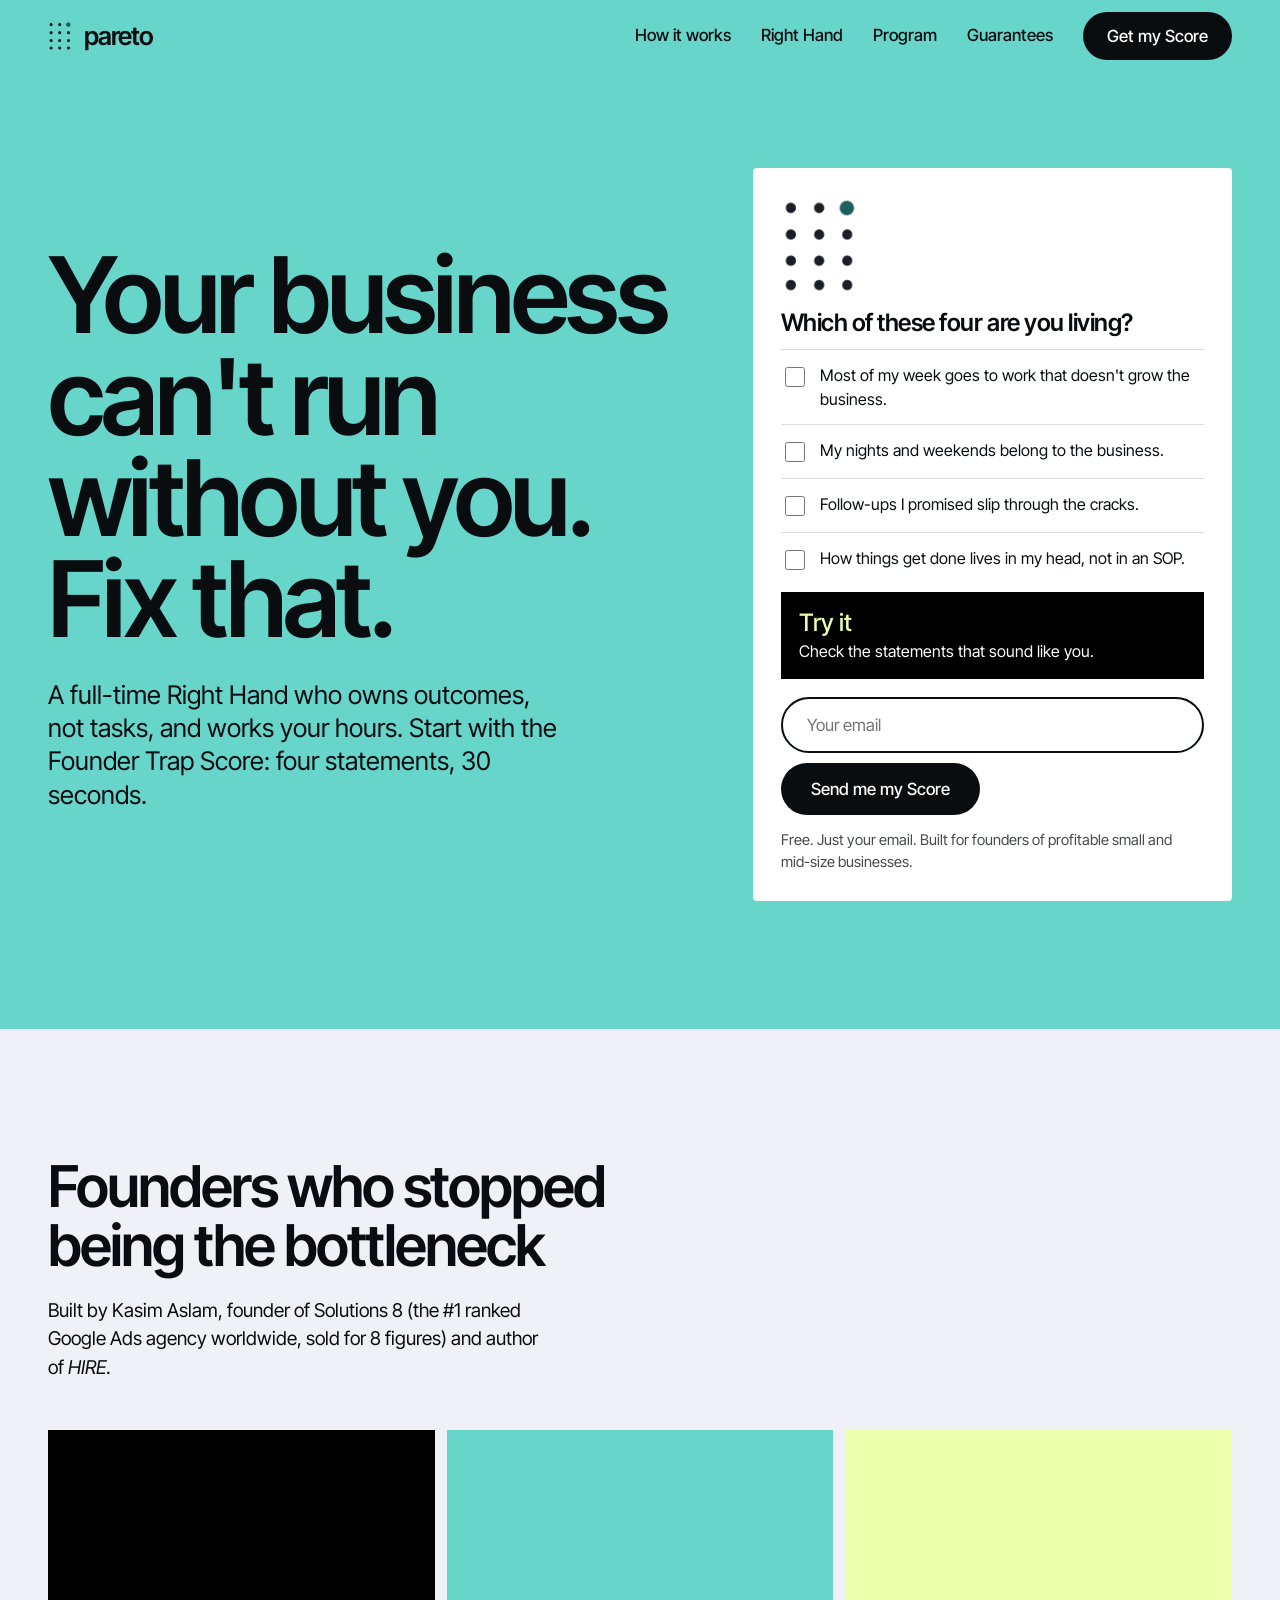
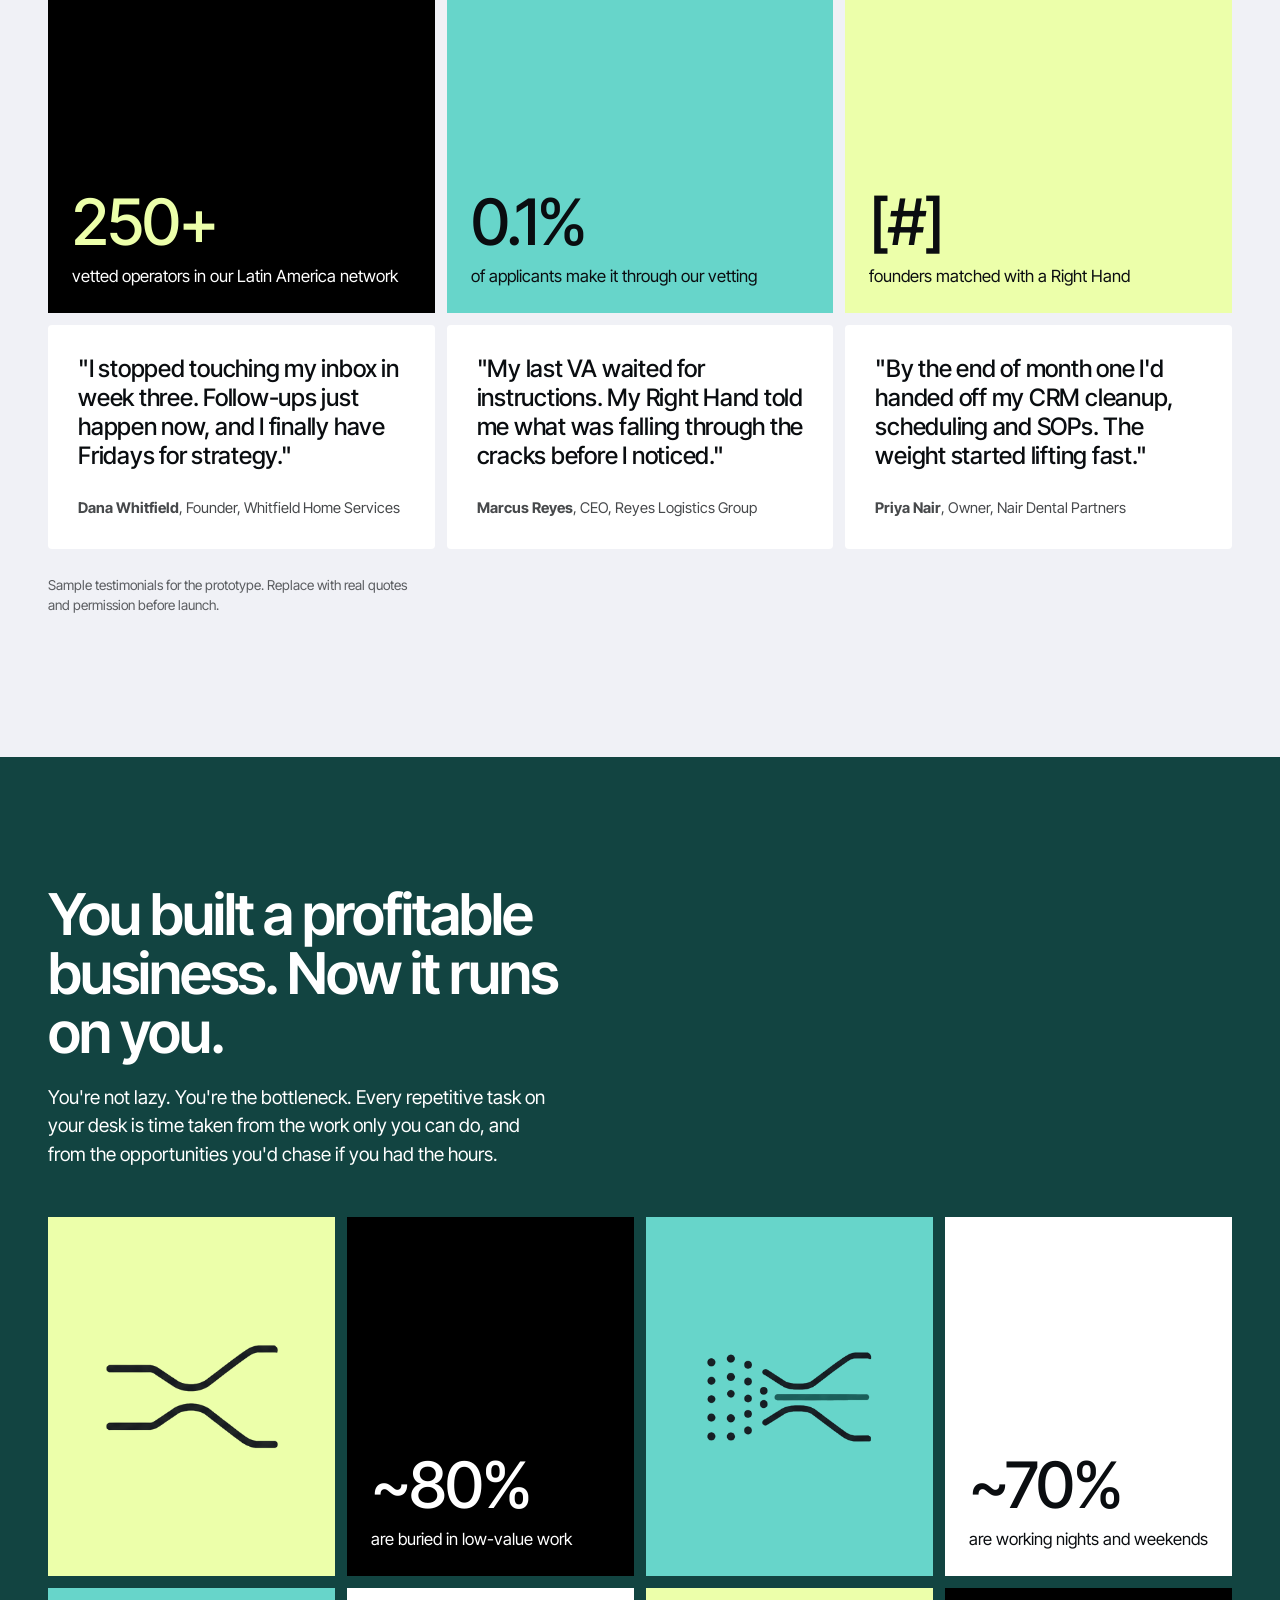
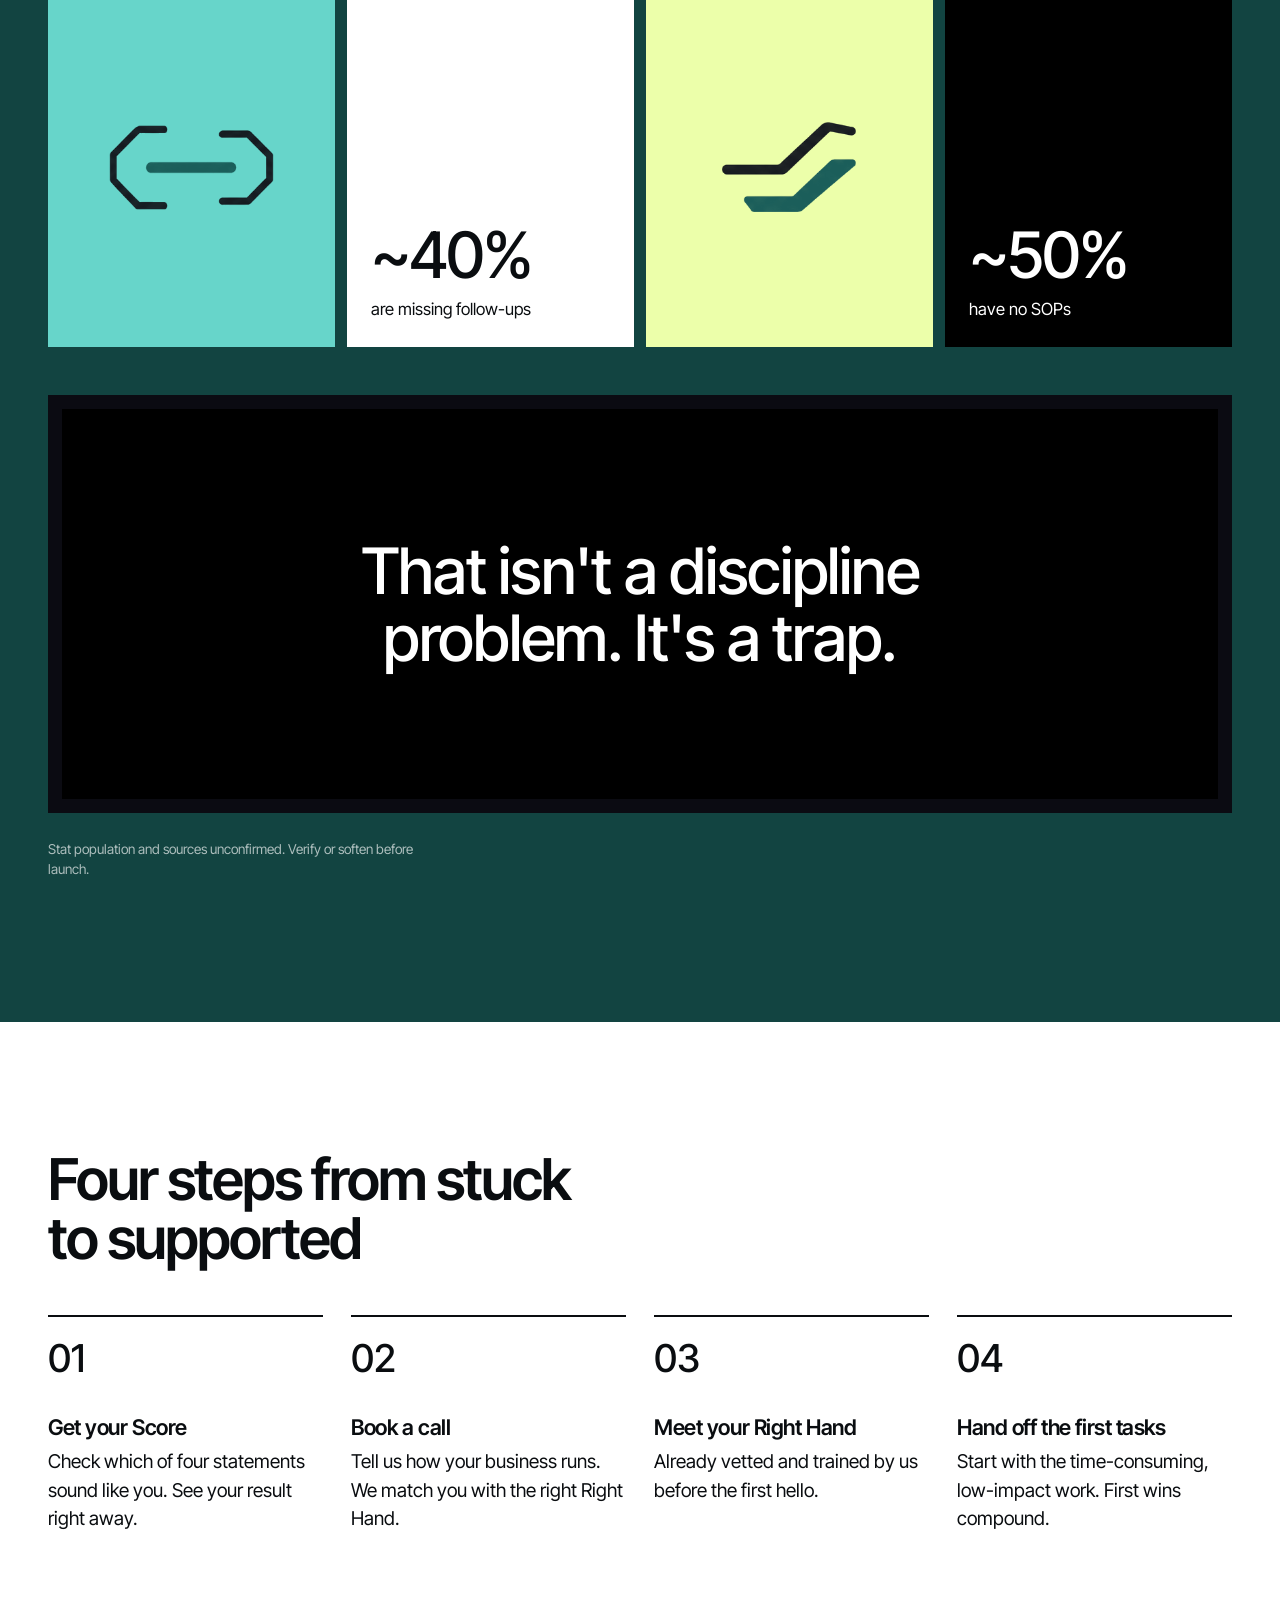
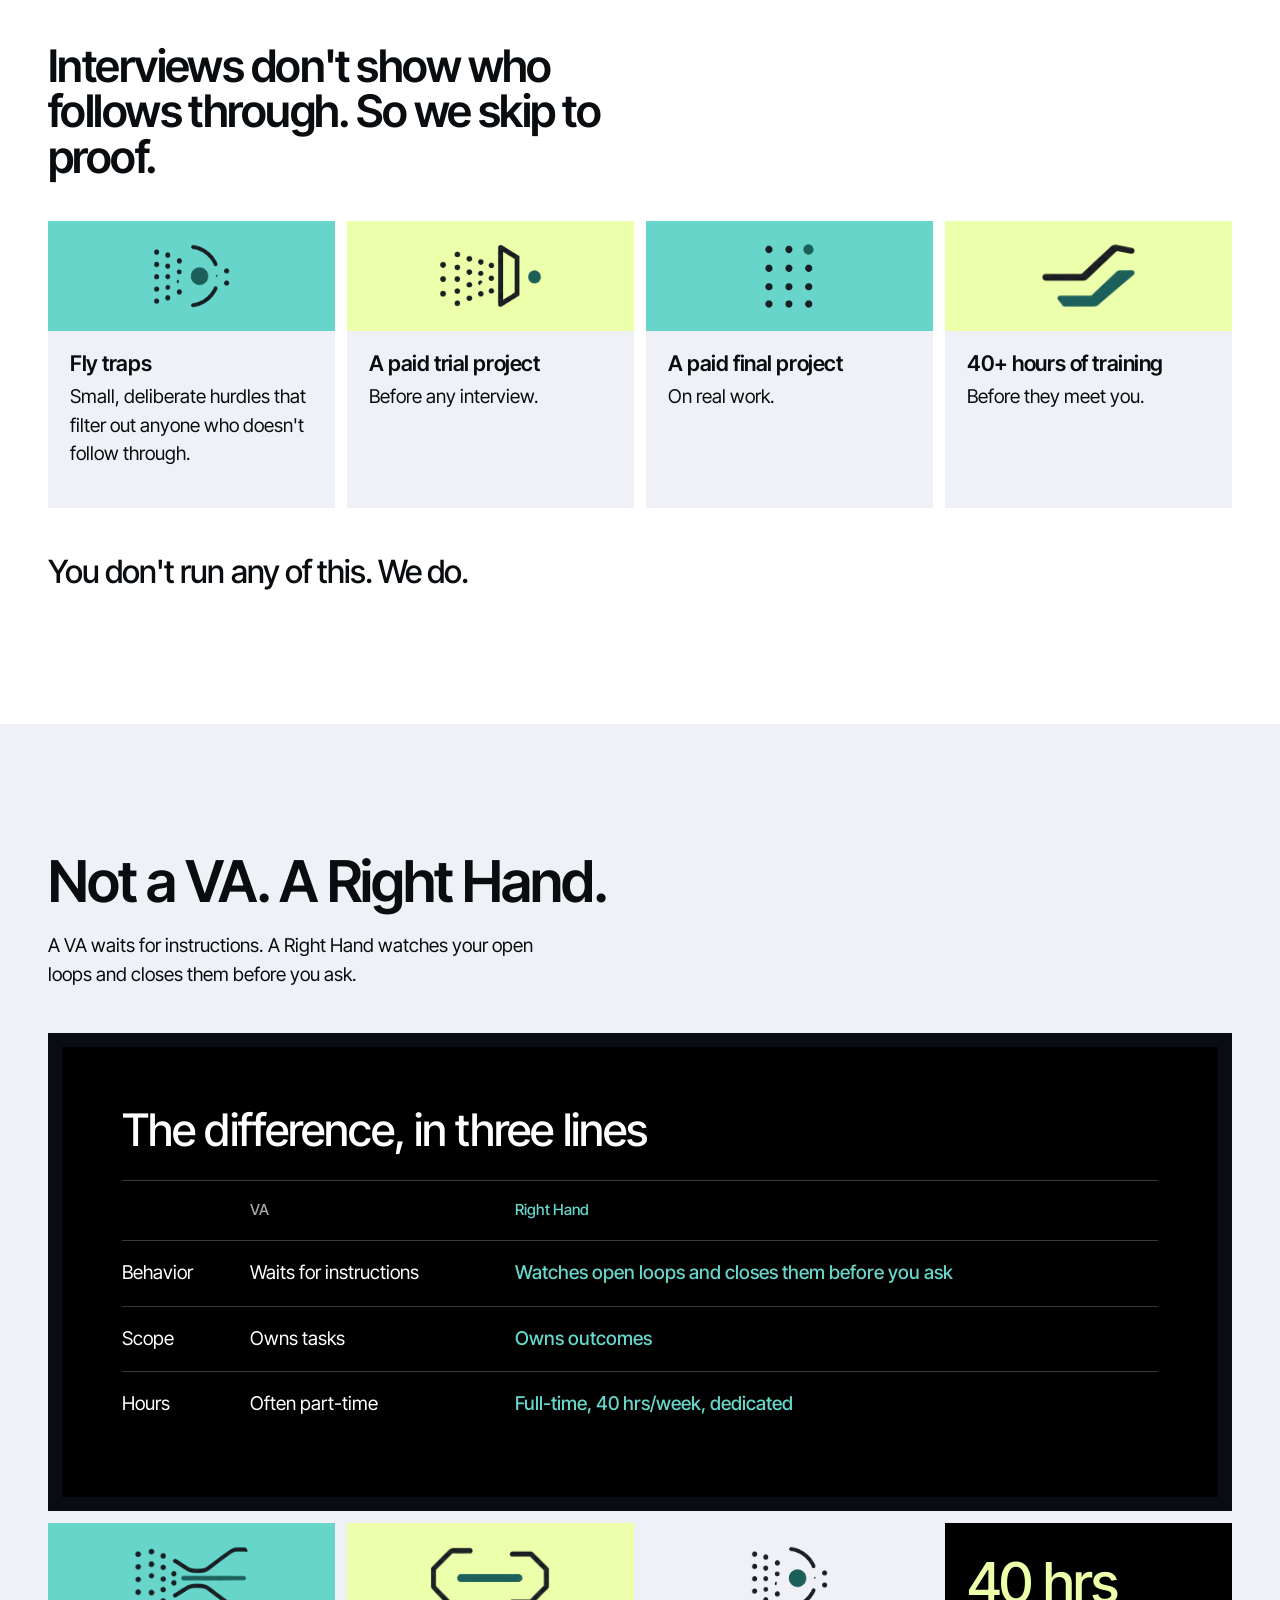
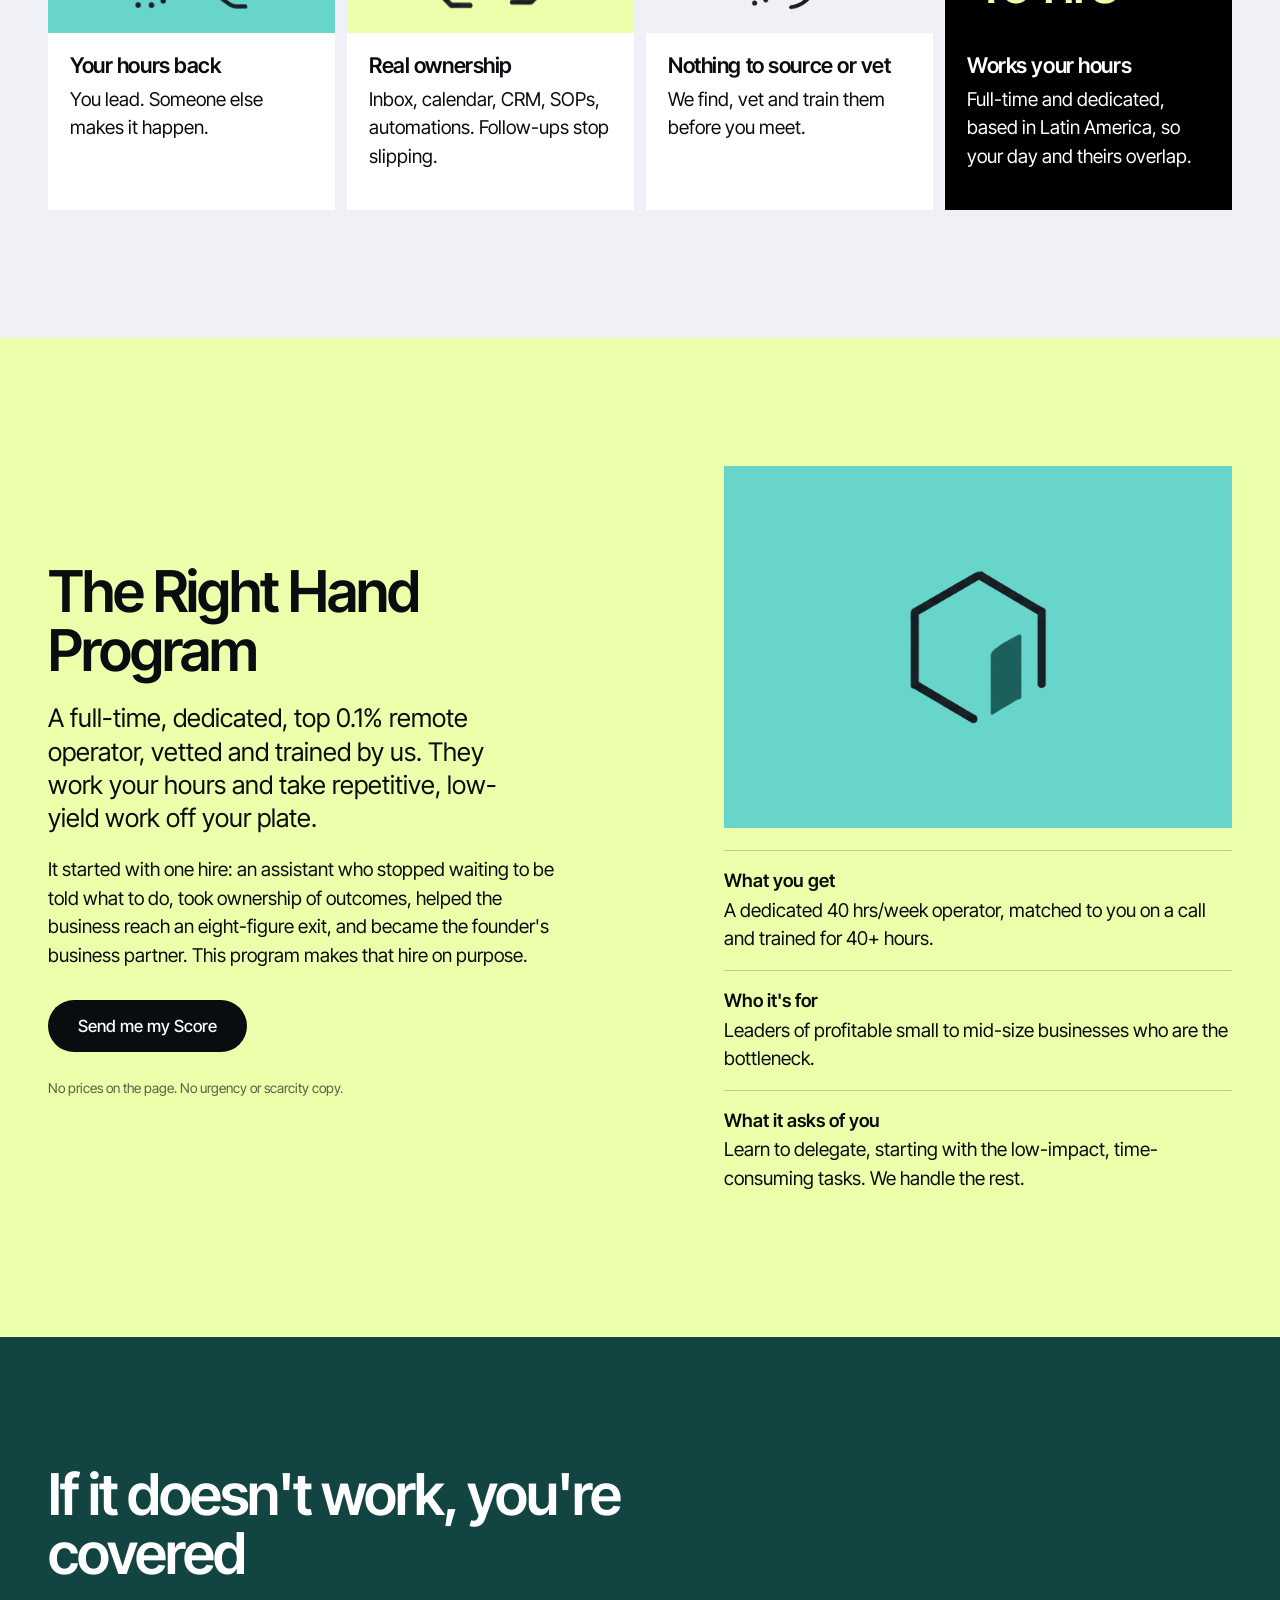
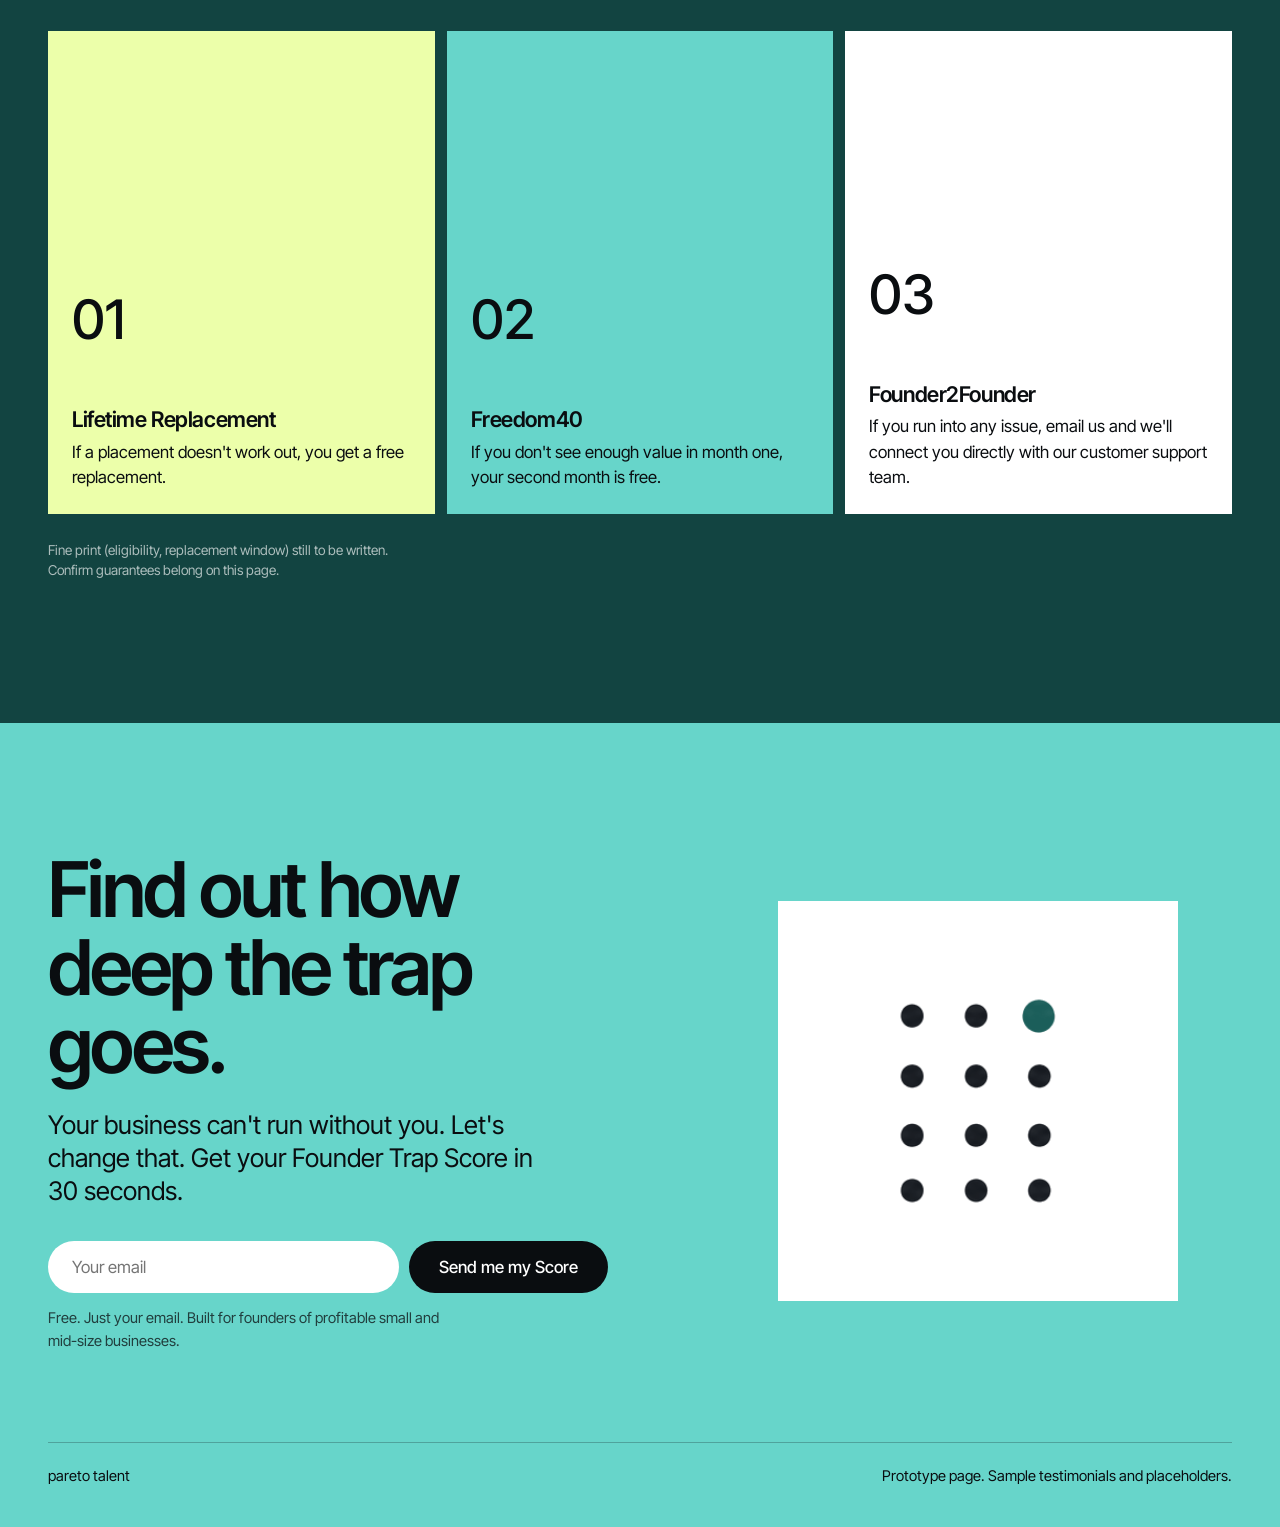
==== index.html @ d9fc3fc3 "Initial landing page" ====
<!DOCTYPE html>
<html lang="en">
<head>
<meta charset="utf-8">
<meta name="viewport" content="width=device-width, initial-scale=1, viewport-fit=cover">
<meta name="description" content="Get a full-time, top 0.1% Right Hand who owns outcomes and works your hours. Start with the Founder Trap Score.">
<link rel="icon" type="image/png" href="assets/logos/05-standout.png">
<title>Pareto Talent | Right Hand Program</title>
<link rel="stylesheet" href="https://fonts.googleapis.com/css2?family=Inter+Tight:wght@400;500;600&display=swap">
<link rel="stylesheet" href="css/styles.css">
</head>
<body>
<header id="hdr"><div class="wrap">
<a class="brand" href="#hero"><span class="lg l5" role="img" aria-label="Pareto Talent mark"></span>pareto</a>
<nav><a class="n" href="#how">How it works</a><a class="n" href="#benefits">Right Hand</a><a class="n" href="#offer">Program</a><a class="n" href="#guarantees">Guarantees</a><a class="btn sm" href="#final">Get my Score</a></nav>
</div></header>

<section id="hero"><div class="wrap hero">
<div class="rv">
<h1>Your business can't run without you. Fix that.</h1>
<p class="sub" style="margin-top:28px">A full-time Right Hand who owns outcomes, not tasks, and works your hours. Start with the Founder Trap Score: four statements, 30 seconds.</p>
</div>
<div class="score card rv sc" style="--d:.15s">
<span class="lg l5" role="img" aria-label="Standout mark"></span>
<h3>Which of these four are you living?</h3>
<label class="chk"><input type="checkbox">Most of my week goes to work that doesn't grow the business.</label>
<label class="chk"><input type="checkbox">My nights and weekends belong to the business.</label>
<label class="chk"><input type="checkbox">Follow-ups I promised slip through the cracks.</label>
<label class="chk"><input type="checkbox">How things get done lives in my head, not in an SOP.</label>
<div class="res" id="res"><b>Try it</b>Check the statements that sound like you.</div>
<div class="cta" style="margin-top:18px"><input type="email" placeholder="Your email" aria-label="Your email"><button class="btn" type="button">Send me my Score</button></div>
<p class="micro">Free. Just your email. Built for founders of profitable small and mid-size businesses.</p>
</div></section>

<section id="proof"><div class="wrap">
<h2 class="rv">Founders who stopped being the bottleneck</h2>
<p class="rv">Built by Kasim Aslam, founder of Solutions 8 (the #1 ranked Google Ads agency worldwide, sold for 8 figures) and author of <em>HIRE</em>.</p>
<div class="swatches">
<div class="sw k rv sc"><div class="big" style="color:var(--lime)">250+</div><p>vetted operators in our Latin America network</p></div>
<div class="sw t rv sc" style="--d:.08s"><div class="big">0.1%</div><p>of applicants make it through our vetting</p></div>
<div class="sw li rv sc" style="--d:.16s"><div class="big">[#]</div><p>founders matched with a Right Hand</p></div>
</div>
<div class="proofgrid" style="margin-top:12px">
<div class="card rv"><p class="quote">"I stopped touching my inbox in week three. Follow-ups just happen now, and I finally have Fridays for strategy."</p><p class="micro" style="margin:0"><strong>Dana Whitfield</strong>, Founder, Whitfield Home Services</p></div>
<div class="card rv" style="--d:.08s"><p class="quote">"My last VA waited for instructions. My Right Hand told me what was falling through the cracks before I noticed."</p><p class="micro" style="margin:0"><strong>Marcus Reyes</strong>, CEO, Reyes Logistics Group</p></div>
<div class="card rv" style="--d:.16s"><p class="quote">"By the end of month one I'd handed off my CRM cleanup, scheduling and SOPs. The weight started lifting fast."</p><p class="micro" style="margin:0"><strong>Priya Nair</strong>, Owner, Nair Dental Partners</p></div>
</div>
<p class="note">Sample testimonials for the prototype. Replace with real quotes and permission before launch.</p>
</div></section>

<section id="problem"><div class="wrap">
<h2 class="rv">You built a profitable business. Now it runs on you.</h2>
<p class="rv">You're not lazy. You're the bottleneck. Every repetitive task on your desk is time taken from the work only you can do, and from the opportunities you'd chase if you had the hours.</p>
<div class="swatches four">
<div class="sw li logo rv sc"><span class="lg l1" style="width:78%" role="img" aria-label="Bottleneck mark"></span></div>
<div class="sw k rv sc" style="--d:.06s"><div class="big">~80%</div><p>are buried in low-value work</p></div>
<div class="sw t logo rv sc" style="--d:.12s"><span class="lg l8" style="width:74%" role="img" aria-label="Founder-operator mark"></span></div>
<div class="sw w rv sc" style="--d:.18s"><div class="big">~70%</div><p>are working nights and weekends</p></div>
<div class="sw t logo rv sc" style="--d:.24s"><span class="lg l7" style="width:74%" role="img" aria-label="Handoff mark"></span></div>
<div class="sw w rv sc" style="--d:.30s"><div class="big">~40%</div><p>are missing follow-ups</p></div>
<div class="sw li logo rv sc" style="--d:.36s"><span class="lg l2" style="width:62%" role="img" aria-label="Right hand mark"></span></div>
<div class="sw k rv sc" style="--d:.42s"><div class="big">~50%</div><p>have no SOPs</p></div>
</div>
<div class="frame rv sc"><p>That isn't a discipline problem. It's a trap.</p></div>
<p class="note">Stat population and sources unconfirmed. Verify or soften before launch.</p>
</div></section>

<section id="how"><div class="wrap">
<h2 class="rv">Four steps from stuck to supported</h2>
<ol class="steps">
<li class="rv"><h3>Get your Score</h3>Check which of four statements sound like you. See your result right away.</li>
<li class="rv" style="--d:.08s"><h3>Book a call</h3>Tell us how your business runs. We match you with the right Right Hand.</li>
<li class="rv" style="--d:.16s"><h3>Meet your Right Hand</h3>Already vetted and trained by us before the first hello.</li>
<li class="rv" style="--d:.24s"><h3>Hand off the first tasks</h3>Start with the time-consuming, low-impact work. First wins compound.</li>
</ol>
<h2 class="rv" style="margin-top:110px;font-size:clamp(1.9rem,3.6vw,2.8rem);max-width:22ch">Interviews don't show who follows through. So we skip to proof.</h2>
<div class="vet">
<div class="g rv sc"><div class="tl t"><span class="lg l3" style="width:42%" role="img" aria-label="Filter mark"></span></div><h3>Fly traps</h3>Small, deliberate hurdles that filter out anyone who doesn't follow through.</div>
<div class="g rv sc" style="--d:.08s"><div class="tl li"><span class="lg l4" style="width:50%" role="img" aria-label="Narrowing mark"></span></div><h3>A paid trial project</h3>Before any interview.</div>
<div class="g rv sc" style="--d:.16s"><div class="tl t"><span class="lg l5" style="width:30%" role="img" aria-label="Standout mark"></span></div><h3>A paid final project</h3>On real work.</div>
<div class="g rv sc" style="--d:.24s"><div class="tl li"><span class="lg l2" style="width:46%" role="img" aria-label="Right hand mark"></span></div><h3>40+ hours of training</h3>Before they meet you.</div>
</div>
<p class="display rv" style="margin:40px 0 0;font-size:2rem;max-width:none">You don't run any of this. We do.</p>
</div></section>

<section id="benefits"><div class="wrap">
<h2 class="rv">Not a VA. A Right Hand.</h2>
<p class="rv">A VA waits for instructions. A Right Hand watches your open loops and closes them before you ask.</p>
<div class="tbl rv sc"><h3>The difference, in three lines</h3><div class="scroll"><table>
<tr><th></th><th>VA</th><th>Right Hand</th></tr>
<tr><td>Behavior</td><td>Waits for instructions</td><td>Watches open loops and closes them before you ask</td></tr>
<tr><td>Scope</td><td>Owns tasks</td><td>Owns outcomes</td></tr>
<tr><td>Hours</td><td>Often part-time</td><td>Full-time, 40 hrs/week, dedicated</td></tr>
</table></div></div>
<div class="vet" style="margin-top:12px">
<div class="w rv sc"><div class="tl t"><span class="lg l8" style="width:60%" role="img" aria-label="Flow mark"></span></div><h3>Your hours back</h3>You lead. Someone else makes it happen.</div>
<div class="w rv sc" style="--d:.08s"><div class="tl li"><span class="lg l7" style="width:58%" role="img" aria-label="Handoff mark"></span></div><h3>Real ownership</h3>Inbox, calendar, CRM, SOPs, automations. Follow-ups stop slipping.</div>
<div class="w rv sc" style="--d:.16s"><div class="tl g"><span class="lg l3" style="width:42%" role="img" aria-label="Filter mark"></span></div><h3>Nothing to source or vet</h3>We find, vet and train them before you meet.</div>
<div class="k rv sc" style="--d:.24s"><div class="display" style="font-size:clamp(2.8rem,4.4vw,4rem);line-height:1;color:var(--lime);flex:0 1 42%;min-height:110px;margin:-22px -22px 20px;padding:32px 22px 0">40 hrs</div><h3>Works your hours</h3>Full-time and dedicated, based in Latin America, so your day and theirs overlap.</div>
</div>
</div></section>

<section id="offer"><div class="wrap two">
<div class="rv">
<h2>The Right Hand Program</h2>
<p class="sub" style="max-width:30ch">A full-time, dedicated, top 0.1% remote operator, vetted and trained by us. They work your hours and take repetitive, low-yield work off your plate.</p>
<p style="margin-top:22px">It started with one hire: an assistant who stopped waiting to be told what to do, took ownership of outcomes, helped the business reach an eight-figure exit, and became the founder's business partner. This program makes that hire on purpose.</p>
<div style="margin-top:30px"><a class="btn" href="#final">Send me my Score</a></div>
<p class="note">No prices on the page. No urgency or scarcity copy.</p>
</div>
<div class="rv sc" style="--d:.15s">
<div class="t" style="aspect-ratio:1.4;display:grid;place-items:center"><span class="lg l6" style="width:30%" role="img" aria-label="Unlock mark"></span></div>
<ul class="list">
<li><b>What you get</b>A dedicated 40 hrs/week operator, matched to you on a call and trained for 40+ hours.</li>
<li><b>Who it's for</b>Leaders of profitable small to mid-size businesses who are the bottleneck.</li>
<li><b>What it asks of you</b>Learn to delegate, starting with the low-impact, time-consuming tasks. We handle the rest.</li>
</ul></div>
</div></section>

<section id="guarantees"><div class="wrap">
<h2 class="rv">If it doesn't work, you're covered</h2>
<div class="swatches" style="grid-template-columns:repeat(auto-fit,minmax(260px,1fr))">
<div class="sw li rv sc"><div class="gnum">01</div><h3>Lifetime Replacement</h3><p>If a placement doesn't work out, you get a free replacement.</p></div>
<div class="sw t rv sc" style="--d:.1s"><div class="gnum">02</div><h3>Freedom40</h3><p>If you don't see enough value in month one, your second month is free.</p></div>
<div class="sw w rv sc" style="--d:.2s"><div class="gnum">03</div><h3>Founder2Founder</h3><p>If you run into any issue, email us and we'll connect you directly with our customer support team.</p></div>
</div>
<p class="note">Fine print (eligibility, replacement window) still to be written. Confirm guarantees belong on this page.</p>
</div></section>

<section id="final"><div class="wrap two">
<div class="rv">
<h2 style="font-size:clamp(2.6rem,6vw,5rem);max-width:11ch">Find out how deep the trap goes.</h2>
<p class="sub">Your business can't run without you. Let's change that. Get your Founder Trap Score in 30 seconds.</p>
<div class="cta"><input type="email" placeholder="Your email" aria-label="Your email"><button class="btn" type="button">Send me my Score</button></div>
<p class="micro">Free. Just your email. Built for founders of profitable small and mid-size businesses.</p>
</div>
<div class="w rv sc" style="--d:.15s;aspect-ratio:1;max-width:400px;justify-self:center;width:100%;display:grid;place-items:center"><span class="lg l5" style="width:44%" role="img" aria-label="Standout mark"></span></div>
</div>
<div class="wrap"><footer><span>pareto talent</span><span>Prototype page. Sample testimonials and placeholders.</span></footer></div>
</section>

<script src="js/main.js"></script>
</body>
</html>
---- css/styles.css ----
:root{--bg:#fff;--alt:#F0F1F6;--fg:#0a0d10;--card:#fff;--line:rgba(10,13,16,.14);
--turq:#67D5CA;--green:#124441;--lime:#ECFFAA;--teal:#1B5E5A;--black:#000;
--l1:url(../assets/logos/01-bottleneck.png);--l2:url(../assets/logos/02-right-hand.png);--l3:url(../assets/logos/03-filter.png);--l4:url(../assets/logos/04-0-1-percent.png);--l5:url(../assets/logos/05-standout.png);--l6:url(../assets/logos/06-unlock.png);--l7:url(../assets/logos/07-handoff.png);--l8:url(../assets/logos/08-founder-operator.png);
--sans:"Inter Tight",system-ui,-apple-system,"Segoe UI",Helvetica,Arial,sans-serif;--display:var(--sans);
box-sizing:border-box;padding-top:env(safe-area-inset-top,0px);padding-bottom:env(safe-area-inset-bottom,0px)}
@media (prefers-color-scheme:dark){:root:not([data-theme="light"]){--bg:#0d1514;--alt:#142120;--fg:#f1f3f2;--card:#182a28;--line:rgba(241,243,242,.16)}}
:root[data-theme="dark"]{--bg:#0d1514;--alt:#142120;--fg:#f1f3f2;--card:#182a28;--line:rgba(241,243,242,.16)}
*,*:before,*:after{box-sizing:inherit}
html{scroll-padding-top:calc(env(safe-area-inset-top,0px) + 70px);scroll-behavior:smooth}
body{margin:0;background:var(--bg);color:var(--fg);font:400 19px/1.5 var(--sans);-webkit-font-smoothing:antialiased}
.wrap{max-width:1240px;margin:0 auto;padding:0 28px}
h1,h2,h3{font-family:var(--sans);font-weight:600;letter-spacing:-.035em;margin:0}
h1{font-size:clamp(3rem,8.4vw,6.6rem);line-height:.96;max-width:11ch}
h2{font-size:clamp(2.2rem,4.6vw,3.6rem);line-height:1.02;max-width:16ch;margin-bottom:22px}
h3{font-size:1.35rem;line-height:1.15;margin-bottom:8px;letter-spacing:-.02em}
p{margin:0 0 14px;max-width:46ch}
.sub{font-size:clamp(1.2rem,2vw,1.6rem);line-height:1.3;max-width:34ch}
.display{font-family:var(--display);font-weight:500;letter-spacing:-.03em}
section{padding:clamp(72px,10vw,128px) 0}
.lg{display:block;background-position:center;background-repeat:no-repeat;background-size:contain}
.l1{background-image:var(--l1);aspect-ratio:273/172}.l2{background-image:var(--l2);aspect-ratio:216/152}.l3{background-image:var(--l3);aspect-ratio:221/186}.l4{background-image:var(--l4);aspect-ratio:280/181}.l5{background-image:var(--l5);aspect-ratio:168/214}.l6{background-image:var(--l6);aspect-ratio:194/214}.l7{background-image:var(--l7);aspect-ratio:262/143}.l8{background-image:var(--l8);aspect-ratio:277/160}
header{position:sticky;top:env(safe-area-inset-top,0px);z-index:50;background:var(--turq);color:#0a0d10;transition:background-color .45s ease,color .45s ease}
header .wrap{display:flex;align-items:center;justify-content:space-between;height:72px}
.brand{display:flex;align-items:center;gap:12px;font-weight:600;font-size:1.6rem;letter-spacing:-.04em;text-decoration:none;color:inherit}
.brand .lg{width:24px;transition:filter .45s ease}
header.on-dark .brand .lg{filter:brightness(0) invert(1)}
nav{display:flex;align-items:center;gap:30px;font-weight:500;font-size:1.05rem}
nav a{color:inherit;text-decoration:none}
@media (max-width:820px){nav a.n{display:none}}
.btn{display:inline-block;font:500 1.05rem var(--sans);padding:16px 30px;border-radius:99px;border:0;background:#0a0d10;color:#fff;cursor:pointer;text-decoration:none;transition:transform .25s ease,background-color .25s}
.btn:hover{transform:translateY(-2px)}
.btn.sm{padding:14px 24px}
.btn.light{background:#fff;color:#0a0d10}
.btn:focus-visible,input:focus-visible,a:focus-visible{outline:3px solid #0a0d10;outline-offset:3px}
.cta{display:flex;gap:10px;flex-wrap:wrap;margin-top:34px;max-width:560px}
.cta input{flex:1 1 240px;min-width:0;padding:16px 24px;font:400 1.05rem var(--sans);border:0;border-radius:99px;background:#fff;color:#0a0d10}
.micro{font-size:.92rem;opacity:.75;margin:14px 0 0}
#hero{background:var(--turq);color:#0a0d10;padding:clamp(56px,8vw,96px) 0 clamp(80px,10vw,130px)}
#proof{background:var(--alt)}
#problem{background:var(--green);color:#fff}
#how{background:var(--bg)}
#benefits{background:var(--alt)}
#offer{background:var(--lime);color:#0a0d10}
#guarantees{background:var(--green);color:#fff}
#final{background:var(--turq);color:#0a0d10;padding-bottom:40px}
.hero{display:grid;gap:56px;grid-template-columns:1.15fr .85fr;align-items:center}
@media (max-width:900px){.hero{grid-template-columns:1fr}}
.card{background:var(--card);border-radius:4px;padding:30px}
.score{background:#fff;color:#0a0d10;padding:28px}
.score .cta input{border:2px solid #0a0d10}.score .lg{width:78px;margin:0 0 14px}
.score h3{font-size:1.5rem;margin-bottom:12px}
.chk{display:flex;gap:12px;align-items:flex-start;padding:13px 0;border-top:1px solid rgba(10,13,16,.14);font-size:1rem;cursor:pointer}
.chk input{margin-top:4px;width:20px;height:20px;accent-color:#124441;flex:none}
.res{margin-top:6px;background:#000;color:#fff;padding:16px 18px;font-size:1rem;min-height:84px}
.res b{display:block;font:500 1.5rem var(--display);color:var(--lime);margin-bottom:2px}
.swatches{display:grid;gap:12px;grid-template-columns:repeat(auto-fit,minmax(200px,1fr));margin-top:48px}
.sw{aspect-ratio:4/5;padding:24px;display:flex;flex-direction:column;justify-content:flex-end;color:#0a0d10}
.sw .big{font:500 clamp(2.8rem,5vw,4.4rem)/1 var(--display);letter-spacing:-.03em;margin-bottom:10px}
.sw p{margin:0;font-size:1.05rem}
.sw.logo{align-items:center;justify-content:center}
.swatches.four{grid-template-columns:repeat(4,1fr)}
@media (max-width:900px){.swatches.four{grid-template-columns:repeat(2,1fr)}}
.k{background:#000;color:#fff}.t{background:var(--turq)}.li{background:var(--lime)}.w{background:#fff}.g{background:#F0F1F6}
.frame{background:#000;border:14px solid #0b0b12;padding:clamp(56px,10vw,130px) 24px;text-align:center;color:#fff;margin-top:48px}
.frame p{margin:0 auto;font:500 clamp(2rem,5vw,4rem)/1.05 var(--display);letter-spacing:-.02em;max-width:18ch}
.proofgrid{display:grid;gap:12px;grid-template-columns:repeat(auto-fit,minmax(250px,1fr));margin-top:48px}
.quote{font:500 1.5rem/1.2 var(--display);letter-spacing:-.01em;margin-bottom:26px}
.steps{list-style:none;counter-reset:s;padding:0;margin:48px 0 0;display:grid;gap:28px;grid-template-columns:repeat(auto-fit,minmax(230px,1fr))}
.steps li{counter-increment:s;border-top:2px solid var(--fg);padding-top:18px}
.steps li:before{content:"0" counter(s);display:block;font:500 2.4rem var(--display);margin-bottom:34px}
.vet{display:grid;gap:12px;grid-template-columns:repeat(4,1fr);margin-top:40px}
@media (max-width:1180px){.vet{grid-template-columns:repeat(2,1fr)}}
@media (max-width:540px){.vet{grid-template-columns:1fr}}
.vet>div{padding:22px;color:#0a0d10;min-width:0;aspect-ratio:1;display:flex;flex-direction:column}
.vet>div.k{color:#fff}
.vet .tl{flex:0 1 42%;min-height:110px;display:grid;place-items:center;margin:-22px -22px 20px}
.vet .tl .lg{height:64%;width:auto!important}
@media (min-width:700px) and (max-width:1180px){.vet .tl{flex-basis:60%}}
.tbl{background:#000;border:14px solid #0b0b12;padding:clamp(28px,5vw,60px);color:#fff;margin-top:44px}
.tbl h3{font:500 clamp(1.8rem,3.6vw,2.8rem)/1.05 var(--display);letter-spacing:-.02em;margin-bottom:26px}
.scroll{overflow-x:auto}
table{width:100%;border-collapse:collapse;min-width:520px}
th,td{padding:18px 20px 18px 0;text-align:left;vertical-align:top;border-top:1px solid rgba(255,255,255,.22)}
th{font-weight:500;color:rgba(255,255,255,.65);font-size:.95rem}
td:last-child,th:last-child{color:var(--turq)}
td:last-child{font-weight:500}
.two{display:grid;gap:56px;grid-template-columns:1.1fr .9fr;align-items:center}
@media (max-width:900px){.two{grid-template-columns:1fr}}
.list{list-style:none;padding:0;margin:22px 0 0}
.list li{padding:16px 0;border-top:1px solid rgba(10,13,16,.2)}
.list b{display:block;font-weight:600;font-size:1.15rem;margin-bottom:2px}
.gnum{font:500 3.4rem/1 var(--display);margin-bottom:60px}
.note{font-size:.85rem;opacity:.65;margin-top:26px}
footer{display:flex;justify-content:space-between;flex-wrap:wrap;gap:10px;margin-top:90px;padding-top:22px;border-top:1px solid rgba(10,13,16,.25);font-size:.92rem}
.js .rv{opacity:0;transform:translateY(36px);transition:opacity .9s cubic-bezier(.2,.7,.2,1) var(--d,0s),transform .9s cubic-bezier(.2,.7,.2,1) var(--d,0s)}
.js .rv.sc{transform:scale(.94)}
.js .rv.in{opacity:1;transform:none}
@media (prefers-reduced-motion:reduce){.js .rv{opacity:1;transform:none;transition:none}html{scroll-behavior:auto}header{transition:none}}
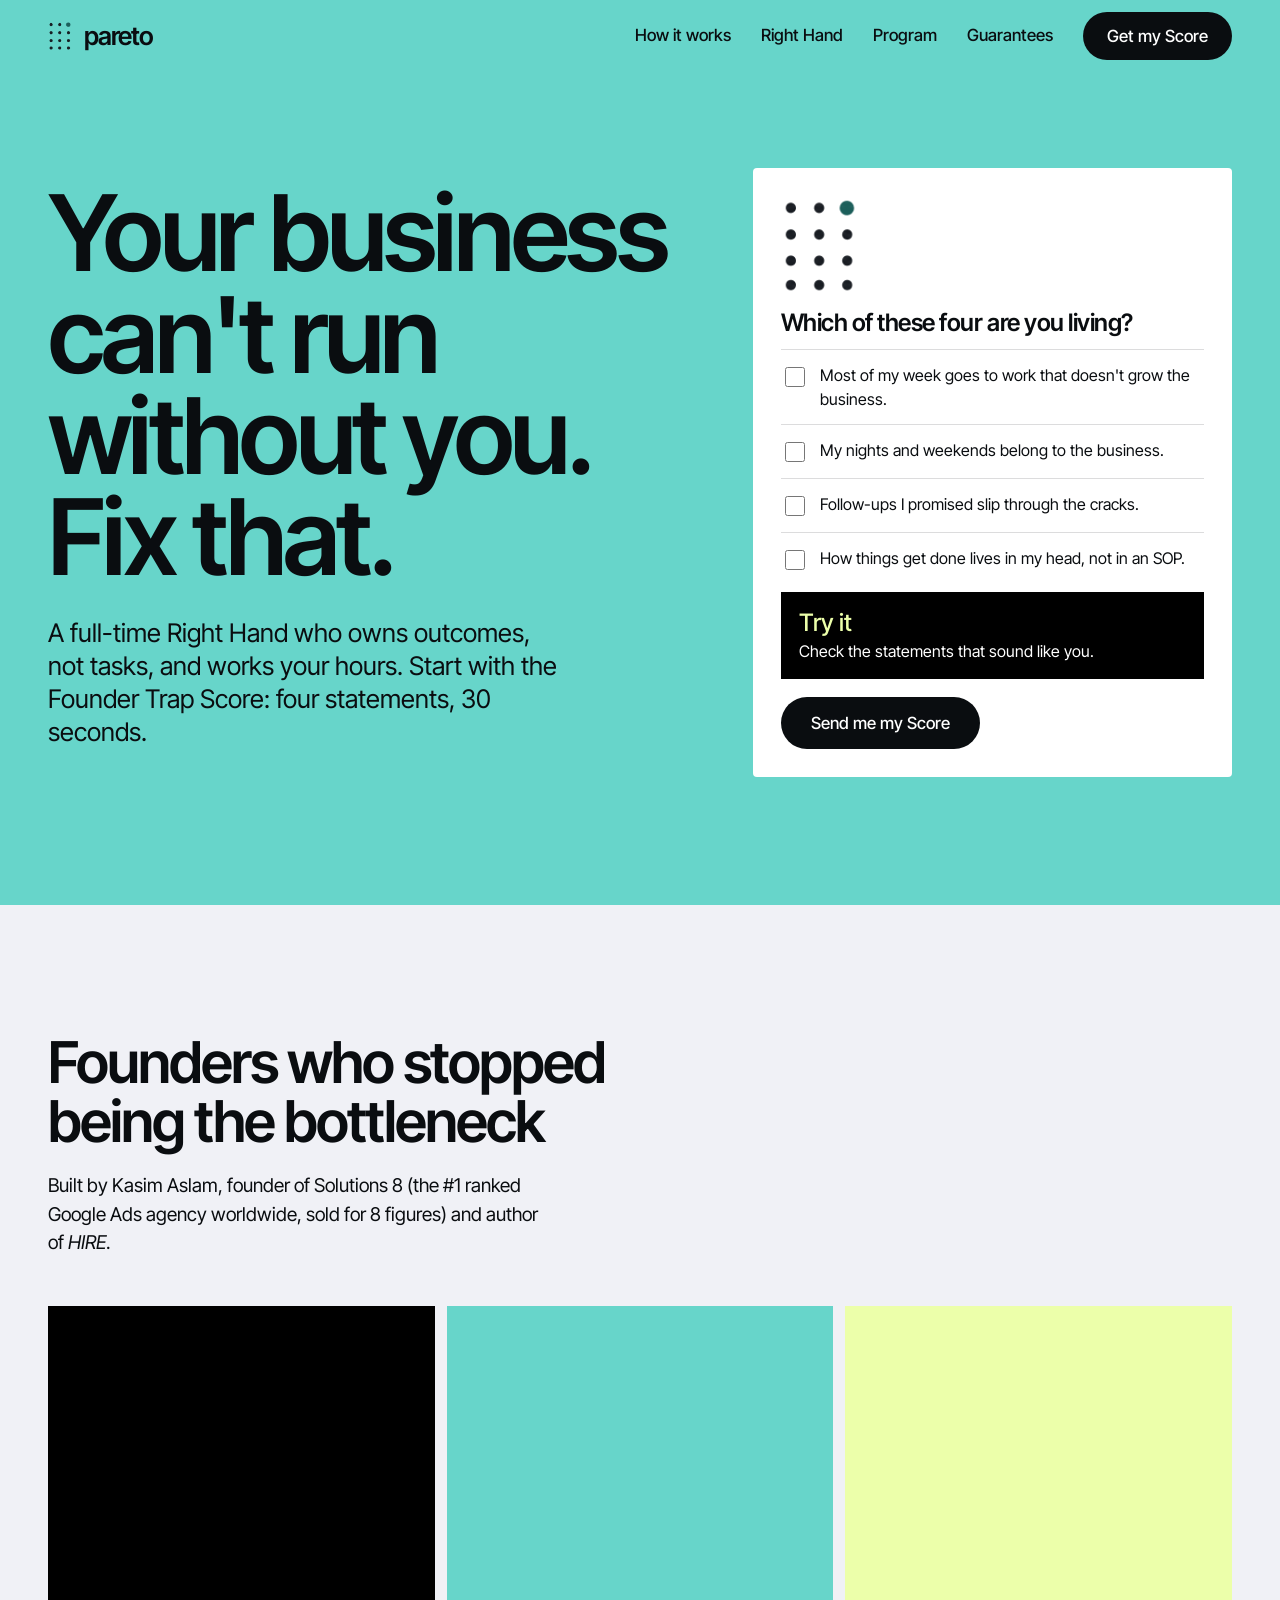
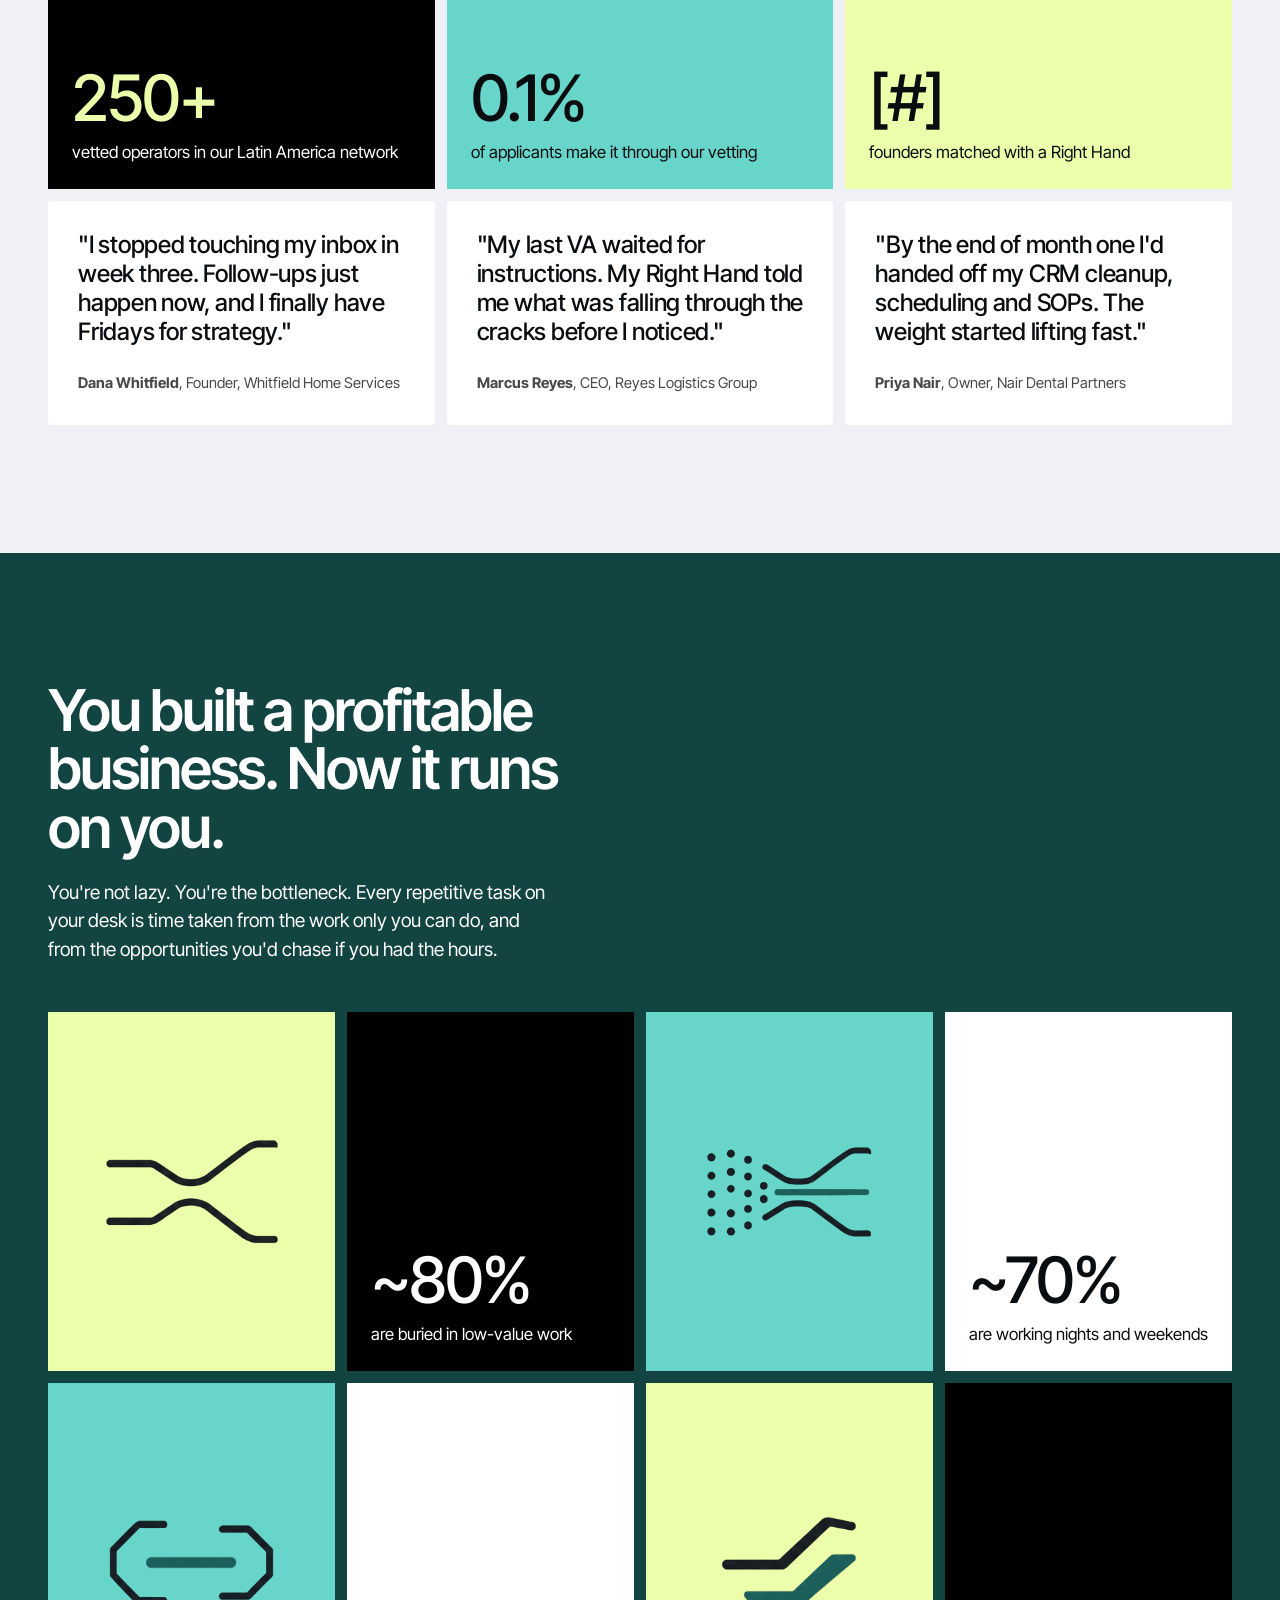
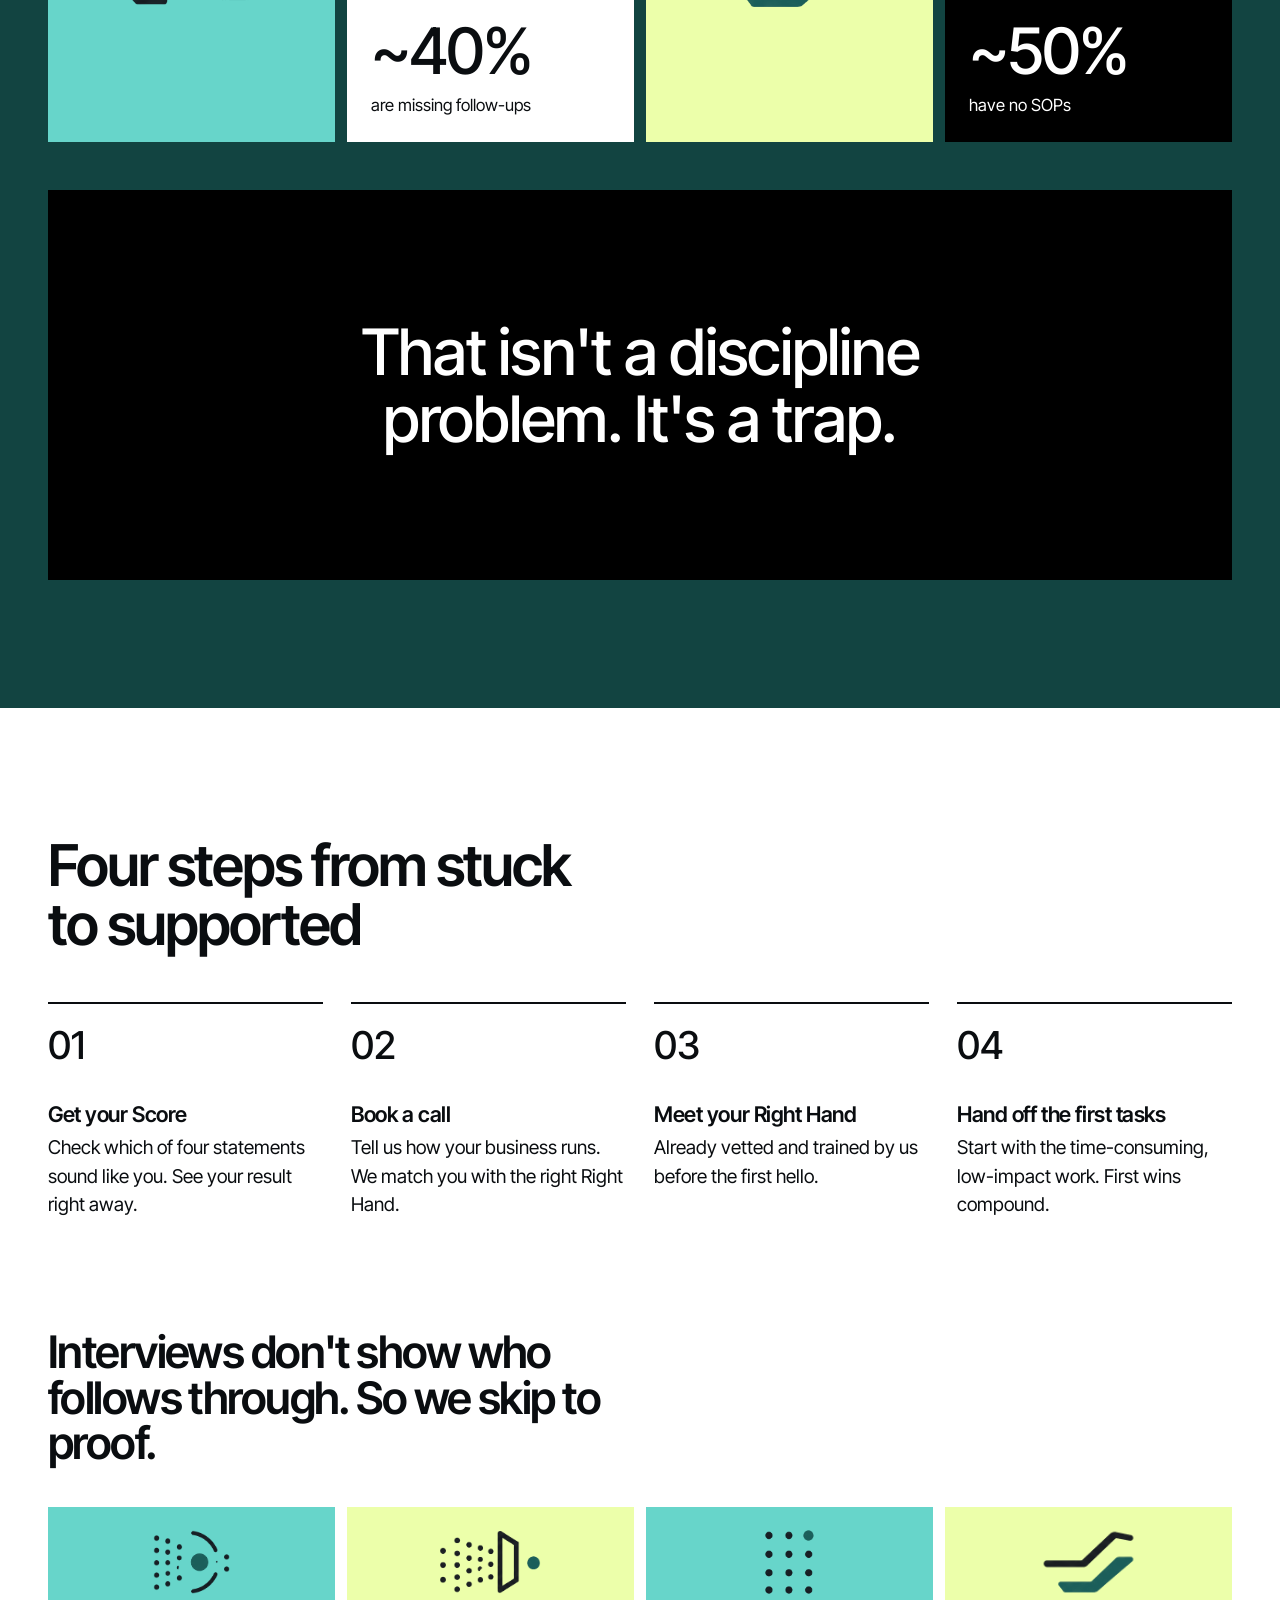
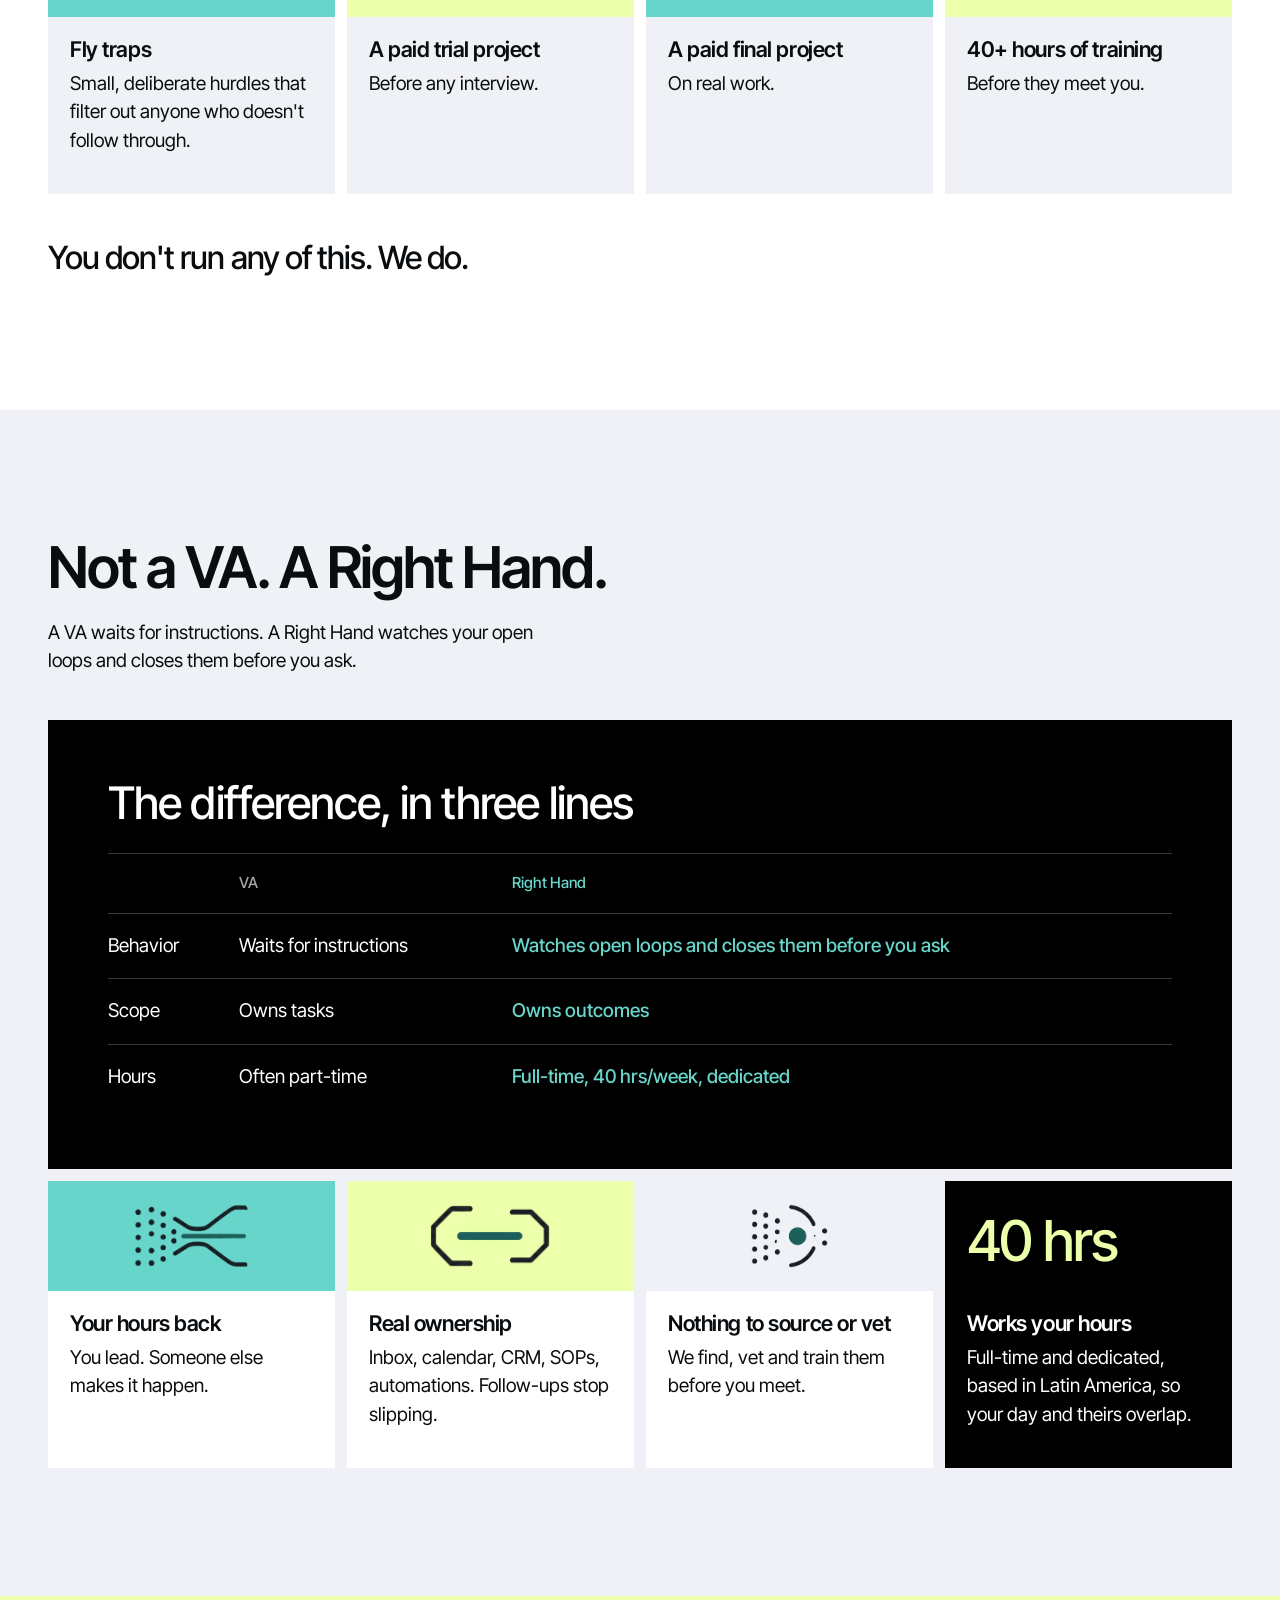
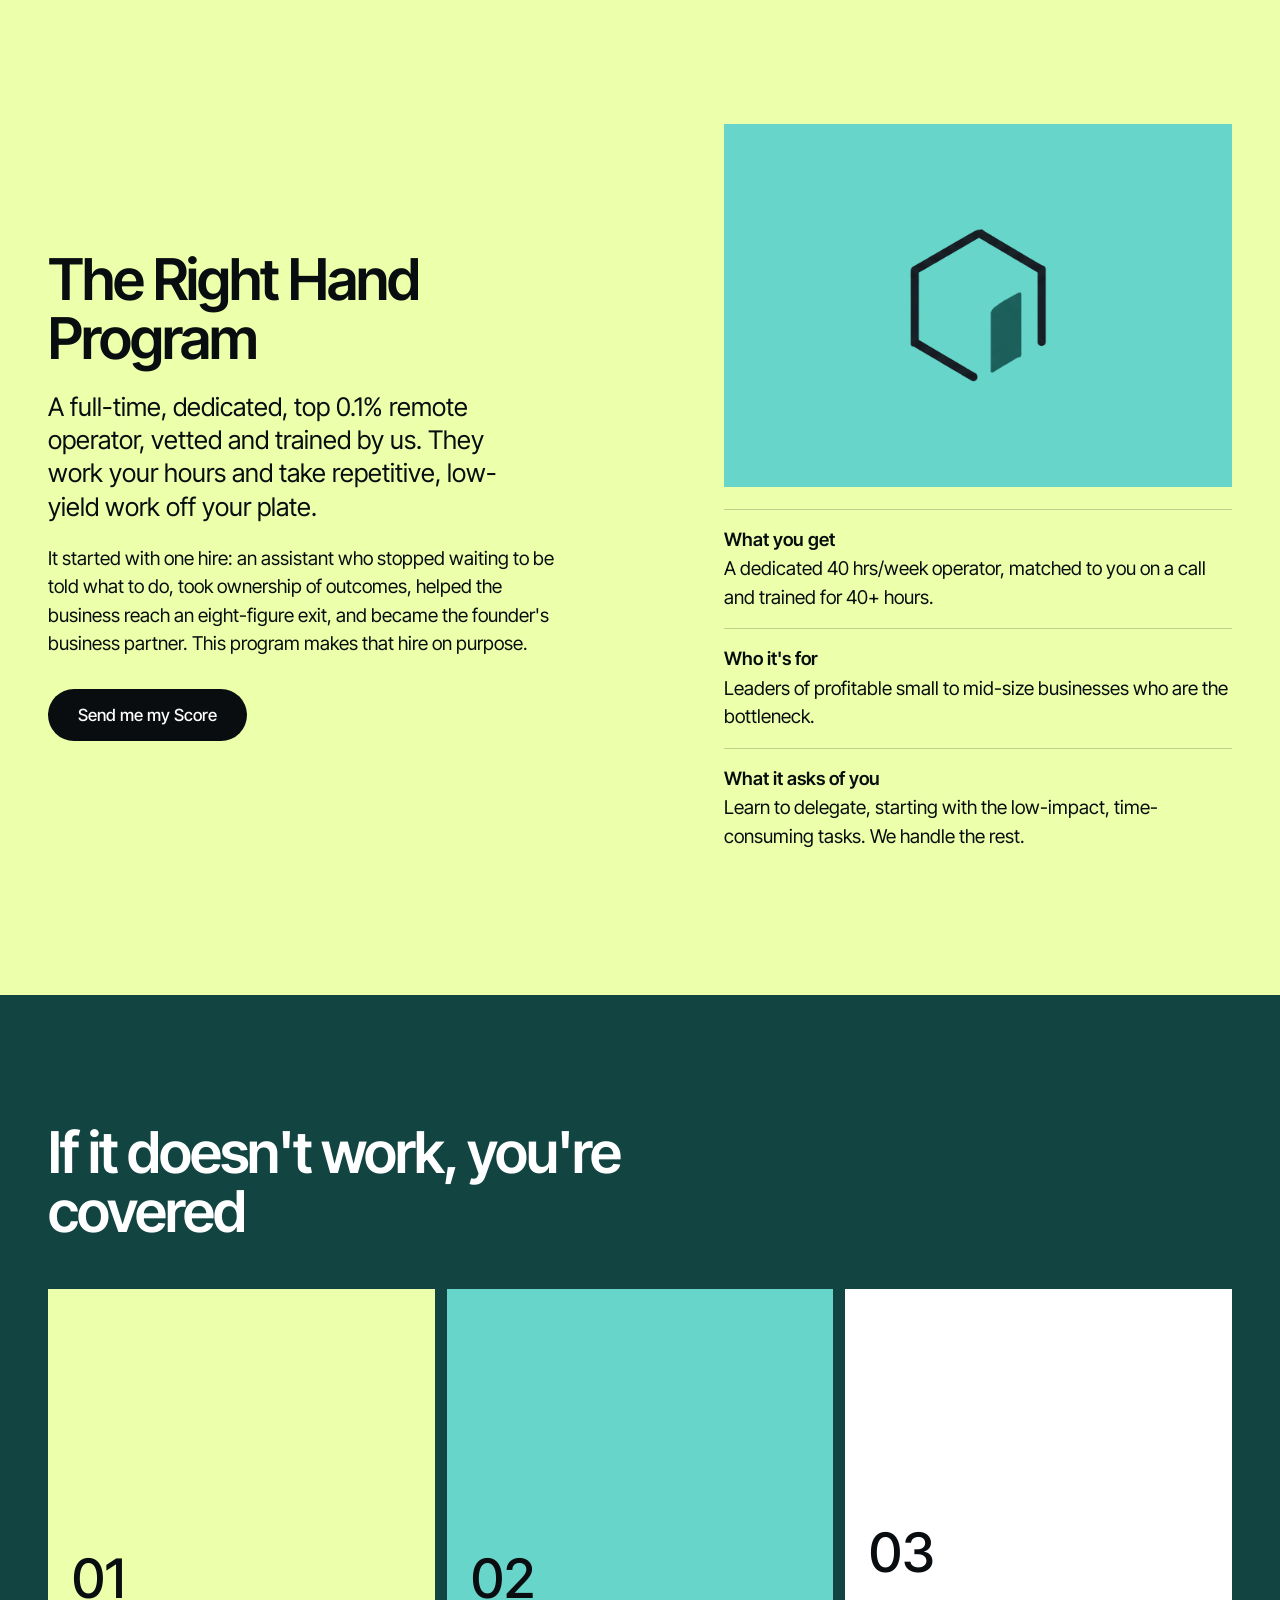
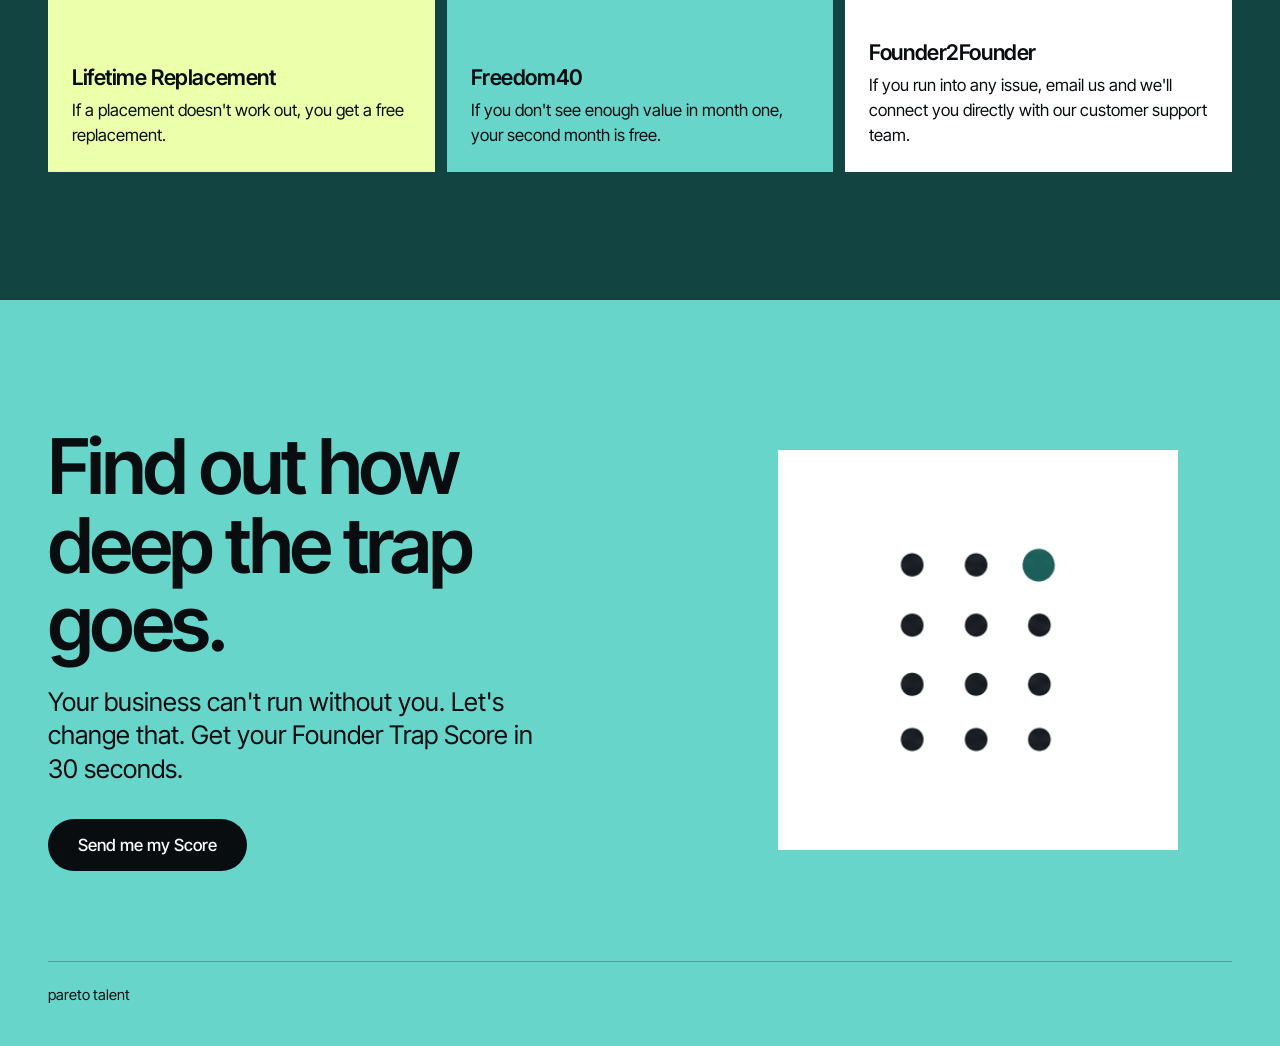
==== commit 789460b7: "Landing page enhancements" ====
--- a/index.html
+++ b/index.html
@@ -4,7 +4,8 @@
 <meta charset="utf-8">
 <meta name="viewport" content="width=device-width, initial-scale=1, viewport-fit=cover">
 <meta name="description" content="Get a full-time, top 0.1% Right Hand who owns outcomes and works your hours. Start with the Founder Trap Score.">
-<link rel="icon" type="image/png" href="assets/logos/05-standout.png">
+<link rel="icon" type="image/png" href="assets/favicon.png">
+<link rel="apple-touch-icon" href="assets/favicon.png">
 <title>Pareto Talent | Right Hand Program</title>
 <link rel="stylesheet" href="https://fonts.googleapis.com/css2?family=Inter+Tight:wght@400;500;600&display=swap">
 <link rel="stylesheet" href="css/styles.css">
@@ -12,7 +13,7 @@
 <body>
 <header id="hdr"><div class="wrap">
 <a class="brand" href="#hero"><span class="lg l5" role="img" aria-label="Pareto Talent mark"></span>pareto</a>
-<nav><a class="n" href="#how">How it works</a><a class="n" href="#benefits">Right Hand</a><a class="n" href="#offer">Program</a><a class="n" href="#guarantees">Guarantees</a><a class="btn sm" href="#final">Get my Score</a></nav>
+<nav><a class="n" href="#how">How it works</a><a class="n" href="#benefits">Right Hand</a><a class="n" href="#offer">Program</a><a class="n" href="#guarantees">Guarantees</a><a class="btn sm" href="#final" data-form>Get my Score</a></nav>
 </div></header>
 
 <section id="hero"><div class="wrap hero">
@@ -28,8 +29,7 @@
 <label class="chk"><input type="checkbox">Follow-ups I promised slip through the cracks.</label>
 <label class="chk"><input type="checkbox">How things get done lives in my head, not in an SOP.</label>
 <div class="res" id="res"><b>Try it</b>Check the statements that sound like you.</div>
-<div class="cta" style="margin-top:18px"><input type="email" placeholder="Your email" aria-label="Your email"><button class="btn" type="button">Send me my Score</button></div>
-<p class="micro">Free. Just your email. Built for founders of profitable small and mid-size businesses.</p>
+<div class="cta" style="margin-top:18px"><button class="btn" type="button" data-form>Send me my Score</button></div>
 </div></section>
 
 <section id="proof"><div class="wrap">
@@ -45,7 +45,6 @@
 <div class="card rv" style="--d:.08s"><p class="quote">"My last VA waited for instructions. My Right Hand told me what was falling through the cracks before I noticed."</p><p class="micro" style="margin:0"><strong>Marcus Reyes</strong>, CEO, Reyes Logistics Group</p></div>
 <div class="card rv" style="--d:.16s"><p class="quote">"By the end of month one I'd handed off my CRM cleanup, scheduling and SOPs. The weight started lifting fast."</p><p class="micro" style="margin:0"><strong>Priya Nair</strong>, Owner, Nair Dental Partners</p></div>
 </div>
-<p class="note">Sample testimonials for the prototype. Replace with real quotes and permission before launch.</p>
 </div></section>
 
 <section id="problem"><div class="wrap">
@@ -62,7 +61,6 @@
 <div class="sw k rv sc" style="--d:.42s"><div class="big">~50%</div><p>have no SOPs</p></div>
 </div>
 <div class="frame rv sc"><p>That isn't a discipline problem. It's a trap.</p></div>
-<p class="note">Stat population and sources unconfirmed. Verify or soften before launch.</p>
 </div></section>
 
 <section id="how"><div class="wrap">
@@ -105,8 +103,7 @@
 <h2>The Right Hand Program</h2>
 <p class="sub" style="max-width:30ch">A full-time, dedicated, top 0.1% remote operator, vetted and trained by us. They work your hours and take repetitive, low-yield work off your plate.</p>
 <p style="margin-top:22px">It started with one hire: an assistant who stopped waiting to be told what to do, took ownership of outcomes, helped the business reach an eight-figure exit, and became the founder's business partner. This program makes that hire on purpose.</p>
-<div style="margin-top:30px"><a class="btn" href="#final">Send me my Score</a></div>
-<p class="note">No prices on the page. No urgency or scarcity copy.</p>
+<div style="margin-top:30px"><a class="btn" href="#final" data-form>Send me my Score</a></div>
 </div>
 <div class="rv sc" style="--d:.15s">
 <div class="t" style="aspect-ratio:1.4;display:grid;place-items:center"><span class="lg l6" style="width:30%" role="img" aria-label="Unlock mark"></span></div>
@@ -124,21 +121,26 @@
 <div class="sw t rv sc" style="--d:.1s"><div class="gnum">02</div><h3>Freedom40</h3><p>If you don't see enough value in month one, your second month is free.</p></div>
 <div class="sw w rv sc" style="--d:.2s"><div class="gnum">03</div><h3>Founder2Founder</h3><p>If you run into any issue, email us and we'll connect you directly with our customer support team.</p></div>
 </div>
-<p class="note">Fine print (eligibility, replacement window) still to be written. Confirm guarantees belong on this page.</p>
 </div></section>
 
 <section id="final"><div class="wrap two">
 <div class="rv">
 <h2 style="font-size:clamp(2.6rem,6vw,5rem);max-width:11ch">Find out how deep the trap goes.</h2>
 <p class="sub">Your business can't run without you. Let's change that. Get your Founder Trap Score in 30 seconds.</p>
-<div class="cta"><input type="email" placeholder="Your email" aria-label="Your email"><button class="btn" type="button">Send me my Score</button></div>
-<p class="micro">Free. Just your email. Built for founders of profitable small and mid-size businesses.</p>
+<div class="cta"><button class="btn" type="button" data-form>Send me my Score</button></div>
 </div>
 <div class="w rv sc" style="--d:.15s;aspect-ratio:1;max-width:400px;justify-self:center;width:100%;display:grid;place-items:center"><span class="lg l5" style="width:44%" role="img" aria-label="Standout mark"></span></div>
 </div>
-<div class="wrap"><footer><span>pareto talent</span><span>Prototype page. Sample testimonials and placeholders.</span></footer></div>
+<div class="wrap"><footer><span>pareto talent</span></footer></div>
 </section>
 
+<dialog class="modal" id="qualify" aria-label="Founder Trap Score form">
+<div class="modal-in">
+<button class="modal-x" type="button" aria-label="Close" data-close>&times;</button>
+<iframe src="https://api.leadconnectorhq.com/widget/form/TGYkhzpjc0vR83elIPbZ" style="width:100%;height:774px;border:none" id="inline-TGYkhzpjc0vR83elIPbZ" data-layout="{'id':'INLINE'}" data-trigger-type="alwaysShow" data-trigger-value="" data-activation-type="alwaysActivated" data-activation-value="" data-deactivation-type="neverDeactivate" data-deactivation-value="" data-form-name="Jorge Garcia - KAsim Aslam Qualifier form " data-height="774" data-layout-iframe-id="inline-TGYkhzpjc0vR83elIPbZ" data-form-id="TGYkhzpjc0vR83elIPbZ" data-cookie-consent="true" data-cookie-consent-provider="auto" title="Founder Trap Score form"></iframe>
+</div>
+</dialog>
+<script src="https://link.msgsndr.com/js/form_embed.js"></script>
 <script src="js/main.js"></script>
 </body>
 </html>
--- a/css/styles.css
+++ b/css/styles.css
@@ -35,6 +35,12 @@
 .cta{display:flex;gap:10px;flex-wrap:wrap;margin-top:34px;max-width:560px}
 .cta input{flex:1 1 240px;min-width:0;padding:16px 24px;font:400 1.05rem var(--sans);border:0;border-radius:99px;background:#fff;color:#0a0d10}
 .micro{font-size:.92rem;opacity:.75;margin:14px 0 0}
+.modal{border:0;padding:0;width:min(600px,calc(100% - 32px));max-height:calc(100dvh - 32px);background:#fff;color:#0a0d10;overflow:auto}
+.modal::backdrop{background:rgba(10,13,16,.72)}
+.modal:not([open]){display:block;visibility:hidden;position:fixed;left:-200vw;pointer-events:none}
+.modal-in{position:relative;padding:48px 8px 8px}
+.modal-x{position:absolute;top:8px;right:8px;width:40px;height:40px;border:0;background:#0a0d10;color:#fff;font:400 1.6rem/1 var(--sans);cursor:pointer}
+html.modal-open{overflow:hidden}
 #hero{background:var(--turq);color:#0a0d10;padding:clamp(56px,8vw,96px) 0 clamp(80px,10vw,130px)}
 #proof{background:var(--alt)}
 #problem{background:var(--green);color:#fff}
@@ -43,6 +49,10 @@
 #offer{background:var(--lime);color:#0a0d10}
 #guarantees{background:var(--green);color:#fff}
 #final{background:var(--turq);color:#0a0d10;padding-bottom:40px}
+#book{background:var(--turq);color:#0a0d10;padding:clamp(56px,8vw,96px) 0 40px}
+#notfit{background:var(--lime);color:#0a0d10;padding:clamp(56px,8vw,96px) 0 40px;min-height:calc(100vh - 72px)}
+.cal{background:#fff;margin-top:48px;min-height:700px}
+.cal-ph{min-height:700px;display:grid;place-items:center;border:2px dashed rgba(10,13,16,.3);font-size:1rem;opacity:.6}
 .hero{display:grid;gap:56px;grid-template-columns:1.15fr .85fr;align-items:center}
 @media (max-width:900px){.hero{grid-template-columns:1fr}}
 .card{background:var(--card);border-radius:4px;padding:30px}
@@ -61,7 +71,7 @@
 .swatches.four{grid-template-columns:repeat(4,1fr)}
 @media (max-width:900px){.swatches.four{grid-template-columns:repeat(2,1fr)}}
 .k{background:#000;color:#fff}.t{background:var(--turq)}.li{background:var(--lime)}.w{background:#fff}.g{background:#F0F1F6}
-.frame{background:#000;border:14px solid #0b0b12;padding:clamp(56px,10vw,130px) 24px;text-align:center;color:#fff;margin-top:48px}
+.frame{background:#000;padding:clamp(56px,10vw,130px) 24px;text-align:center;color:#fff;margin-top:48px}
 .frame p{margin:0 auto;font:500 clamp(2rem,5vw,4rem)/1.05 var(--display);letter-spacing:-.02em;max-width:18ch}
 .proofgrid{display:grid;gap:12px;grid-template-columns:repeat(auto-fit,minmax(250px,1fr));margin-top:48px}
 .quote{font:500 1.5rem/1.2 var(--display);letter-spacing:-.01em;margin-bottom:26px}
@@ -76,7 +86,7 @@
 .vet .tl{flex:0 1 42%;min-height:110px;display:grid;place-items:center;margin:-22px -22px 20px}
 .vet .tl .lg{height:64%;width:auto!important}
 @media (min-width:700px) and (max-width:1180px){.vet .tl{flex-basis:60%}}
-.tbl{background:#000;border:14px solid #0b0b12;padding:clamp(28px,5vw,60px);color:#fff;margin-top:44px}
+.tbl{background:#000;padding:clamp(28px,5vw,60px);color:#fff;margin-top:44px}
 .tbl h3{font:500 clamp(1.8rem,3.6vw,2.8rem)/1.05 var(--display);letter-spacing:-.02em;margin-bottom:26px}
 .scroll{overflow-x:auto}
 table{width:100%;border-collapse:collapse;min-width:520px}
@@ -90,7 +100,6 @@
 .list li{padding:16px 0;border-top:1px solid rgba(10,13,16,.2)}
 .list b{display:block;font-weight:600;font-size:1.15rem;margin-bottom:2px}
 .gnum{font:500 3.4rem/1 var(--display);margin-bottom:60px}
-.note{font-size:.85rem;opacity:.65;margin-top:26px}
 footer{display:flex;justify-content:space-between;flex-wrap:wrap;gap:10px;margin-top:90px;padding-top:22px;border-top:1px solid rgba(10,13,16,.25);font-size:.92rem}
 .js .rv{opacity:0;transform:translateY(36px);transition:opacity .9s cubic-bezier(.2,.7,.2,1) var(--d,0s),transform .9s cubic-bezier(.2,.7,.2,1) var(--d,0s)}
 .js .rv.sc{transform:scale(.94)}
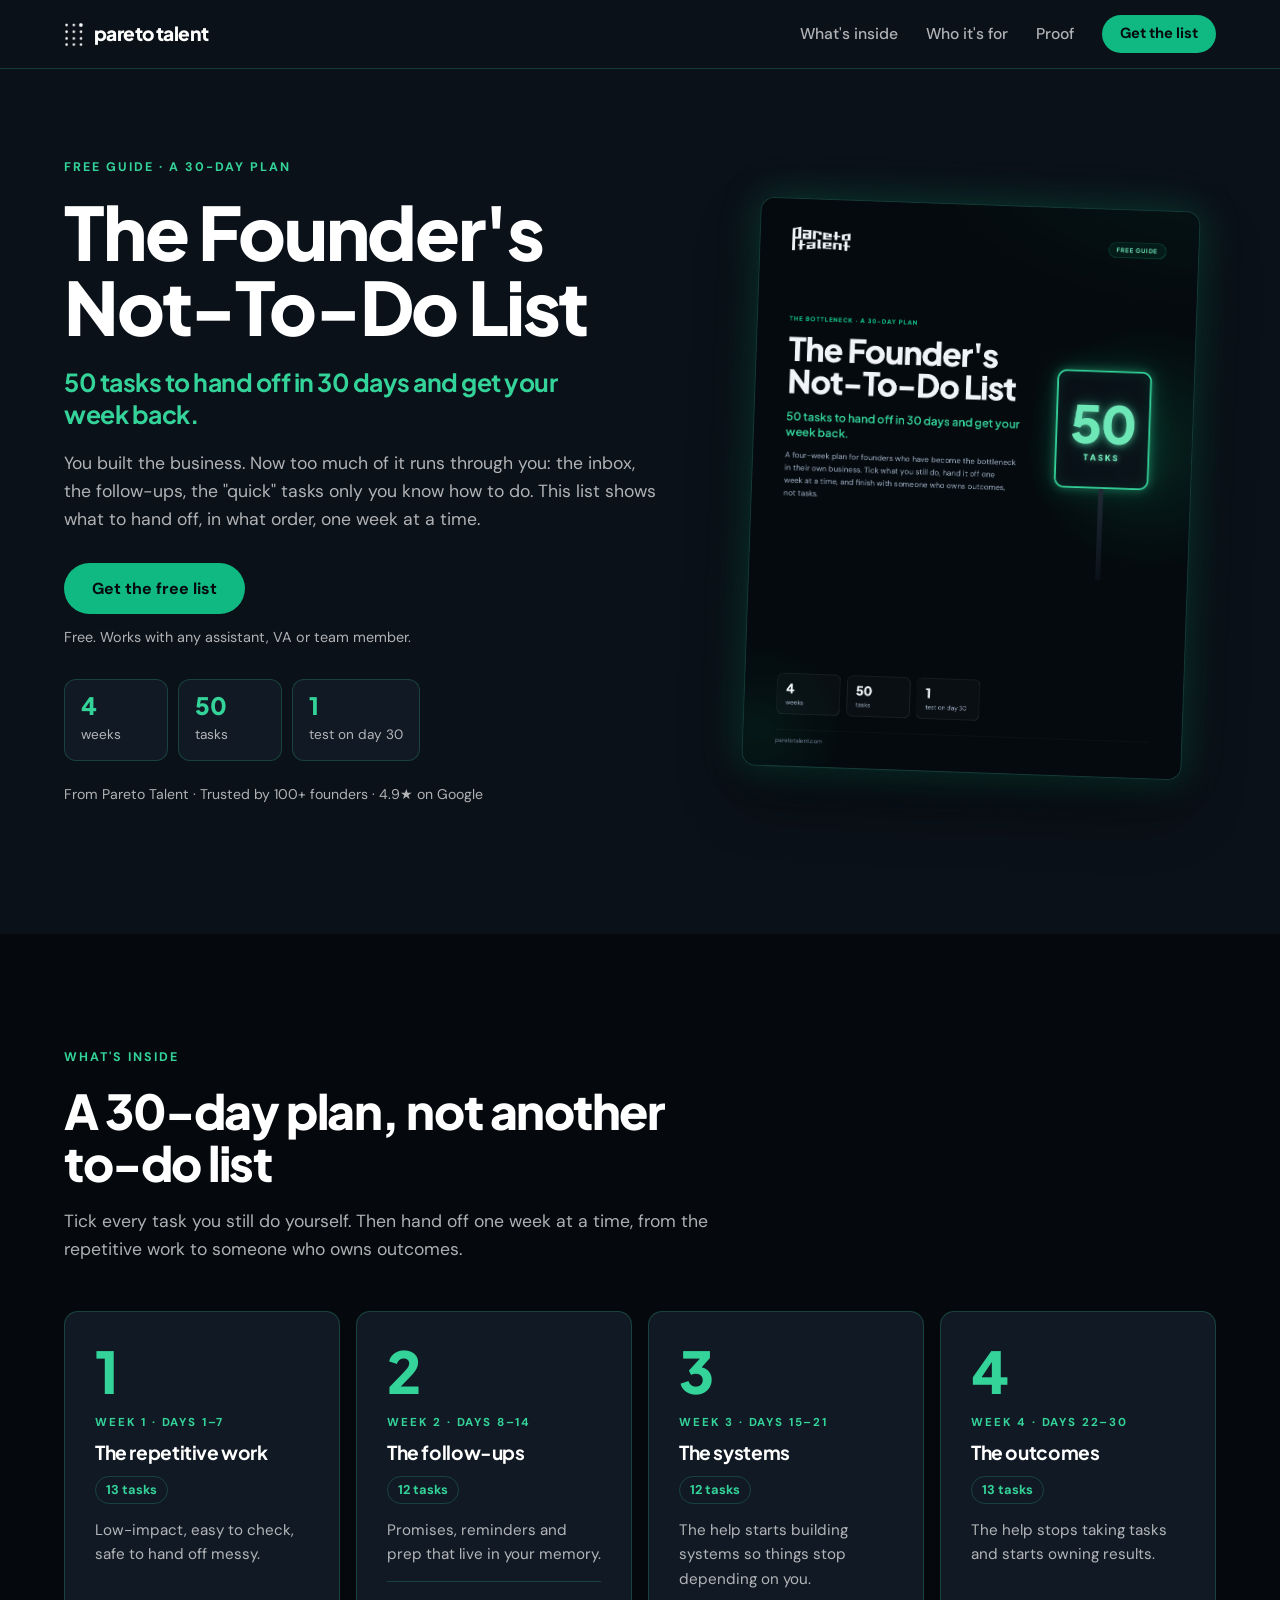
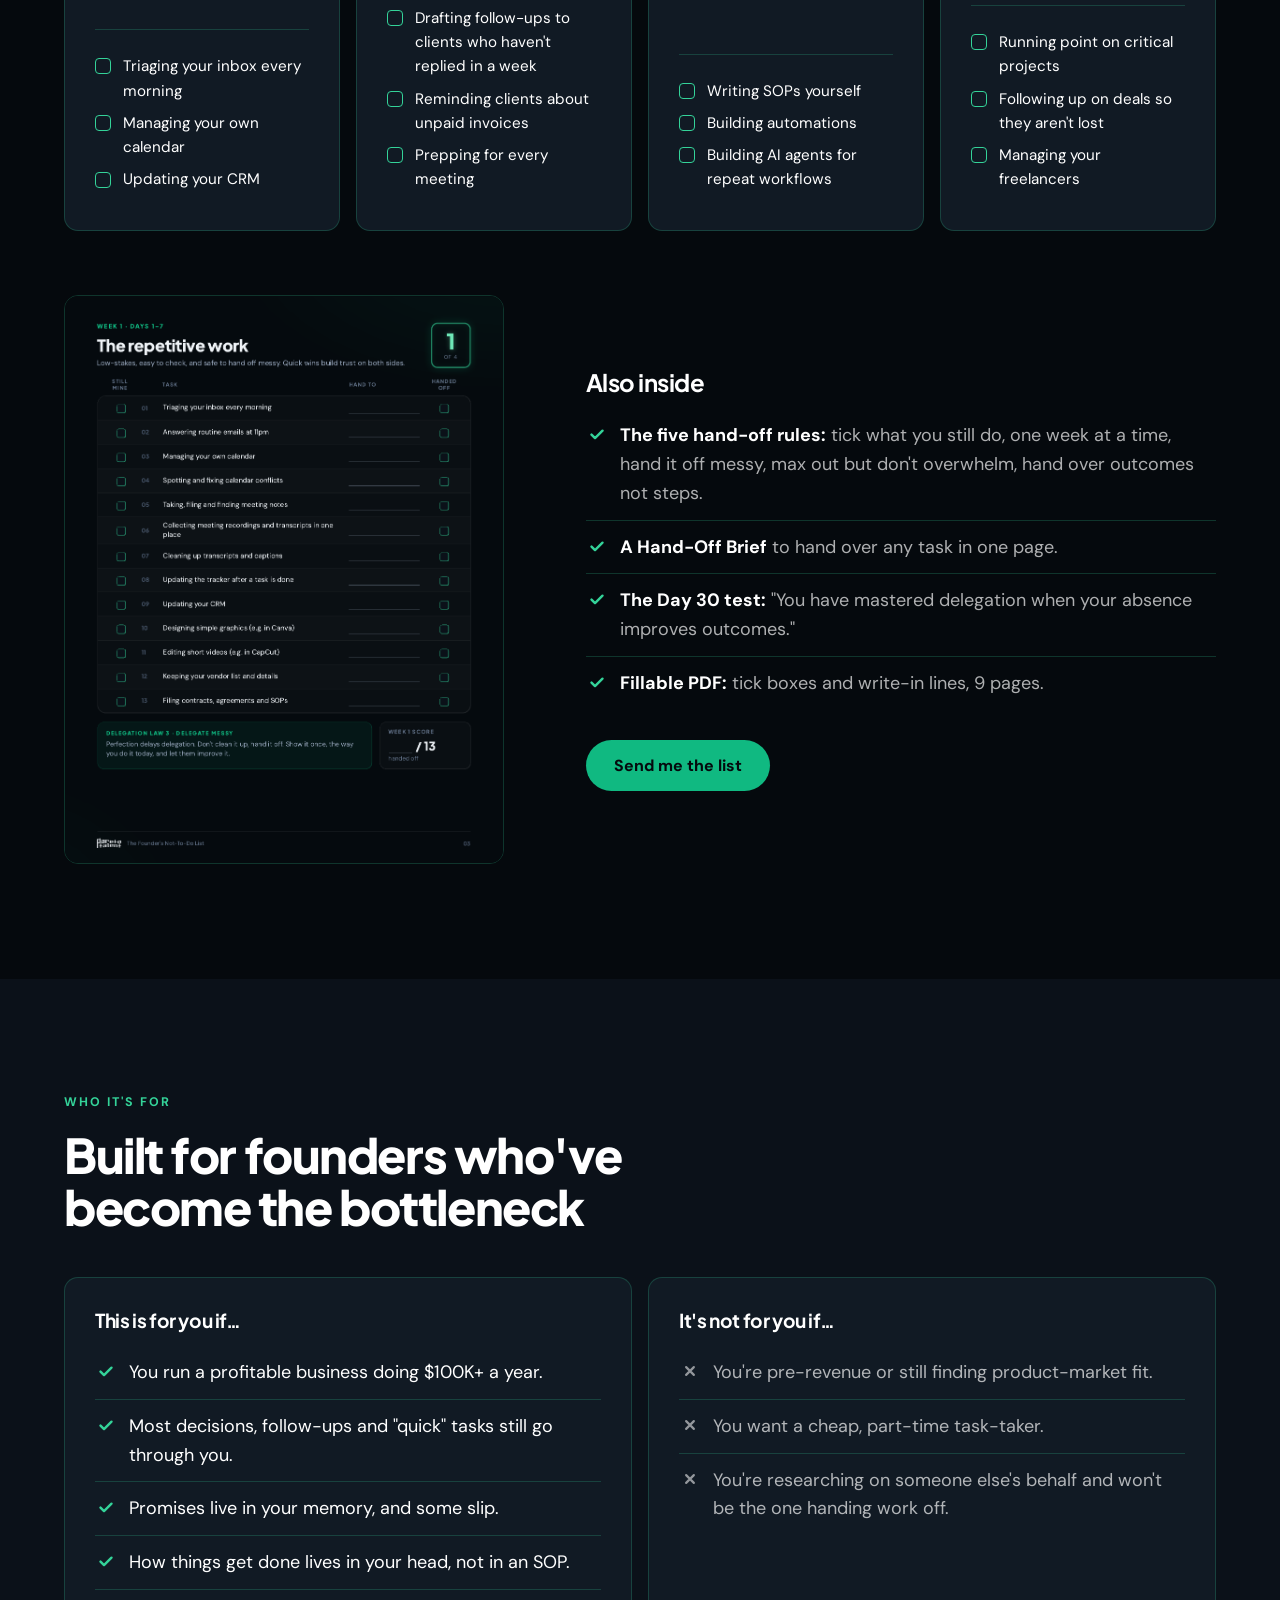
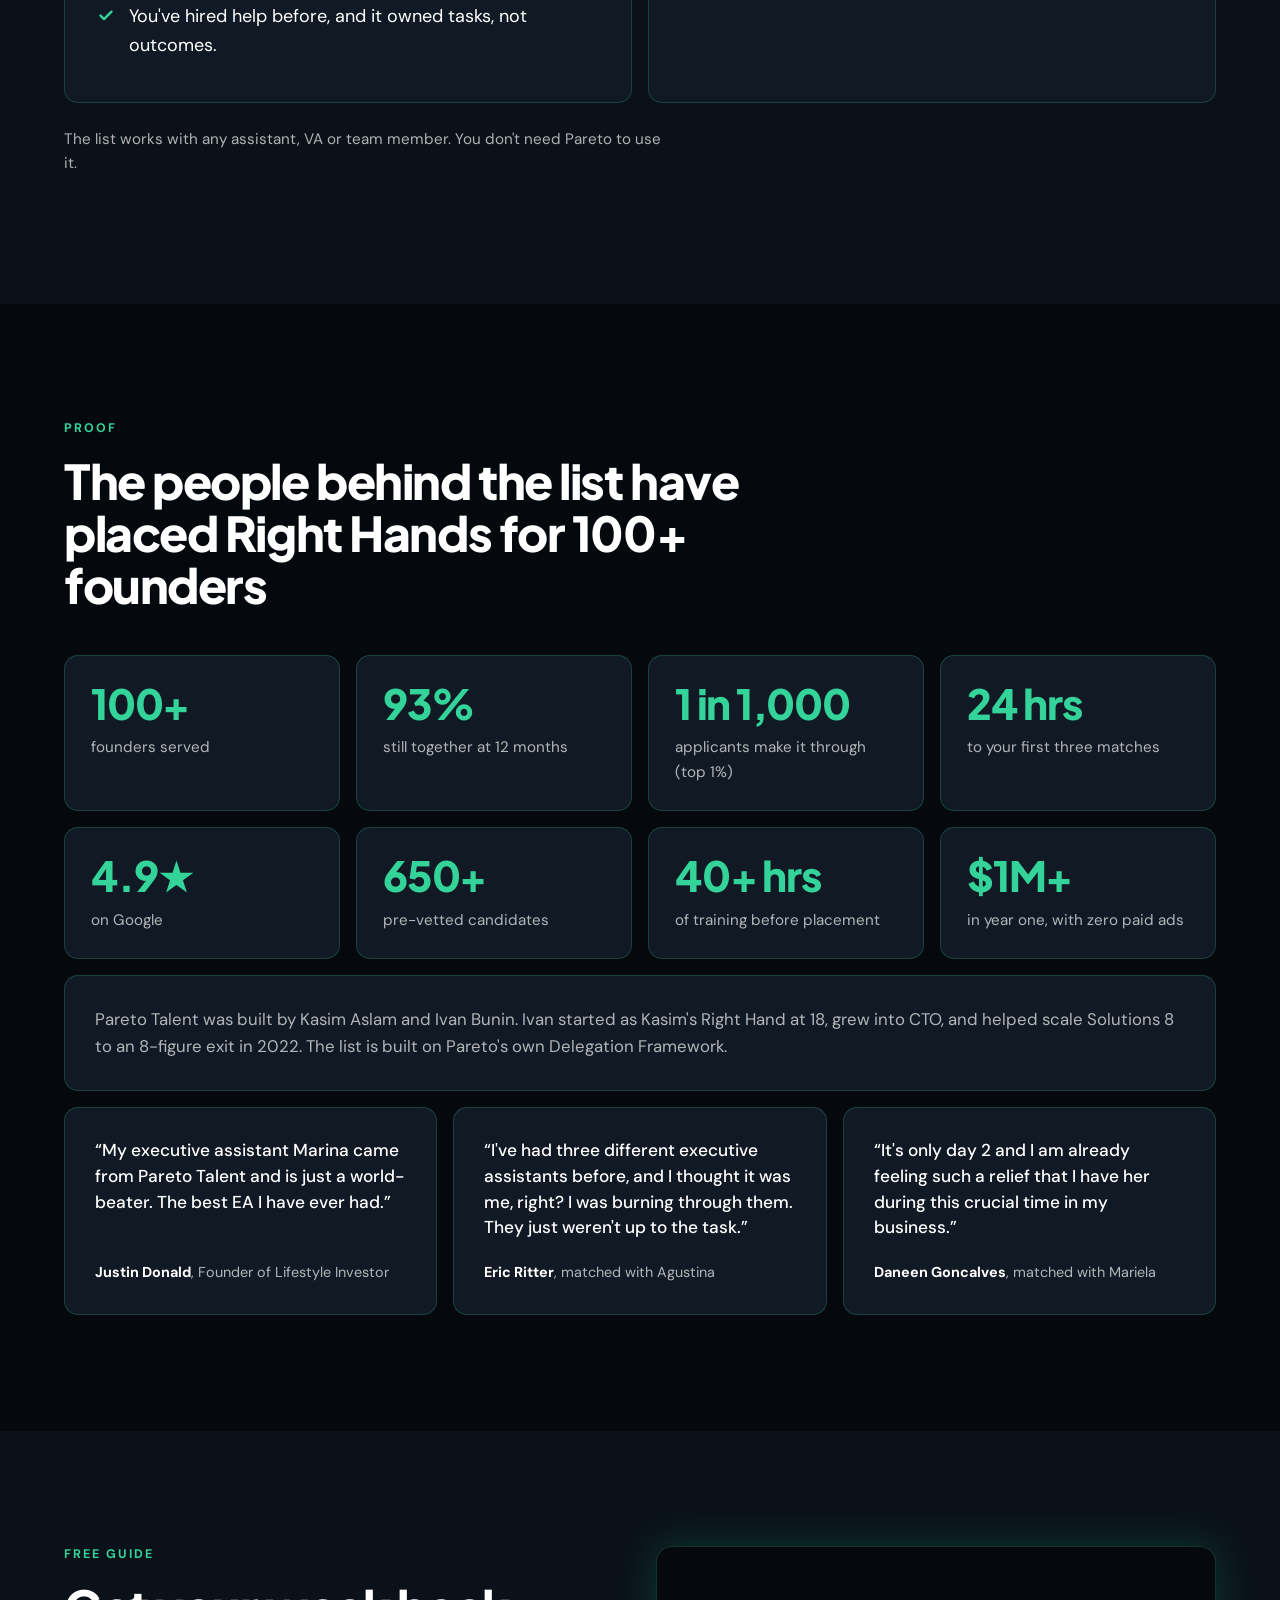
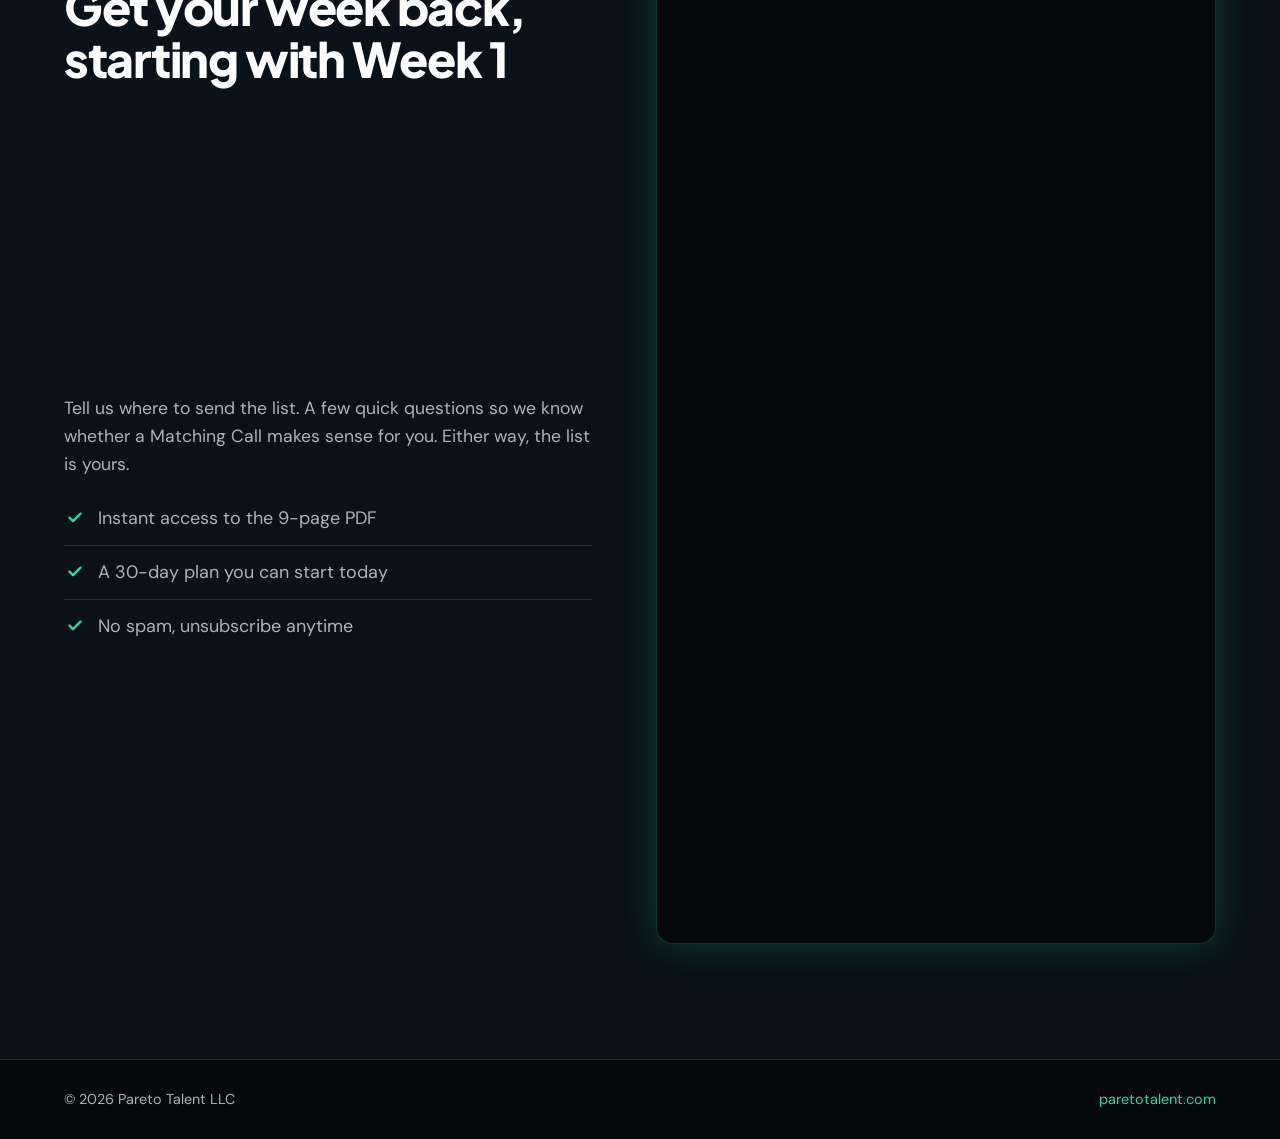
==== commit 1349256f: "Landing page v3: Not-To-Do List lead magnet, qualifier form, new theme - index.html rebuilt around T" ====
--- a/index.html
+++ b/index.html
@@ -3,144 +3,140 @@
 <head>
 <meta charset="utf-8">
 <meta name="viewport" content="width=device-width, initial-scale=1, viewport-fit=cover">
-<meta name="description" content="Get a full-time, top 0.1% Right Hand who owns outcomes and works your hours. Start with the Founder Trap Score.">
+<title>The Founder's Not-To-Do List | Pareto Talent</title>
+<meta name="description" content="50 tasks to hand off in 30 days and get your week back. A free 30-day delegation plan for founders, from Pareto Talent.">
+<meta name="theme-color" content="#0B1119">
+<meta property="og:type" content="website">
+<meta property="og:title" content="The Founder's Not-To-Do List | Pareto Talent">
+<meta property="og:description" content="50 tasks to hand off in 30 days and get your week back. A free 30-day delegation plan for founders, from Pareto Talent.">
+<meta property="og:url" content="https://jorgevladgarcia.github.io/pareto-landing-page/">
+<meta property="og:image" content="https://jorgevladgarcia.github.io/pareto-landing-page/assets/lead-magnet/cover.png">
+<meta property="og:image:width" content="935">
+<meta property="og:image:height" content="1210">
+<meta property="og:image:alt" content="Cover of The Founder's Not-To-Do List">
 <link rel="icon" type="image/png" href="assets/favicon.png">
 <link rel="apple-touch-icon" href="assets/favicon.png">
-<title>Pareto Talent | Right Hand Program</title>
-<link rel="stylesheet" href="https://fonts.googleapis.com/css2?family=Inter+Tight:wght@400;500;600&display=swap">
-<link rel="stylesheet" href="css/styles.css">
+<link rel="preconnect" href="https://fonts.googleapis.com">
+<link rel="preconnect" href="https://fonts.gstatic.com" crossorigin>
+<link rel="stylesheet" href="https://fonts.googleapis.com/css2?family=DM+Sans:wght@400;500;700&family=Plus+Jakarta+Sans:wght@700;800&display=swap">
+<link rel="stylesheet" href="css/styles.css?v=3">
 </head>
 <body>
-<header id="hdr"><div class="wrap">
-<a class="brand" href="#hero"><span class="lg l5" role="img" aria-label="Pareto Talent mark"></span>pareto</a>
-<nav><a class="n" href="#how">How it works</a><a class="n" href="#benefits">Right Hand</a><a class="n" href="#offer">Program</a><a class="n" href="#guarantees">Guarantees</a><a class="btn sm" href="#final" data-form>Get my Score</a></nav>
+<header><div class="wrap">
+<a class="brand" href="#hero"><span class="mk" aria-hidden="true"></span>pareto talent</a>
+<nav aria-label="Main"><a class="n" href="#inside">What's inside</a><a class="n" href="#for">Who it's for</a><a class="n" href="#proof">Proof</a><a class="btn sm" href="#get">Get the list</a></nav>
 </div></header>
 
+<main>
 <section id="hero"><div class="wrap hero">
 <div class="rv">
-<h1>Your business can't run without you. Fix that.</h1>
-<p class="sub" style="margin-top:28px">A full-time Right Hand who owns outcomes, not tasks, and works your hours. Start with the Founder Trap Score: four statements, 30 seconds.</p>
+<p class="eyebrow">Free guide · A 30-day plan</p>
+<h1>The Founder's Not-To-Do List</h1>
+<p class="sub">50 tasks to hand off in 30 days and get your week back.</p>
+<p class="intro">You built the business. Now too much of it runs through you: the inbox, the follow-ups, the "quick" tasks only you know how to do. This list shows what to hand off, in what order, one week at a time.</p>
+<div class="cta"><a class="btn" href="#get">Get the free list</a><p class="micro">Free. Works with any assistant, VA or team member.</p></div>
+<div class="chips">
+<div class="chip"><b>4</b><span>weeks</span></div>
+<div class="chip"><b>50</b><span>tasks</span></div>
+<div class="chip"><b>1</b><span>test on day 30</span></div>
 </div>
-<div class="score card rv sc" style="--d:.15s">
-<span class="lg l5" role="img" aria-label="Standout mark"></span>
-<h3>Which of these four are you living?</h3>
-<label class="chk"><input type="checkbox">Most of my week goes to work that doesn't grow the business.</label>
-<label class="chk"><input type="checkbox">My nights and weekends belong to the business.</label>
-<label class="chk"><input type="checkbox">Follow-ups I promised slip through the cracks.</label>
-<label class="chk"><input type="checkbox">How things get done lives in my head, not in an SOP.</label>
-<div class="res" id="res"><b>Try it</b>Check the statements that sound like you.</div>
-<div class="cta" style="margin-top:18px"><button class="btn" type="button" data-form>Send me my Score</button></div>
+<p class="trust">From Pareto Talent · Trusted by 100+ founders · 4.9★ on Google</p>
+</div>
+<div class="mock rv" style="--d:.15s"><img src="assets/lead-magnet/cover.png" width="935" height="1210" alt="Cover of The Founder's Not-To-Do List" fetchpriority="high"></div>
 </div></section>
 
-<section id="proof"><div class="wrap">
-<h2 class="rv">Founders who stopped being the bottleneck</h2>
-<p class="rv">Built by Kasim Aslam, founder of Solutions 8 (the #1 ranked Google Ads agency worldwide, sold for 8 figures) and author of <em>HIRE</em>.</p>
-<div class="swatches">
-<div class="sw k rv sc"><div class="big" style="color:var(--lime)">250+</div><p>vetted operators in our Latin America network</p></div>
-<div class="sw t rv sc" style="--d:.08s"><div class="big">0.1%</div><p>of applicants make it through our vetting</p></div>
-<div class="sw li rv sc" style="--d:.16s"><div class="big">[#]</div><p>founders matched with a Right Hand</p></div>
+<section id="inside" class="deep"><div class="wrap">
+<p class="eyebrow rv">What's inside</p>
+<h2 class="rv">A 30-day plan, not another to-do list</h2>
+<p class="intro rv">Tick every task you still do yourself. Then hand off one week at a time, from the repetitive work to someone who owns outcomes.</p>
+<div class="weeks">
+<article class="card wk rv"><div class="num">1</div><p class="eyebrow">Week 1 · Days 1–7</p><h3>The repetitive work</h3><span class="count">13 tasks</span><p>Low-impact, easy to check, safe to hand off messy.</p>
+<ul class="boxes"><li>Triaging your inbox every morning</li><li>Managing your own calendar</li><li>Updating your CRM</li></ul></article>
+<article class="card wk rv" style="--d:.08s"><div class="num">2</div><p class="eyebrow">Week 2 · Days 8–14</p><h3>The follow-ups</h3><span class="count">12 tasks</span><p>Promises, reminders and prep that live in your memory.</p>
+<ul class="boxes"><li>Drafting follow-ups to clients who haven't replied in a week</li><li>Reminding clients about unpaid invoices</li><li>Prepping for every meeting</li></ul></article>
+<article class="card wk rv" style="--d:.16s"><div class="num">3</div><p class="eyebrow">Week 3 · Days 15–21</p><h3>The systems</h3><span class="count">12 tasks</span><p>The help starts building systems so things stop depending on you.</p>
+<ul class="boxes"><li>Writing SOPs yourself</li><li>Building automations</li><li>Building AI agents for repeat workflows</li></ul></article>
+<article class="card wk rv" style="--d:.24s"><div class="num">4</div><p class="eyebrow">Week 4 · Days 22–30</p><h3>The outcomes</h3><span class="count">13 tasks</span><p>The help stops taking tasks and starts owning results.</p>
+<ul class="boxes"><li>Running point on critical projects</li><li>Following up on deals so they aren't lost</li><li>Managing your freelancers</li></ul></article>
 </div>
-<div class="proofgrid" style="margin-top:12px">
-<div class="card rv"><p class="quote">"I stopped touching my inbox in week three. Follow-ups just happen now, and I finally have Fridays for strategy."</p><p class="micro" style="margin:0"><strong>Dana Whitfield</strong>, Founder, Whitfield Home Services</p></div>
-<div class="card rv" style="--d:.08s"><p class="quote">"My last VA waited for instructions. My Right Hand told me what was falling through the cracks before I noticed."</p><p class="micro" style="margin:0"><strong>Marcus Reyes</strong>, CEO, Reyes Logistics Group</p></div>
-<div class="card rv" style="--d:.16s"><p class="quote">"By the end of month one I'd handed off my CRM cleanup, scheduling and SOPs. The weight started lifting fast."</p><p class="micro" style="margin:0"><strong>Priya Nair</strong>, Owner, Nair Dental Partners</p></div>
+<div class="split">
+<div class="preview rv"><img src="assets/lead-magnet/week-1-preview.png" width="935" height="1210" alt="Week 1 checklist page" loading="lazy"></div>
+<div class="rv" style="--d:.1s">
+<h3 style="font-size:1.5rem;margin-bottom:12px">Also inside</h3>
+<ul class="ticks">
+<li><strong>The five hand-off rules:</strong> tick what you still do, one week at a time, hand it off messy, max out but don't overwhelm, hand over outcomes not steps.</li>
+<li><strong>A Hand-Off Brief</strong> to hand over any task in one page.</li>
+<li><strong>The Day 30 test:</strong> "You have mastered delegation when your absence improves outcomes."</li>
+<li><strong>Fillable PDF:</strong> tick boxes and write-in lines, 9 pages.</li>
+</ul>
+<div class="cta"><a class="btn" href="#get">Send me the list</a></div>
+</div>
 </div>
 </div></section>
 
-<section id="problem"><div class="wrap">
-<h2 class="rv">You built a profitable business. Now it runs on you.</h2>
-<p class="rv">You're not lazy. You're the bottleneck. Every repetitive task on your desk is time taken from the work only you can do, and from the opportunities you'd chase if you had the hours.</p>
-<div class="swatches four">
-<div class="sw li logo rv sc"><span class="lg l1" style="width:78%" role="img" aria-label="Bottleneck mark"></span></div>
-<div class="sw k rv sc" style="--d:.06s"><div class="big">~80%</div><p>are buried in low-value work</p></div>
-<div class="sw t logo rv sc" style="--d:.12s"><span class="lg l8" style="width:74%" role="img" aria-label="Founder-operator mark"></span></div>
-<div class="sw w rv sc" style="--d:.18s"><div class="big">~70%</div><p>are working nights and weekends</p></div>
-<div class="sw t logo rv sc" style="--d:.24s"><span class="lg l7" style="width:74%" role="img" aria-label="Handoff mark"></span></div>
-<div class="sw w rv sc" style="--d:.30s"><div class="big">~40%</div><p>are missing follow-ups</p></div>
-<div class="sw li logo rv sc" style="--d:.36s"><span class="lg l2" style="width:62%" role="img" aria-label="Right hand mark"></span></div>
-<div class="sw k rv sc" style="--d:.42s"><div class="big">~50%</div><p>have no SOPs</p></div>
+<section id="for"><div class="wrap">
+<p class="eyebrow rv">Who it's for</p>
+<h2 class="rv">Built for founders who've become the bottleneck</h2>
+<div class="fit">
+<div class="card rv"><h3>This is for you if…</h3>
+<ul class="ticks">
+<li>You run a profitable business doing $100K+ a year.</li>
+<li>Most decisions, follow-ups and "quick" tasks still go through you.</li>
+<li>Promises live in your memory, and some slip.</li>
+<li>How things get done lives in your head, not in an SOP.</li>
+<li>You've hired help before, and it owned tasks, not outcomes.</li>
+</ul></div>
+<div class="card rv" style="--d:.1s"><h3>It's not for you if…</h3>
+<ul class="ticks no">
+<li>You're pre-revenue or still finding product-market fit.</li>
+<li>You want a cheap, part-time task-taker.</li>
+<li>You're researching on someone else's behalf and won't be the one handing work off.</li>
+</ul></div>
 </div>
-<div class="frame rv sc"><p>That isn't a discipline problem. It's a trap.</p></div>
+<p class="note rv">The list works with any assistant, VA or team member. You don't need Pareto to use it.</p>
 </div></section>
 
-<section id="how"><div class="wrap">
-<h2 class="rv">Four steps from stuck to supported</h2>
-<ol class="steps">
-<li class="rv"><h3>Get your Score</h3>Check which of four statements sound like you. See your result right away.</li>
-<li class="rv" style="--d:.08s"><h3>Book a call</h3>Tell us how your business runs. We match you with the right Right Hand.</li>
-<li class="rv" style="--d:.16s"><h3>Meet your Right Hand</h3>Already vetted and trained by us before the first hello.</li>
-<li class="rv" style="--d:.24s"><h3>Hand off the first tasks</h3>Start with the time-consuming, low-impact work. First wins compound.</li>
-</ol>
-<h2 class="rv" style="margin-top:110px;font-size:clamp(1.9rem,3.6vw,2.8rem);max-width:22ch">Interviews don't show who follows through. So we skip to proof.</h2>
-<div class="vet">
-<div class="g rv sc"><div class="tl t"><span class="lg l3" style="width:42%" role="img" aria-label="Filter mark"></span></div><h3>Fly traps</h3>Small, deliberate hurdles that filter out anyone who doesn't follow through.</div>
-<div class="g rv sc" style="--d:.08s"><div class="tl li"><span class="lg l4" style="width:50%" role="img" aria-label="Narrowing mark"></span></div><h3>A paid trial project</h3>Before any interview.</div>
-<div class="g rv sc" style="--d:.16s"><div class="tl t"><span class="lg l5" style="width:30%" role="img" aria-label="Standout mark"></span></div><h3>A paid final project</h3>On real work.</div>
-<div class="g rv sc" style="--d:.24s"><div class="tl li"><span class="lg l2" style="width:46%" role="img" aria-label="Right hand mark"></span></div><h3>40+ hours of training</h3>Before they meet you.</div>
+<section id="proof" class="deep"><div class="wrap">
+<p class="eyebrow rv">Proof</p>
+<h2 class="rv">The people behind the list have placed Right Hands for 100+ founders</h2>
+<div class="stats">
+<div class="card stat rv"><div class="n">100+</div><p>founders served</p></div>
+<div class="card stat rv" style="--d:.05s"><div class="n">93%</div><p>still together at 12 months</p></div>
+<div class="card stat rv" style="--d:.1s"><div class="n">1 in 1,000</div><p>applicants make it through (top 1%)</p></div>
+<div class="card stat rv" style="--d:.15s"><div class="n">24 hrs</div><p>to your first three matches</p></div>
+<div class="card stat rv"><div class="n">4.9★</div><p>on Google</p></div>
+<div class="card stat rv" style="--d:.05s"><div class="n">650+</div><p>pre-vetted candidates</p></div>
+<div class="card stat rv" style="--d:.1s"><div class="n">40+ hrs</div><p>of training before placement</p></div>
+<div class="card stat rv" style="--d:.15s"><div class="n">$1M+</div><p>in year one, with zero paid ads</p></div>
 </div>
-<p class="display rv" style="margin:40px 0 0;font-size:2rem;max-width:none">You don't run any of this. We do.</p>
-</div></section>
-
-<section id="benefits"><div class="wrap">
-<h2 class="rv">Not a VA. A Right Hand.</h2>
-<p class="rv">A VA waits for instructions. A Right Hand watches your open loops and closes them before you ask.</p>
-<div class="tbl rv sc"><h3>The difference, in three lines</h3><div class="scroll"><table>
-<tr><th></th><th>VA</th><th>Right Hand</th></tr>
-<tr><td>Behavior</td><td>Waits for instructions</td><td>Watches open loops and closes them before you ask</td></tr>
-<tr><td>Scope</td><td>Owns tasks</td><td>Owns outcomes</td></tr>
-<tr><td>Hours</td><td>Often part-time</td><td>Full-time, 40 hrs/week, dedicated</td></tr>
-</table></div></div>
-<div class="vet" style="margin-top:12px">
-<div class="w rv sc"><div class="tl t"><span class="lg l8" style="width:60%" role="img" aria-label="Flow mark"></span></div><h3>Your hours back</h3>You lead. Someone else makes it happen.</div>
-<div class="w rv sc" style="--d:.08s"><div class="tl li"><span class="lg l7" style="width:58%" role="img" aria-label="Handoff mark"></span></div><h3>Real ownership</h3>Inbox, calendar, CRM, SOPs, automations. Follow-ups stop slipping.</div>
-<div class="w rv sc" style="--d:.16s"><div class="tl g"><span class="lg l3" style="width:42%" role="img" aria-label="Filter mark"></span></div><h3>Nothing to source or vet</h3>We find, vet and train them before you meet.</div>
-<div class="k rv sc" style="--d:.24s"><div class="display" style="font-size:clamp(2.8rem,4.4vw,4rem);line-height:1;color:var(--lime);flex:0 1 42%;min-height:110px;margin:-22px -22px 20px;padding:32px 22px 0">40 hrs</div><h3>Works your hours</h3>Full-time and dedicated, based in Latin America, so your day and theirs overlap.</div>
+<div class="card origin rv"><p>Pareto Talent was built by Kasim Aslam and Ivan Bunin. Ivan started as Kasim's Right Hand at 18, grew into CTO, and helped scale Solutions 8 to an 8-figure exit in 2022. The list is built on Pareto's own Delegation Framework.</p></div>
+<div class="quotes">
+<figure class="card rv"><blockquote>“My executive assistant Marina came from Pareto Talent and is just a world-beater. The best EA I have ever had.”</blockquote><figcaption><strong>Justin Donald</strong>, Founder of Lifestyle Investor</figcaption></figure>
+<figure class="card rv" style="--d:.08s"><blockquote>“I've had three different executive assistants before, and I thought it was me, right? I was burning through them. They just weren't up to the task.”</blockquote><figcaption><strong>Eric Ritter</strong>, matched with Agustina</figcaption></figure>
+<figure class="card rv" style="--d:.16s"><blockquote>“It's only day 2 and I am already feeling such a relief that I have her during this crucial time in my business.”</blockquote><figcaption><strong>Daneen Goncalves</strong>, matched with Mariela</figcaption></figure>
 </div>
 </div></section>
 
-<section id="offer"><div class="wrap two">
-<div class="rv">
-<h2>The Right Hand Program</h2>
-<p class="sub" style="max-width:30ch">A full-time, dedicated, top 0.1% remote operator, vetted and trained by us. They work your hours and take repetitive, low-yield work off your plate.</p>
-<p style="margin-top:22px">It started with one hire: an assistant who stopped waiting to be told what to do, took ownership of outcomes, helped the business reach an eight-figure exit, and became the founder's business partner. This program makes that hire on purpose.</p>
-<div style="margin-top:30px"><a class="btn" href="#final" data-form>Send me my Score</a></div>
+<section id="get"><div class="wrap get">
+<div class="h rv"><p class="eyebrow">Free guide</p><h2>Get your week back, starting with Week 1</h2></div>
+<div class="formpanel">
+<div class="form-fb" hidden><p>The form didn't load. Your browser or an ad blocker may be blocking it.</p><a class="btn" href="https://api.leadconnectorhq.com/widget/form/TGYkhzpjc0vR83elIPbZ" target="_blank" rel="noopener">Open the form in a new tab</a></div>
+<iframe src="https://api.leadconnectorhq.com/widget/form/TGYkhzpjc0vR83elIPbZ" style="width:100%;height:980px;border:none" id="inline-TGYkhzpjc0vR83elIPbZ" data-layout="{'id':'INLINE'}" data-trigger-type="alwaysShow" data-trigger-value="" data-activation-type="alwaysActivated" data-activation-value="" data-deactivation-type="neverDeactivate" data-deactivation-value="" data-form-name="Jorge Garcia - KAsim Aslam Qualifier form " data-height="980" data-layout-iframe-id="inline-TGYkhzpjc0vR83elIPbZ" data-form-id="TGYkhzpjc0vR83elIPbZ" data-cookie-consent="true" data-cookie-consent-provider="auto" title="Get The Founder's Not-To-Do List form"></iframe>
 </div>
-<div class="rv sc" style="--d:.15s">
-<div class="t" style="aspect-ratio:1.4;display:grid;place-items:center"><span class="lg l6" style="width:30%" role="img" aria-label="Unlock mark"></span></div>
-<ul class="list">
-<li><b>What you get</b>A dedicated 40 hrs/week operator, matched to you on a call and trained for 40+ hours.</li>
-<li><b>Who it's for</b>Leaders of profitable small to mid-size businesses who are the bottleneck.</li>
-<li><b>What it asks of you</b>Learn to delegate, starting with the low-impact, time-consuming tasks. We handle the rest.</li>
-</ul></div>
-</div></section>
-
-<section id="guarantees"><div class="wrap">
-<h2 class="rv">If it doesn't work, you're covered</h2>
-<div class="swatches" style="grid-template-columns:repeat(auto-fit,minmax(260px,1fr))">
-<div class="sw li rv sc"><div class="gnum">01</div><h3>Lifetime Replacement</h3><p>If a placement doesn't work out, you get a free replacement.</p></div>
-<div class="sw t rv sc" style="--d:.1s"><div class="gnum">02</div><h3>Freedom40</h3><p>If you don't see enough value in month one, your second month is free.</p></div>
-<div class="sw w rv sc" style="--d:.2s"><div class="gnum">03</div><h3>Founder2Founder</h3><p>If you run into any issue, email us and we'll connect you directly with our customer support team.</p></div>
+<div class="body rv">
+<p class="intro">Tell us where to send the list. A few quick questions so we know whether a Matching Call makes sense for you. Either way, the list is yours.</p>
+<ul class="ticks">
+<li>Instant access to the 9-page PDF</li>
+<li>A 30-day plan you can start today</li>
+<li>No spam, unsubscribe anytime</li>
+</ul>
 </div>
 </div></section>
+</main>
 
-<section id="final"><div class="wrap two">
-<div class="rv">
-<h2 style="font-size:clamp(2.6rem,6vw,5rem);max-width:11ch">Find out how deep the trap goes.</h2>
-<p class="sub">Your business can't run without you. Let's change that. Get your Founder Trap Score in 30 seconds.</p>
-<div class="cta"><button class="btn" type="button" data-form>Send me my Score</button></div>
-</div>
-<div class="w rv sc" style="--d:.15s;aspect-ratio:1;max-width:400px;justify-self:center;width:100%;display:grid;place-items:center"><span class="lg l5" style="width:44%" role="img" aria-label="Standout mark"></span></div>
-</div>
-<div class="wrap"><footer><span>pareto talent</span></footer></div>
-</section>
+<footer class="site-ft"><div class="wrap"><span>© 2026 Pareto Talent LLC</span><a href="https://paretotalent.com" target="_blank" rel="noopener">paretotalent.com</a></div></footer>
 
-<dialog class="modal" id="qualify" aria-label="Founder Trap Score form">
-<div class="modal-in">
-<button class="modal-x" type="button" aria-label="Close" data-close>&times;</button>
-<iframe src="https://api.leadconnectorhq.com/widget/form/TGYkhzpjc0vR83elIPbZ" style="width:100%;height:774px;border:none" id="inline-TGYkhzpjc0vR83elIPbZ" data-layout="{'id':'INLINE'}" data-trigger-type="alwaysShow" data-trigger-value="" data-activation-type="alwaysActivated" data-activation-value="" data-deactivation-type="neverDeactivate" data-deactivation-value="" data-form-name="Jorge Garcia - KAsim Aslam Qualifier form " data-height="774" data-layout-iframe-id="inline-TGYkhzpjc0vR83elIPbZ" data-form-id="TGYkhzpjc0vR83elIPbZ" data-cookie-consent="true" data-cookie-consent-provider="auto" title="Founder Trap Score form"></iframe>
-</div>
-</dialog>
 <script src="https://link.msgsndr.com/js/form_embed.js"></script>
-<script src="js/main.js"></script>
+<script src="js/main.js?v=3"></script>
 </body>
 </html>
--- a/css/styles.css
+++ b/css/styles.css
@@ -1,107 +1,157 @@
-:root{--bg:#fff;--alt:#F0F1F6;--fg:#0a0d10;--card:#fff;--line:rgba(10,13,16,.14);
---turq:#67D5CA;--green:#124441;--lime:#ECFFAA;--teal:#1B5E5A;--black:#000;
---l1:url(../assets/logos/01-bottleneck.png);--l2:url(../assets/logos/02-right-hand.png);--l3:url(../assets/logos/03-filter.png);--l4:url(../assets/logos/04-0-1-percent.png);--l5:url(../assets/logos/05-standout.png);--l6:url(../assets/logos/06-unlock.png);--l7:url(../assets/logos/07-handoff.png);--l8:url(../assets/logos/08-founder-operator.png);
---sans:"Inter Tight",system-ui,-apple-system,"Segoe UI",Helvetica,Arial,sans-serif;--display:var(--sans);
-box-sizing:border-box;padding-top:env(safe-area-inset-top,0px);padding-bottom:env(safe-area-inset-bottom,0px)}
-@media (prefers-color-scheme:dark){:root:not([data-theme="light"]){--bg:#0d1514;--alt:#142120;--fg:#f1f3f2;--card:#182a28;--line:rgba(241,243,242,.16)}}
-:root[data-theme="dark"]{--bg:#0d1514;--alt:#142120;--fg:#f1f3f2;--card:#182a28;--line:rgba(241,243,242,.16)}
-*,*:before,*:after{box-sizing:inherit}
-html{scroll-padding-top:calc(env(safe-area-inset-top,0px) + 70px);scroll-behavior:smooth}
-body{margin:0;background:var(--bg);color:var(--fg);font:400 19px/1.5 var(--sans);-webkit-font-smoothing:antialiased}
-.wrap{max-width:1240px;margin:0 auto;padding:0 28px}
-h1,h2,h3{font-family:var(--sans);font-weight:600;letter-spacing:-.035em;margin:0}
-h1{font-size:clamp(3rem,8.4vw,6.6rem);line-height:.96;max-width:11ch}
-h2{font-size:clamp(2.2rem,4.6vw,3.6rem);line-height:1.02;max-width:16ch;margin-bottom:22px}
-h3{font-size:1.35rem;line-height:1.15;margin-bottom:8px;letter-spacing:-.02em}
-p{margin:0 0 14px;max-width:46ch}
-.sub{font-size:clamp(1.2rem,2vw,1.6rem);line-height:1.3;max-width:34ch}
-.display{font-family:var(--display);font-weight:500;letter-spacing:-.03em}
-section{padding:clamp(72px,10vw,128px) 0}
-.lg{display:block;background-position:center;background-repeat:no-repeat;background-size:contain}
-.l1{background-image:var(--l1);aspect-ratio:273/172}.l2{background-image:var(--l2);aspect-ratio:216/152}.l3{background-image:var(--l3);aspect-ratio:221/186}.l4{background-image:var(--l4);aspect-ratio:280/181}.l5{background-image:var(--l5);aspect-ratio:168/214}.l6{background-image:var(--l6);aspect-ratio:194/214}.l7{background-image:var(--l7);aspect-ratio:262/143}.l8{background-image:var(--l8);aspect-ratio:277/160}
-header{position:sticky;top:env(safe-area-inset-top,0px);z-index:50;background:var(--turq);color:#0a0d10;transition:background-color .45s ease,color .45s ease}
-header .wrap{display:flex;align-items:center;justify-content:space-between;height:72px}
-.brand{display:flex;align-items:center;gap:12px;font-weight:600;font-size:1.6rem;letter-spacing:-.04em;text-decoration:none;color:inherit}
-.brand .lg{width:24px;transition:filter .45s ease}
-header.on-dark .brand .lg{filter:brightness(0) invert(1)}
-nav{display:flex;align-items:center;gap:30px;font-weight:500;font-size:1.05rem}
-nav a{color:inherit;text-decoration:none}
+:root{--bg:#0B1119;--bg-deep:#05090D;--surface:#111A24;--line:rgba(52,211,153,.22);
+--emerald:#10B981;--mint:#34D399;--mint-hover:#48D7A3;--fg:#FFFFFF;--muted:rgba(255,255,255,.68);
+--glow:0 0 40px rgba(16,185,129,.25);--ink:#05090D;--r:14px;
+--l5:url(../assets/logos/05-standout.png);
+--head:"Plus Jakarta Sans",system-ui,-apple-system,"Segoe UI",Helvetica,Arial,sans-serif;
+--body:"DM Sans",system-ui,-apple-system,"Segoe UI",Helvetica,Arial,sans-serif;
+--ok:url("data:image/svg+xml,%3Csvg xmlns='http://www.w3.org/2000/svg' viewBox='0 0 20 20'%3E%3Cpath d='M5 10.5l3.2 3.2L15 7' fill='none' stroke='%2334D399' stroke-width='2.2' stroke-linecap='round' stroke-linejoin='round'/%3E%3C/svg%3E");
+--no:url("data:image/svg+xml,%3Csvg xmlns='http://www.w3.org/2000/svg' viewBox='0 0 20 20'%3E%3Cpath d='M6.5 6.5l7 7M13.5 6.5l-7 7' fill='none' stroke='%23ffffff' stroke-opacity='.55' stroke-width='2' stroke-linecap='round'/%3E%3C/svg%3E");
+color-scheme:dark}
+*,*:before,*:after{box-sizing:border-box}
+html{scroll-padding-top:84px;scroll-behavior:smooth}
+body{margin:0;background:var(--bg);color:var(--muted);font:400 18px/1.6 var(--body);-webkit-font-smoothing:antialiased;overflow-x:hidden;min-height:100vh;display:flex;flex-direction:column}
+main{flex:1}
+img{max-width:100%;height:auto;display:block}
+a{color:var(--mint)}
+.wrap{max-width:1200px;margin:0 auto;padding:0 max(24px,env(safe-area-inset-left,0px))}
+@media (max-width:480px){.wrap{padding:0 16px}}
+h1,h2,h3{font-family:var(--head);color:var(--fg);margin:0;letter-spacing:-.03em}
+h1{font-weight:800;font-size:clamp(2.5rem,6vw,4.6rem);line-height:1.02;max-width:13ch}
+h2{font-weight:800;font-size:clamp(1.9rem,3.8vw,3rem);line-height:1.08;max-width:20ch;margin-bottom:18px}
+h3{font-weight:700;font-size:1.2rem;line-height:1.25;letter-spacing:-.02em;margin-bottom:8px}
+p{margin:0 0 14px;max-width:60ch}
+strong,b{color:var(--fg);font-weight:700}
+.eyebrow{font:700 .78rem/1.4 var(--body);letter-spacing:.16em;text-transform:uppercase;color:var(--mint);margin:0 0 18px}
+.sub{font:700 clamp(1.2rem,2.1vw,1.55rem)/1.3 var(--head);letter-spacing:-.02em;color:var(--mint);max-width:30ch;margin:22px 0 18px}
+.intro{font-size:1.1rem}
+.micro{font-size:.9rem;margin:12px 0 0}
+section{padding:clamp(72px,9vw,120px) 0}
+.deep{background:var(--bg-deep)}
+
+/* header */
+header{position:sticky;top:0;z-index:50;background:var(--bg);border-bottom:1px solid var(--line)}
+header .wrap{display:flex;align-items:center;justify-content:space-between;height:68px;gap:16px}
+.brand{display:flex;align-items:center;gap:10px;font:800 1.2rem/1 var(--head);letter-spacing:-.03em;color:var(--fg);text-decoration:none;white-space:nowrap}
+.brand .mk{width:20px;aspect-ratio:168/214;background:var(--l5) center/contain no-repeat;filter:brightness(0) invert(1)}
+nav{display:flex;align-items:center;gap:28px;font-weight:500;font-size:.98rem}
+nav a.n{color:var(--muted);text-decoration:none;transition:color .2s}
+nav a.n:hover{color:var(--fg)}
 @media (max-width:820px){nav a.n{display:none}}
-.btn{display:inline-block;font:500 1.05rem var(--sans);padding:16px 30px;border-radius:99px;border:0;background:#0a0d10;color:#fff;cursor:pointer;text-decoration:none;transition:transform .25s ease,background-color .25s}
-.btn:hover{transform:translateY(-2px)}
-.btn.sm{padding:14px 24px}
-.btn.light{background:#fff;color:#0a0d10}
-.btn:focus-visible,input:focus-visible,a:focus-visible{outline:3px solid #0a0d10;outline-offset:3px}
-.cta{display:flex;gap:10px;flex-wrap:wrap;margin-top:34px;max-width:560px}
-.cta input{flex:1 1 240px;min-width:0;padding:16px 24px;font:400 1.05rem var(--sans);border:0;border-radius:99px;background:#fff;color:#0a0d10}
-.micro{font-size:.92rem;opacity:.75;margin:14px 0 0}
-.modal{border:0;padding:0;width:min(600px,calc(100% - 32px));max-height:calc(100dvh - 32px);background:#fff;color:#0a0d10;overflow:auto}
-.modal::backdrop{background:rgba(10,13,16,.72)}
-.modal:not([open]){display:block;visibility:hidden;position:fixed;left:-200vw;pointer-events:none}
-.modal-in{position:relative;padding:48px 8px 8px}
-.modal-x{position:absolute;top:8px;right:8px;width:40px;height:40px;border:0;background:#0a0d10;color:#fff;font:400 1.6rem/1 var(--sans);cursor:pointer}
-html.modal-open{overflow:hidden}
-#hero{background:var(--turq);color:#0a0d10;padding:clamp(56px,8vw,96px) 0 clamp(80px,10vw,130px)}
-#proof{background:var(--alt)}
-#problem{background:var(--green);color:#fff}
-#how{background:var(--bg)}
-#benefits{background:var(--alt)}
-#offer{background:var(--lime);color:#0a0d10}
-#guarantees{background:var(--green);color:#fff}
-#final{background:var(--turq);color:#0a0d10;padding-bottom:40px}
-#book{background:var(--turq);color:#0a0d10;padding:clamp(56px,8vw,96px) 0 40px}
-#notfit{background:var(--lime);color:#0a0d10;padding:clamp(56px,8vw,96px) 0 40px;min-height:calc(100vh - 72px)}
-.cal{background:#fff;margin-top:48px;min-height:700px}
-.cal-ph{min-height:700px;display:grid;place-items:center;border:2px dashed rgba(10,13,16,.3);font-size:1rem;opacity:.6}
-.hero{display:grid;gap:56px;grid-template-columns:1.15fr .85fr;align-items:center}
-@media (max-width:900px){.hero{grid-template-columns:1fr}}
-.card{background:var(--card);border-radius:4px;padding:30px}
-.score{background:#fff;color:#0a0d10;padding:28px}
-.score .cta input{border:2px solid #0a0d10}.score .lg{width:78px;margin:0 0 14px}
-.score h3{font-size:1.5rem;margin-bottom:12px}
-.chk{display:flex;gap:12px;align-items:flex-start;padding:13px 0;border-top:1px solid rgba(10,13,16,.14);font-size:1rem;cursor:pointer}
-.chk input{margin-top:4px;width:20px;height:20px;accent-color:#124441;flex:none}
-.res{margin-top:6px;background:#000;color:#fff;padding:16px 18px;font-size:1rem;min-height:84px}
-.res b{display:block;font:500 1.5rem var(--display);color:var(--lime);margin-bottom:2px}
-.swatches{display:grid;gap:12px;grid-template-columns:repeat(auto-fit,minmax(200px,1fr));margin-top:48px}
-.sw{aspect-ratio:4/5;padding:24px;display:flex;flex-direction:column;justify-content:flex-end;color:#0a0d10}
-.sw .big{font:500 clamp(2.8rem,5vw,4.4rem)/1 var(--display);letter-spacing:-.03em;margin-bottom:10px}
-.sw p{margin:0;font-size:1.05rem}
-.sw.logo{align-items:center;justify-content:center}
-.swatches.four{grid-template-columns:repeat(4,1fr)}
-@media (max-width:900px){.swatches.four{grid-template-columns:repeat(2,1fr)}}
-.k{background:#000;color:#fff}.t{background:var(--turq)}.li{background:var(--lime)}.w{background:#fff}.g{background:#F0F1F6}
-.frame{background:#000;padding:clamp(56px,10vw,130px) 24px;text-align:center;color:#fff;margin-top:48px}
-.frame p{margin:0 auto;font:500 clamp(2rem,5vw,4rem)/1.05 var(--display);letter-spacing:-.02em;max-width:18ch}
-.proofgrid{display:grid;gap:12px;grid-template-columns:repeat(auto-fit,minmax(250px,1fr));margin-top:48px}
-.quote{font:500 1.5rem/1.2 var(--display);letter-spacing:-.01em;margin-bottom:26px}
-.steps{list-style:none;counter-reset:s;padding:0;margin:48px 0 0;display:grid;gap:28px;grid-template-columns:repeat(auto-fit,minmax(230px,1fr))}
-.steps li{counter-increment:s;border-top:2px solid var(--fg);padding-top:18px}
-.steps li:before{content:"0" counter(s);display:block;font:500 2.4rem var(--display);margin-bottom:34px}
-.vet{display:grid;gap:12px;grid-template-columns:repeat(4,1fr);margin-top:40px}
-@media (max-width:1180px){.vet{grid-template-columns:repeat(2,1fr)}}
-@media (max-width:540px){.vet{grid-template-columns:1fr}}
-.vet>div{padding:22px;color:#0a0d10;min-width:0;aspect-ratio:1;display:flex;flex-direction:column}
-.vet>div.k{color:#fff}
-.vet .tl{flex:0 1 42%;min-height:110px;display:grid;place-items:center;margin:-22px -22px 20px}
-.vet .tl .lg{height:64%;width:auto!important}
-@media (min-width:700px) and (max-width:1180px){.vet .tl{flex-basis:60%}}
-.tbl{background:#000;padding:clamp(28px,5vw,60px);color:#fff;margin-top:44px}
-.tbl h3{font:500 clamp(1.8rem,3.6vw,2.8rem)/1.05 var(--display);letter-spacing:-.02em;margin-bottom:26px}
-.scroll{overflow-x:auto}
-table{width:100%;border-collapse:collapse;min-width:520px}
-th,td{padding:18px 20px 18px 0;text-align:left;vertical-align:top;border-top:1px solid rgba(255,255,255,.22)}
-th{font-weight:500;color:rgba(255,255,255,.65);font-size:.95rem}
-td:last-child,th:last-child{color:var(--turq)}
-td:last-child{font-weight:500}
-.two{display:grid;gap:56px;grid-template-columns:1.1fr .9fr;align-items:center}
-@media (max-width:900px){.two{grid-template-columns:1fr}}
-.list{list-style:none;padding:0;margin:22px 0 0}
-.list li{padding:16px 0;border-top:1px solid rgba(10,13,16,.2)}
-.list b{display:block;font-weight:600;font-size:1.15rem;margin-bottom:2px}
-.gnum{font:500 3.4rem/1 var(--display);margin-bottom:60px}
-footer{display:flex;justify-content:space-between;flex-wrap:wrap;gap:10px;margin-top:90px;padding-top:22px;border-top:1px solid rgba(10,13,16,.25);font-size:.92rem}
-.js .rv{opacity:0;transform:translateY(36px);transition:opacity .9s cubic-bezier(.2,.7,.2,1) var(--d,0s),transform .9s cubic-bezier(.2,.7,.2,1) var(--d,0s)}
-.js .rv.sc{transform:scale(.94)}
+
+/* buttons */
+.btn{display:inline-flex;align-items:center;justify-content:center;gap:8px;font:700 1rem/1.2 var(--body);padding:16px 28px;border-radius:999px;border:0;background:var(--emerald);color:var(--ink);cursor:pointer;text-decoration:none;transition:background-color .2s,transform .2s}
+.btn:hover{background:var(--mint-hover);transform:translateY(-1px)}
+.btn.sm{padding:10px 18px;font-size:.92rem}
+.btn:focus-visible,a:focus-visible{outline:3px solid var(--mint);outline-offset:3px}
+.cta{margin-top:30px}
+
+/* cards */
+.card{background:var(--surface);border:1px solid var(--line);border-radius:var(--r);padding:clamp(22px,3vw,30px)}
+.card p:last-child{margin-bottom:0}
+
+/* hero */
+.hero{display:grid;grid-template-columns:1.1fr .9fr;gap:64px;align-items:center}
+#hero{padding-top:clamp(48px,7vw,96px)}
+.mock{justify-self:center;width:100%;max-width:440px}
+.mock img{border-radius:var(--r);border:1px solid var(--line);box-shadow:var(--glow),0 30px 60px rgba(0,0,0,.45);transform:rotate(2deg)}
+@media (max-width:900px){.hero{grid-template-columns:1fr;gap:48px}.mock{max-width:340px}}
+.chips{display:flex;flex-wrap:wrap;gap:10px;margin-top:30px}
+.chip{background:var(--surface);border:1px solid var(--line);border-radius:12px;padding:12px 16px;min-width:104px}
+.chip b{display:block;font:800 1.5rem/1.1 var(--head);color:var(--mint)}
+.chip span{font-size:.85rem}
+.trust{font-size:.88rem;margin-top:22px}
+
+/* what's inside */
+.weeks{display:grid;grid-template-columns:repeat(4,1fr);gap:16px;margin-top:48px}
+@media (max-width:1080px){.weeks{grid-template-columns:repeat(2,1fr)}}
+@media (max-width:600px){.weeks{grid-template-columns:1fr}}
+.wk{display:flex;flex-direction:column}
+.wk .num{font:800 3.6rem/1 var(--head);letter-spacing:-.04em;color:var(--mint);margin-bottom:16px}
+.wk .eyebrow{margin-bottom:8px;font-size:.72rem}
+.wk .count{display:inline-block;align-self:flex-start;font-size:.8rem;font-weight:700;color:var(--mint);border:1px solid var(--line);border-radius:999px;padding:3px 10px;margin:4px 0 14px}
+.wk p{font-size:.95rem}
+.boxes{list-style:none;padding:0;margin:0}
+.wk .boxes{margin-top:auto;padding-top:16px;border-top:1px solid var(--line)}
+.boxes li{position:relative;padding-left:28px;margin:8px 0;font-size:.95rem;color:var(--fg)}
+.boxes li:before{content:"";position:absolute;left:0;top:.28em;width:16px;height:16px;border:1.5px solid var(--mint);border-radius:4px}
+.split{display:grid;grid-template-columns:.85fr 1.15fr;gap:56px;align-items:center;margin-top:64px}
+@media (max-width:900px){.split{grid-template-columns:1fr;gap:36px}}
+.preview img{border-radius:var(--r);border:1px solid var(--line);width:100%;max-width:440px}
+.ticks{list-style:none;padding:0;margin:0}
+.ticks li{position:relative;padding:12px 0 12px 34px;border-top:1px solid var(--line)}
+.ticks li:first-child{border-top:0}
+.ticks li:before{content:"";position:absolute;left:0;top:14px;width:22px;height:22px;background:var(--ok) center/contain no-repeat}
+.ticks.no li:before{background-image:var(--no)}
+.ticks.no li{color:var(--muted)}
+
+/* who it's for */
+.fit{display:grid;grid-template-columns:1fr 1fr;gap:16px;margin-top:44px}
+@media (max-width:760px){.fit{grid-template-columns:1fr}}
+.fit h3{margin-bottom:14px}
+.fit .ticks li{color:var(--fg)}
+.fit .ticks.no li{color:var(--muted)}
+.note{font-size:.95rem;margin-top:24px}
+
+/* proof */
+.stats{display:grid;grid-template-columns:repeat(4,1fr);gap:16px;margin-top:44px}
+@media (max-width:860px){.stats{grid-template-columns:repeat(2,1fr);gap:12px}}
+.stat{padding:clamp(18px,2.4vw,26px)}
+.stat .n{font:800 clamp(1.6rem,3.4vw,2.6rem)/1.05 var(--head);letter-spacing:-.03em;color:var(--mint)}
+.stat p{margin:10px 0 0;font-size:.95rem}
+.origin{margin-top:16px}
+.origin p{max-width:none;font-size:1.05rem}
+.quotes{display:grid;grid-template-columns:repeat(3,1fr);gap:16px;margin-top:16px}
+@media (max-width:900px){.quotes{grid-template-columns:1fr}}
+.quotes figure{margin:0;display:flex;flex-direction:column;justify-content:space-between;gap:20px}
+.quotes blockquote{margin:0;font:500 1.08rem/1.5 var(--body);color:var(--fg)}
+.quotes figcaption{font-size:.9rem}
+
+/* form section */
+.get{display:grid;grid-template-columns:1fr minmax(0,560px);grid-template-areas:"h form" "body form";column-gap:64px;align-items:start}
+.get .h{grid-area:h}.get .body{grid-area:body}.get .formpanel{grid-area:form}
+@media (max-width:960px){.get{grid-template-columns:1fr;grid-template-areas:"h" "form" "body"}.get .formpanel{margin:8px 0 40px}}
+.formpanel{background:var(--bg-deep);border:1px solid var(--line);border-radius:16px;box-shadow:var(--glow);padding:8px;overflow:hidden}
+.formpanel iframe{display:block;width:100%;border:0;border-radius:10px}
+.formpanel iframe.gone{display:none}
+.form-fb{padding:24px}
+.form-fb p{color:var(--fg)}
+
+/* footer */
+.site-ft{background:var(--bg-deep);border-top:1px solid var(--line);padding:28px 0;font-size:.9rem}
+.site-ft .wrap{display:flex;justify-content:space-between;flex-wrap:wrap;gap:10px}
+.site-ft a{text-decoration:none}
+
+/* book / thank-you */
+.top{padding-top:clamp(48px,7vw,96px)}
+.two{display:grid;grid-template-columns:1.15fr .85fr;gap:56px;align-items:center}
+@media (max-width:900px){.two{grid-template-columns:1fr;gap:36px}}
+.deliver{display:flex;gap:20px;align-items:center}
+.deliver img{width:96px;border-radius:8px;border:1px solid var(--line);flex:none}
+.deliver p{color:var(--fg);font-weight:500}
+@media (max-width:420px){.deliver{flex-direction:column;align-items:flex-start}}
+.h1-md{font-size:clamp(2.2rem,4.6vw,3.6rem);max-width:18ch}
+.offer{font-size:1.15rem;color:var(--fg)}
+.cal{background:var(--surface);border:1px solid var(--line);border-radius:16px;padding:clamp(10px,2vw,24px);margin-top:32px}
+.cal-in{background:#fff;color:var(--ink);border-radius:12px;min-height:700px;overflow:hidden}
+.cal-ph{min-height:700px;display:grid;place-items:center;border:2px dashed rgba(5,9,13,.25);border-radius:12px;font-size:1rem;color:rgba(5,9,13,.6)}
+.steps{list-style:none;counter-reset:s;padding:0;margin:40px 0 0;display:grid;grid-template-columns:repeat(4,1fr);gap:16px}
+@media (max-width:1000px){.steps{grid-template-columns:repeat(2,1fr)}}
+@media (max-width:600px){.steps{grid-template-columns:1fr}}
+.steps li{counter-increment:s}
+.steps li:before{content:counter(s);display:grid;place-items:center;width:44px;height:44px;border:1.5px solid var(--mint);border-radius:12px;font:800 1.2rem/1 var(--head);color:var(--mint);margin-bottom:18px}
+.steps p{font-size:.95rem}
+.pair{display:grid;grid-template-columns:1.3fr .7fr;gap:16px;margin-top:16px}
+@media (max-width:860px){.pair{grid-template-columns:1fr}}
+.rules{list-style:none;counter-reset:r;padding:0;margin:0}
+.rules li{counter-increment:r;position:relative;padding:12px 0 12px 44px;border-top:1px solid var(--line);color:var(--fg)}
+.rules li:first-child{border-top:0}
+.rules li:before{content:"0" counter(r);position:absolute;left:0;top:12px;font:800 1rem/1.6 var(--head);color:var(--mint)}
+.minirow{display:flex;flex-wrap:wrap;gap:12px 32px;margin-top:40px;padding-top:24px;border-top:1px solid var(--line);font-size:.95rem}
+.minirow b{font-family:var(--head);color:var(--mint);font-size:1.15rem;margin-right:6px}
+.cover-sm{max-width:300px;justify-self:center}
+.cover-sm img{border-radius:var(--r);border:1px solid var(--line);box-shadow:var(--glow)}
+
+/* reveals */
+.js .rv{opacity:0;transform:translateY(24px);transition:opacity .8s cubic-bezier(.2,.7,.2,1) var(--d,0s),transform .8s cubic-bezier(.2,.7,.2,1) var(--d,0s)}
 .js .rv.in{opacity:1;transform:none}
-@media (prefers-reduced-motion:reduce){.js .rv{opacity:1;transform:none;transition:none}html{scroll-behavior:auto}header{transition:none}}
+@media (prefers-reduced-motion:reduce){.js .rv{opacity:1;transform:none;transition:none}html{scroll-behavior:auto}.btn{transition:none}.btn:hover{transform:none}}
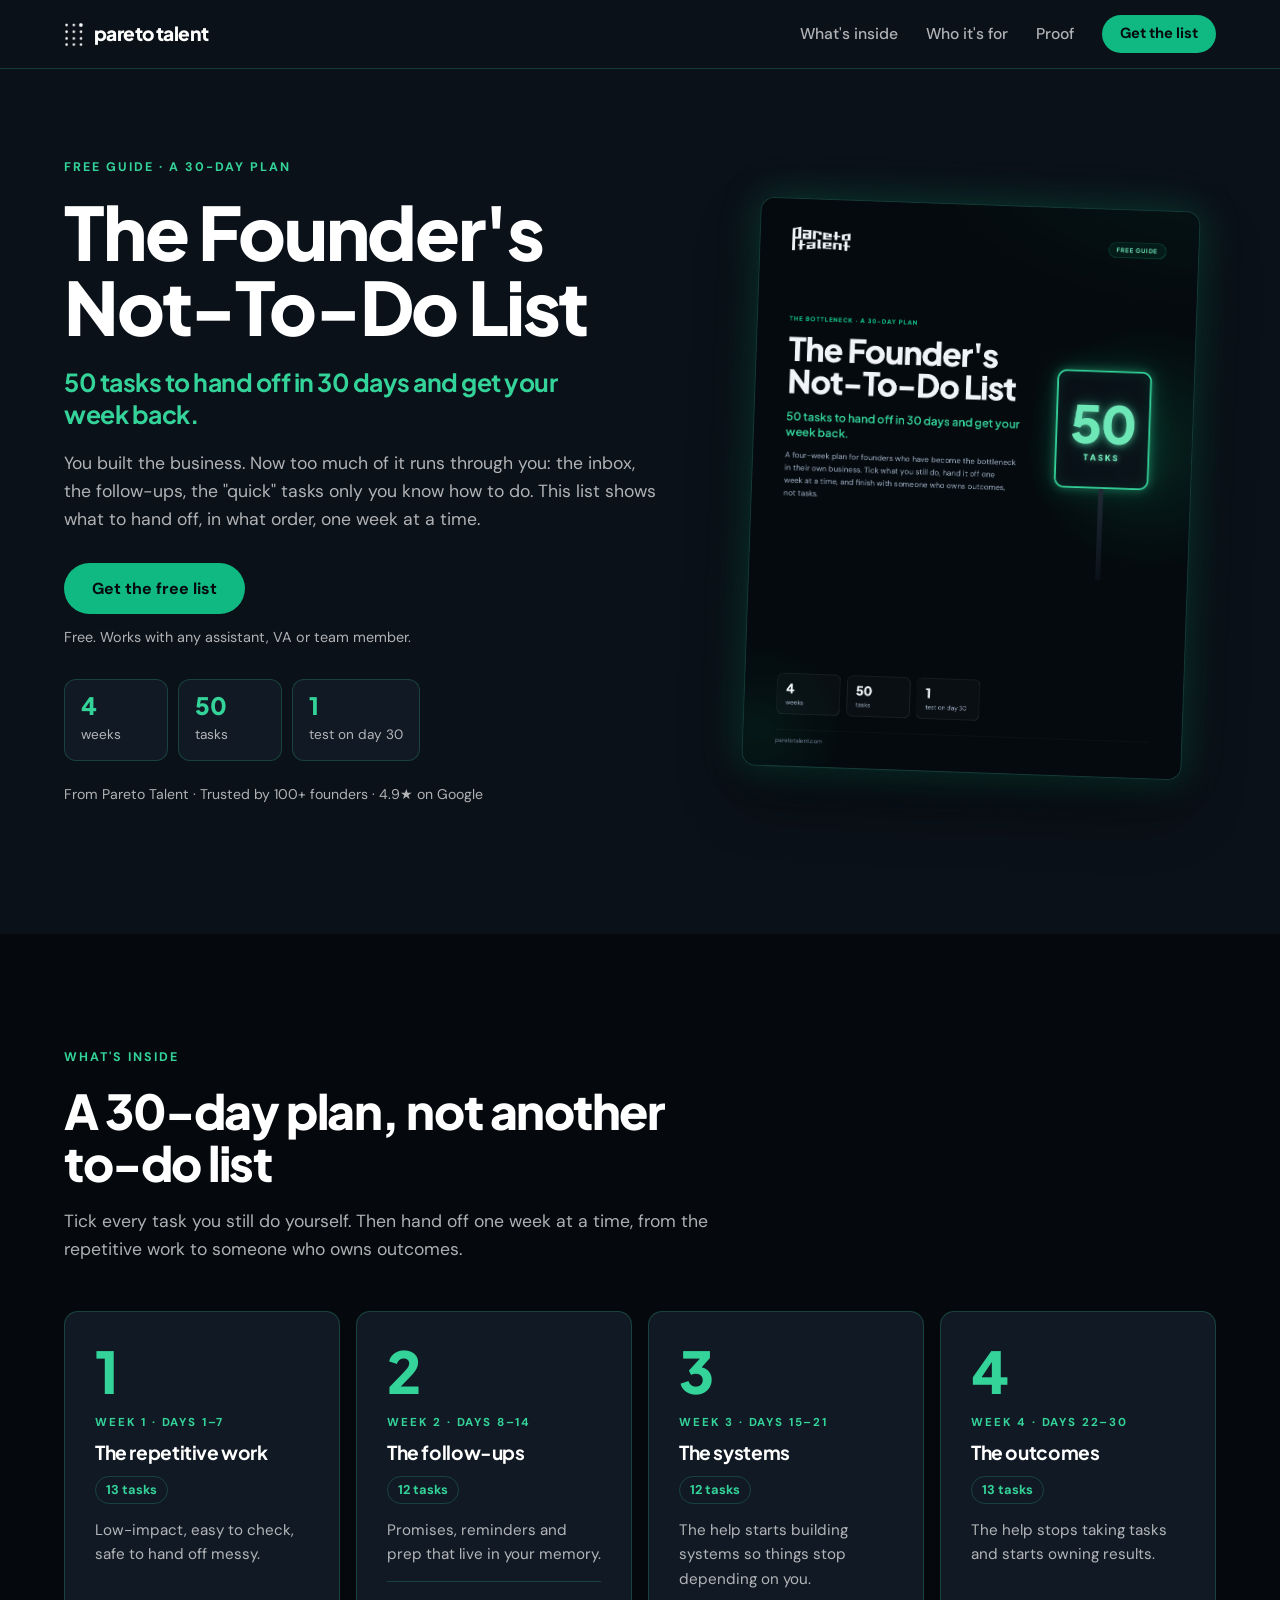
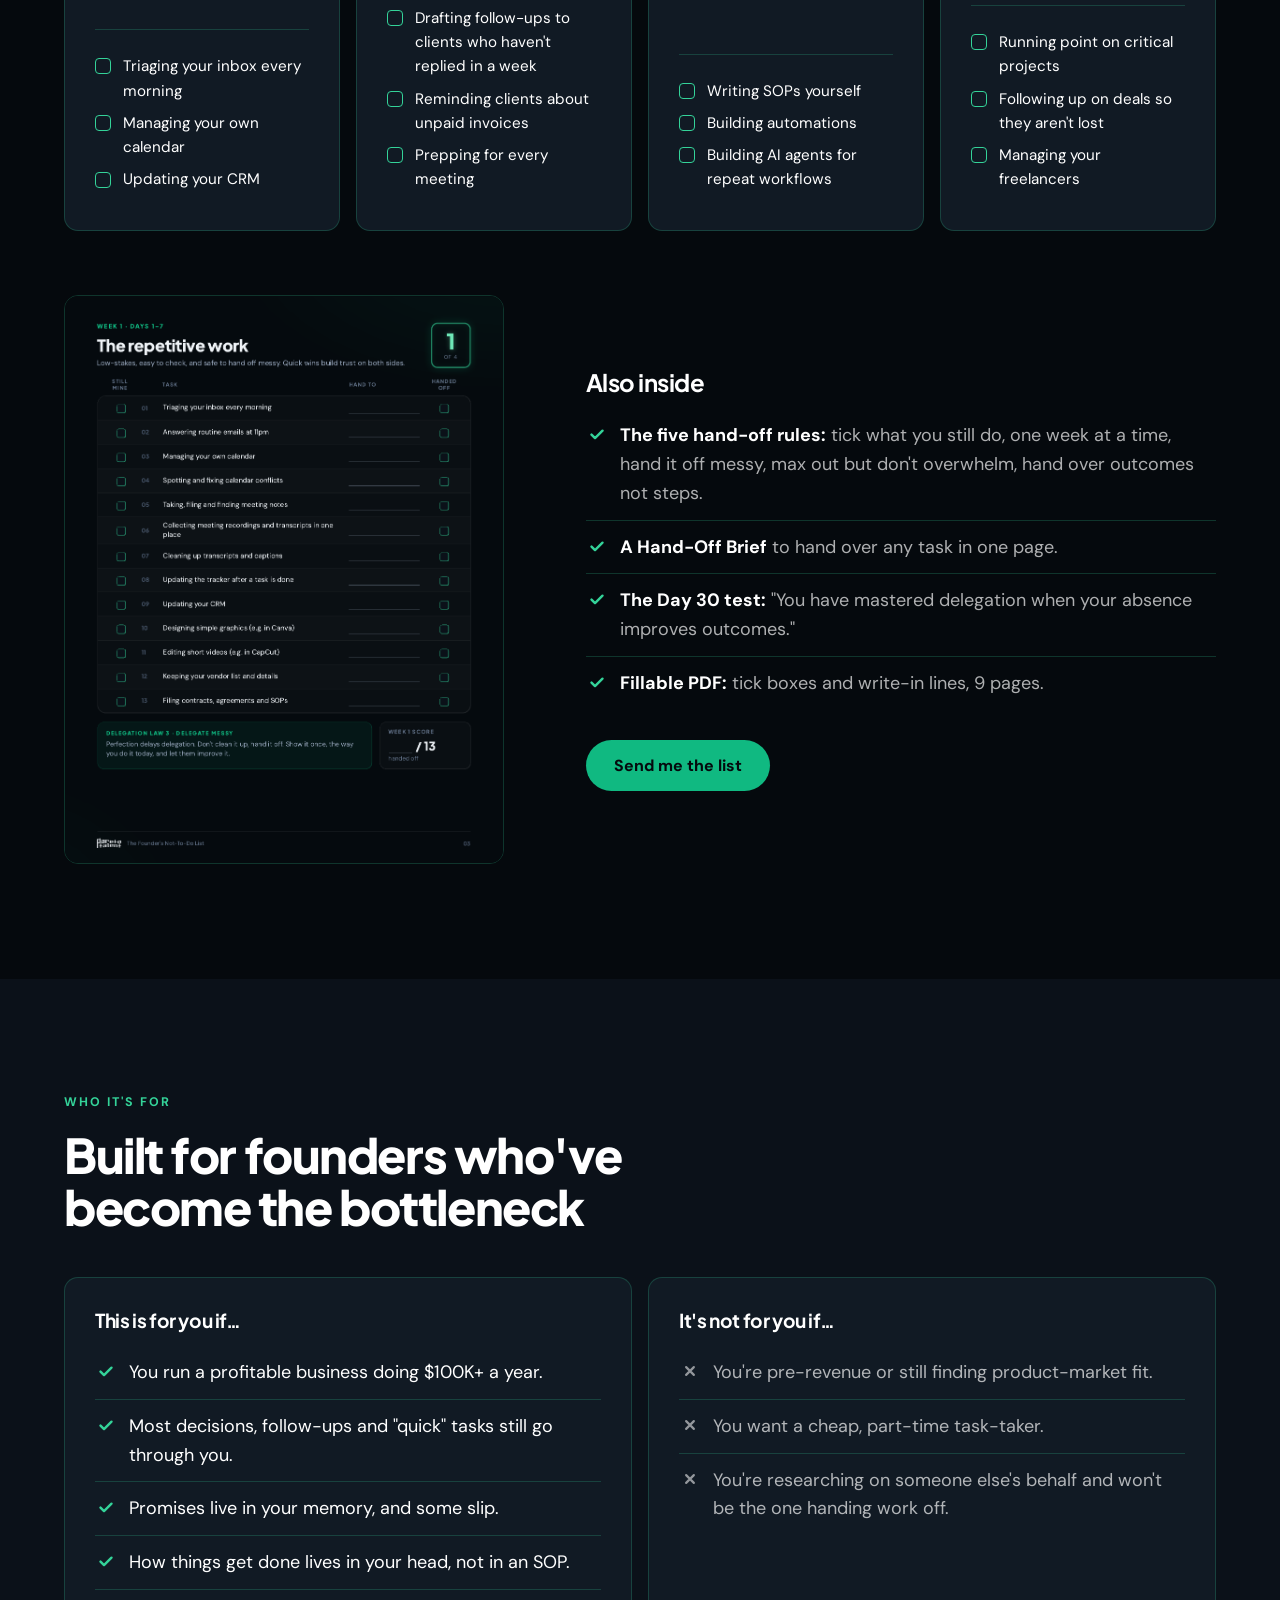
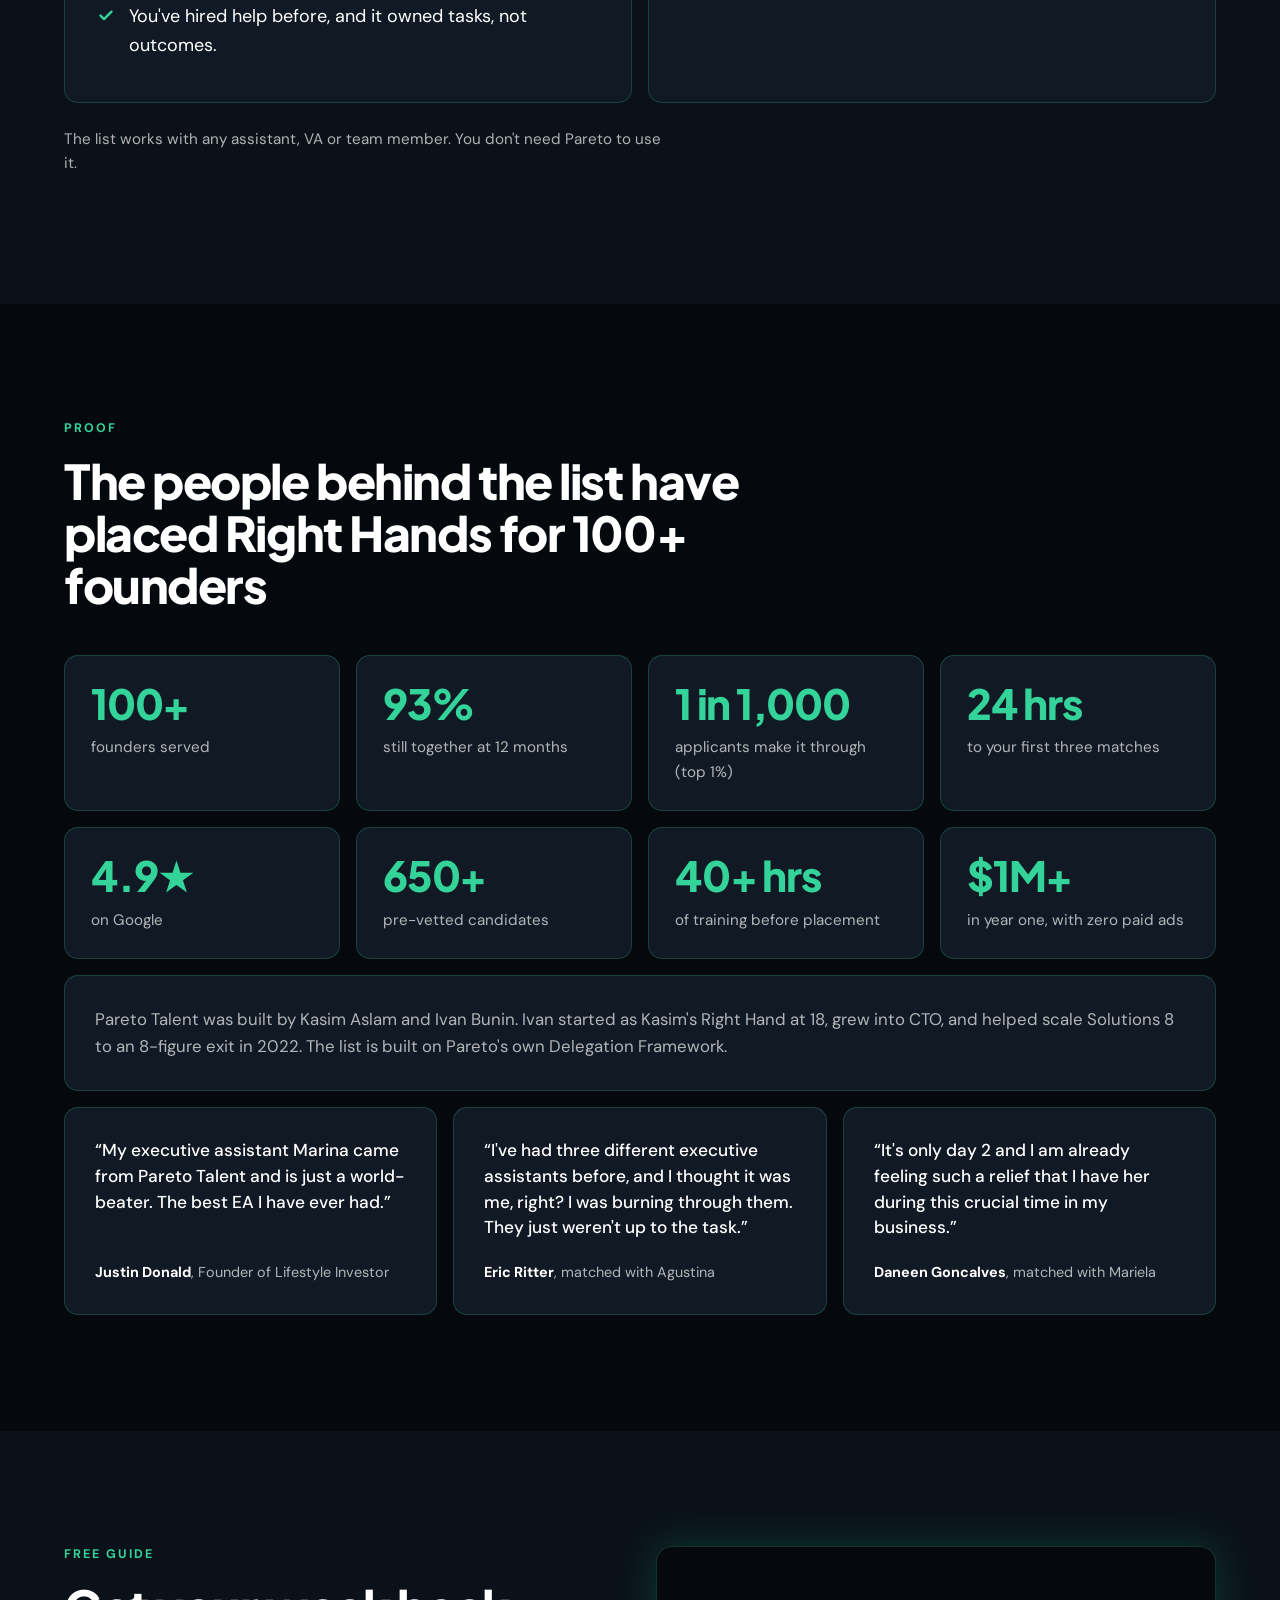
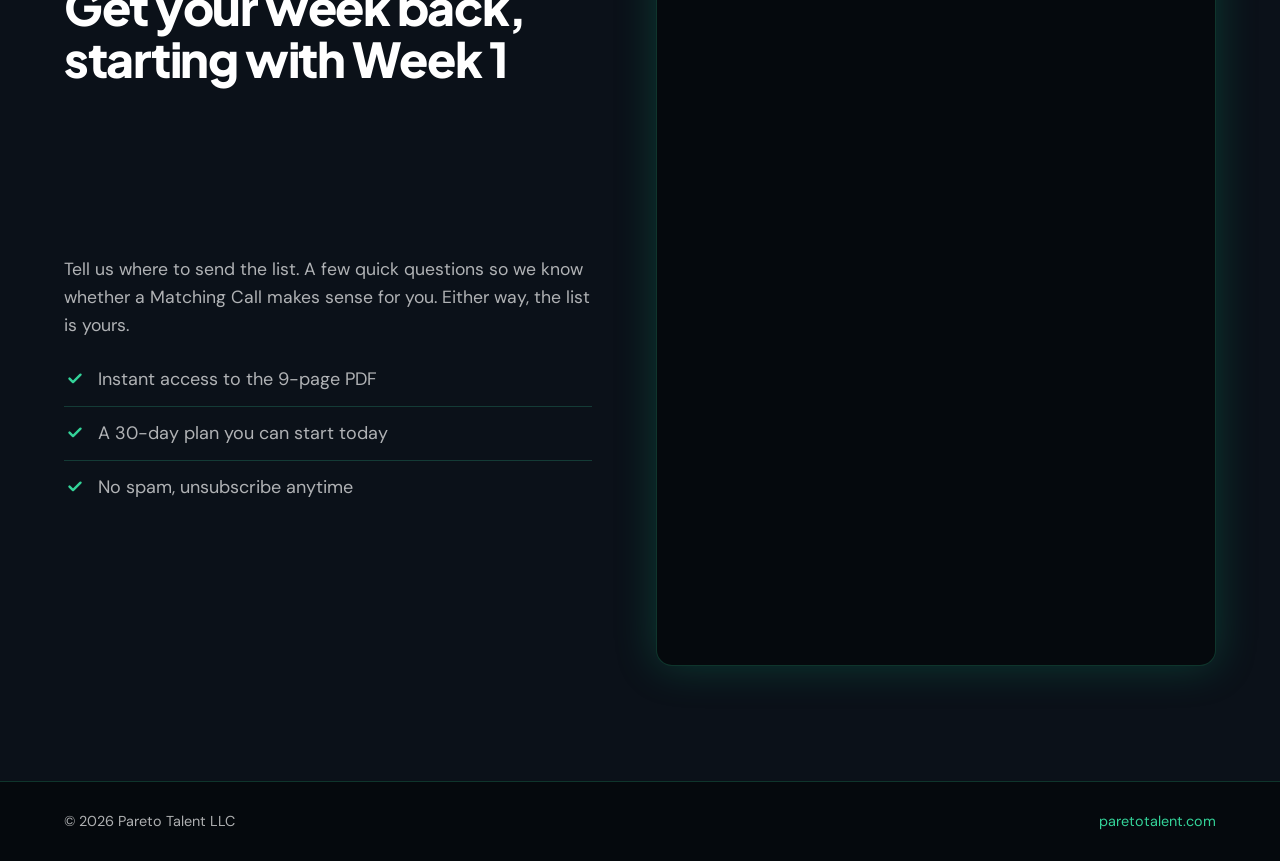
==== commit cce230ca: "Landing page: revisions" ====
--- a/index.html
+++ b/index.html
@@ -120,8 +120,8 @@
 <section id="get"><div class="wrap get">
 <div class="h rv"><p class="eyebrow">Free guide</p><h2>Get your week back, starting with Week 1</h2></div>
 <div class="formpanel">
-<div class="form-fb" hidden><p>The form didn't load. Your browser or an ad blocker may be blocking it.</p><a class="btn" href="https://api.leadconnectorhq.com/widget/form/TGYkhzpjc0vR83elIPbZ" target="_blank" rel="noopener">Open the form in a new tab</a></div>
-<iframe src="https://api.leadconnectorhq.com/widget/form/TGYkhzpjc0vR83elIPbZ" style="width:100%;height:980px;border:none" id="inline-TGYkhzpjc0vR83elIPbZ" data-layout="{'id':'INLINE'}" data-trigger-type="alwaysShow" data-trigger-value="" data-activation-type="alwaysActivated" data-activation-value="" data-deactivation-type="neverDeactivate" data-deactivation-value="" data-form-name="Jorge Garcia - KAsim Aslam Qualifier form " data-height="980" data-layout-iframe-id="inline-TGYkhzpjc0vR83elIPbZ" data-form-id="TGYkhzpjc0vR83elIPbZ" data-cookie-consent="true" data-cookie-consent-provider="auto" title="Get The Founder's Not-To-Do List form"></iframe>
+<div class="form-fb" hidden><p>The form didn't load. Your browser or an ad blocker may be blocking it.</p><a class="btn" href="https://api.leadconnectorhq.com/widget/form/4AVSDnVleyoS9zJp5oya" target="_blank" rel="noopener">Open the form in a new tab</a></div>
+<iframe src="https://api.leadconnectorhq.com/widget/form/4AVSDnVleyoS9zJp5oya" style="width:100%;height:702px;border:none;border-radius:8px" id="inline-4AVSDnVleyoS9zJp5oya" data-layout="{'id':'INLINE'}" data-trigger-type="alwaysShow" data-trigger-value="" data-activation-type="alwaysActivated" data-activation-value="" data-deactivation-type="neverDeactivate" data-deactivation-value="" data-form-name="FP | Jorge Garcia | Form" data-height="702" data-layout-iframe-id="inline-4AVSDnVleyoS9zJp5oya" data-form-id="4AVSDnVleyoS9zJp5oya" data-cookie-consent="true" data-cookie-consent-provider="auto" title="Get The Founder's Not-To-Do List form"></iframe>
 </div>
 <div class="body rv">
 <p class="intro">Tell us where to send the list. A few quick questions so we know whether a Matching Call makes sense for you. Either way, the list is yours.</p>
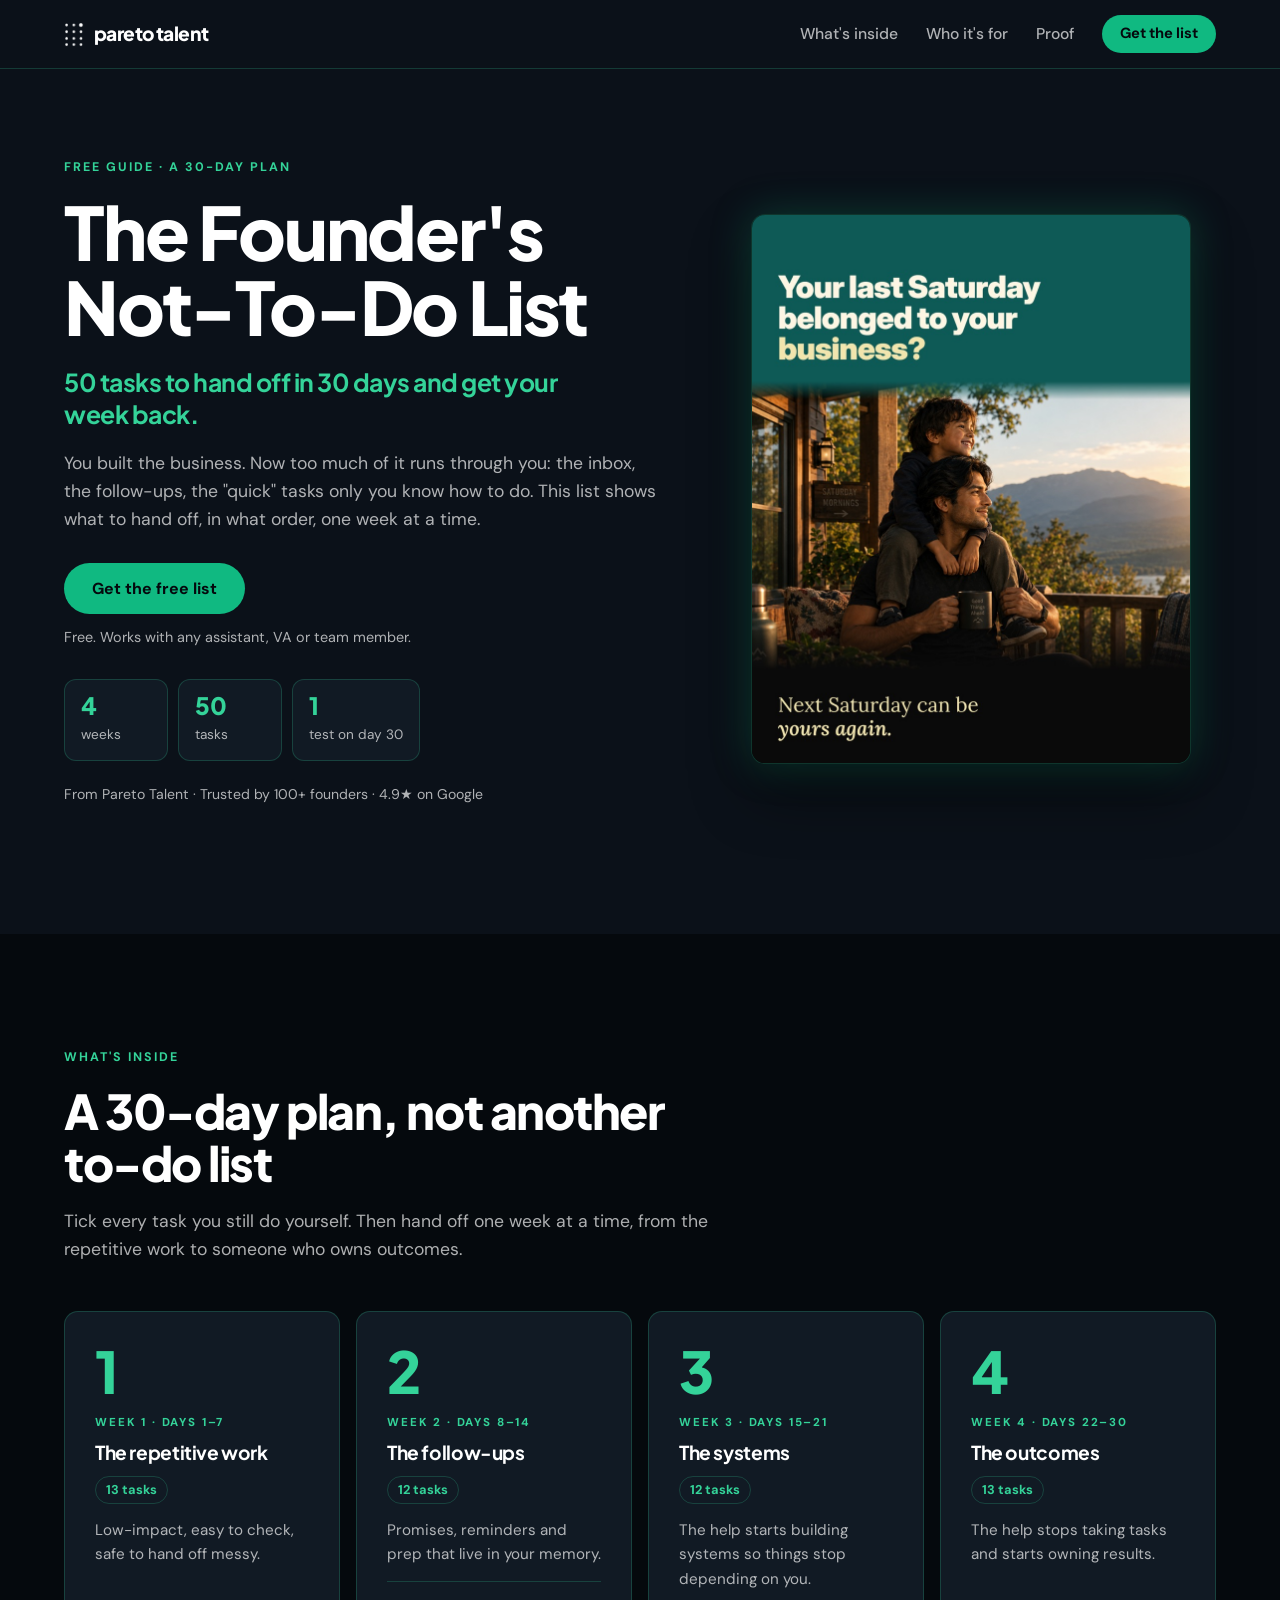
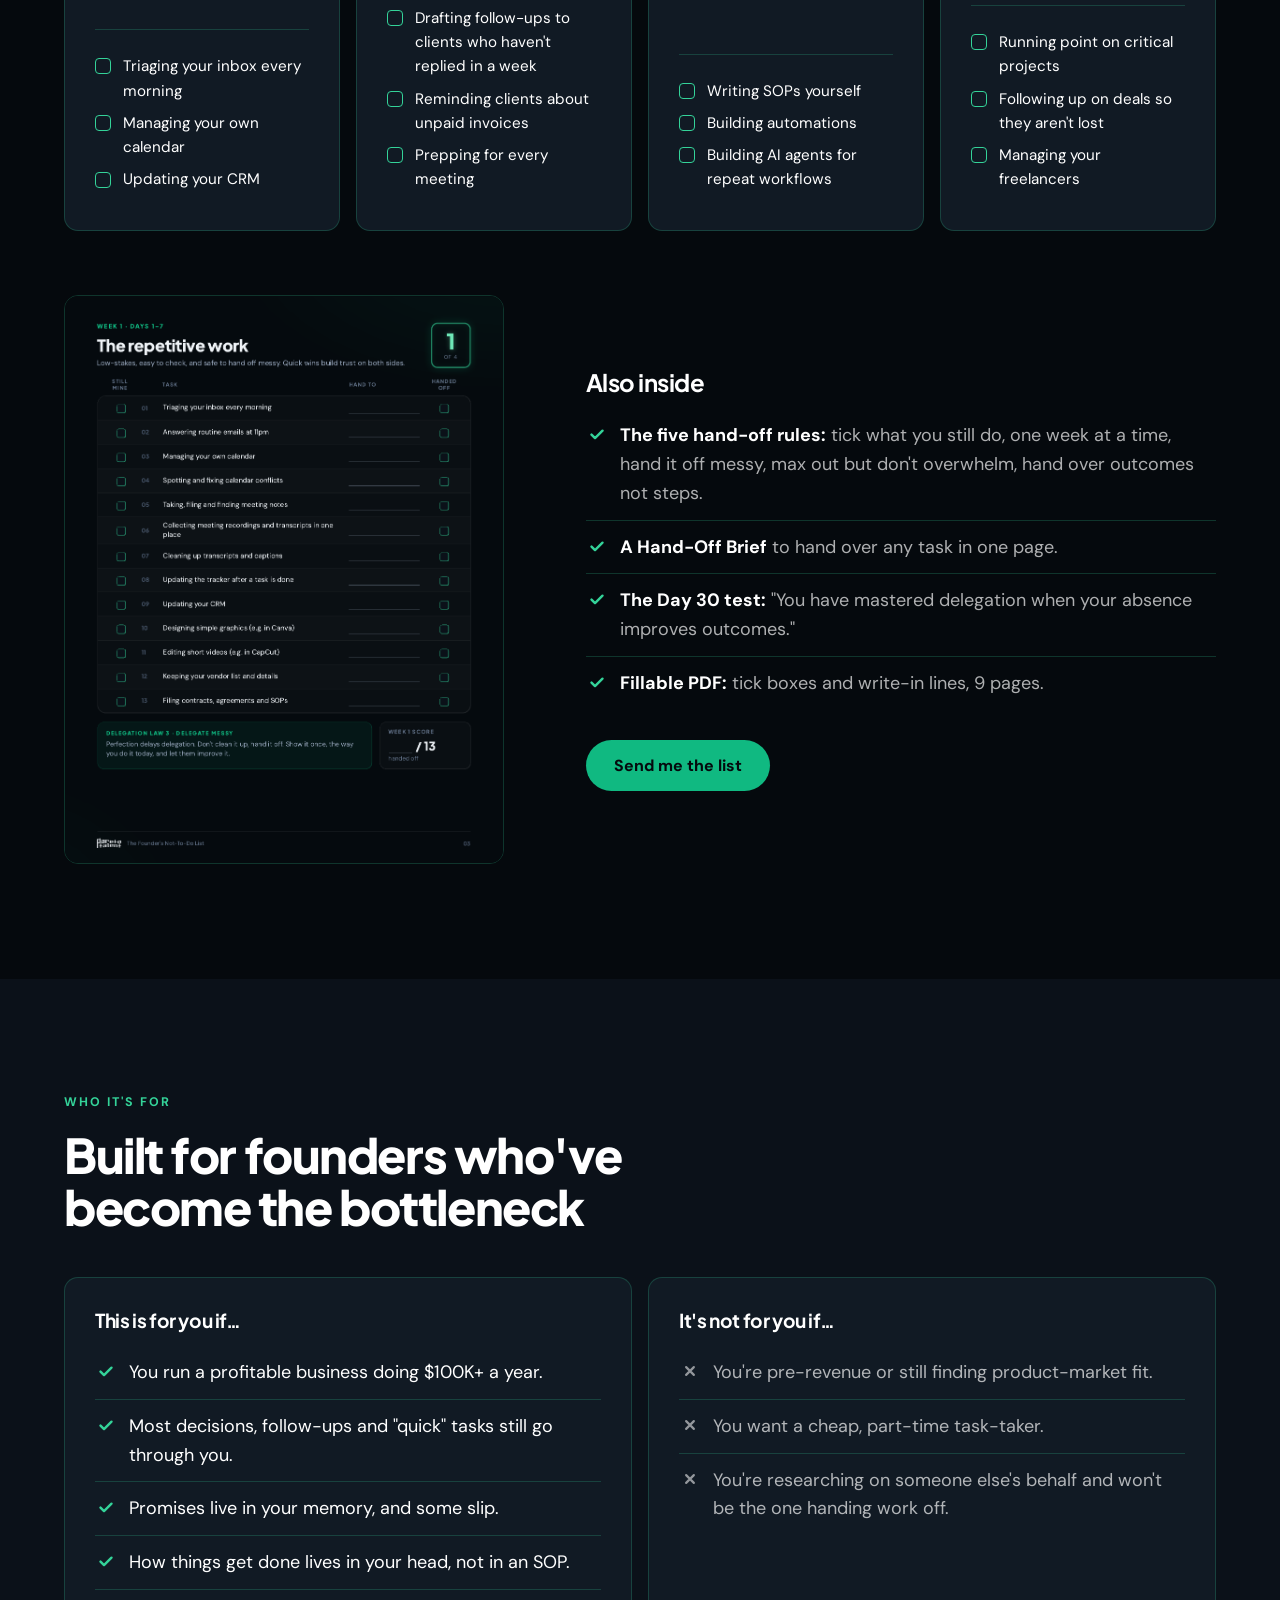
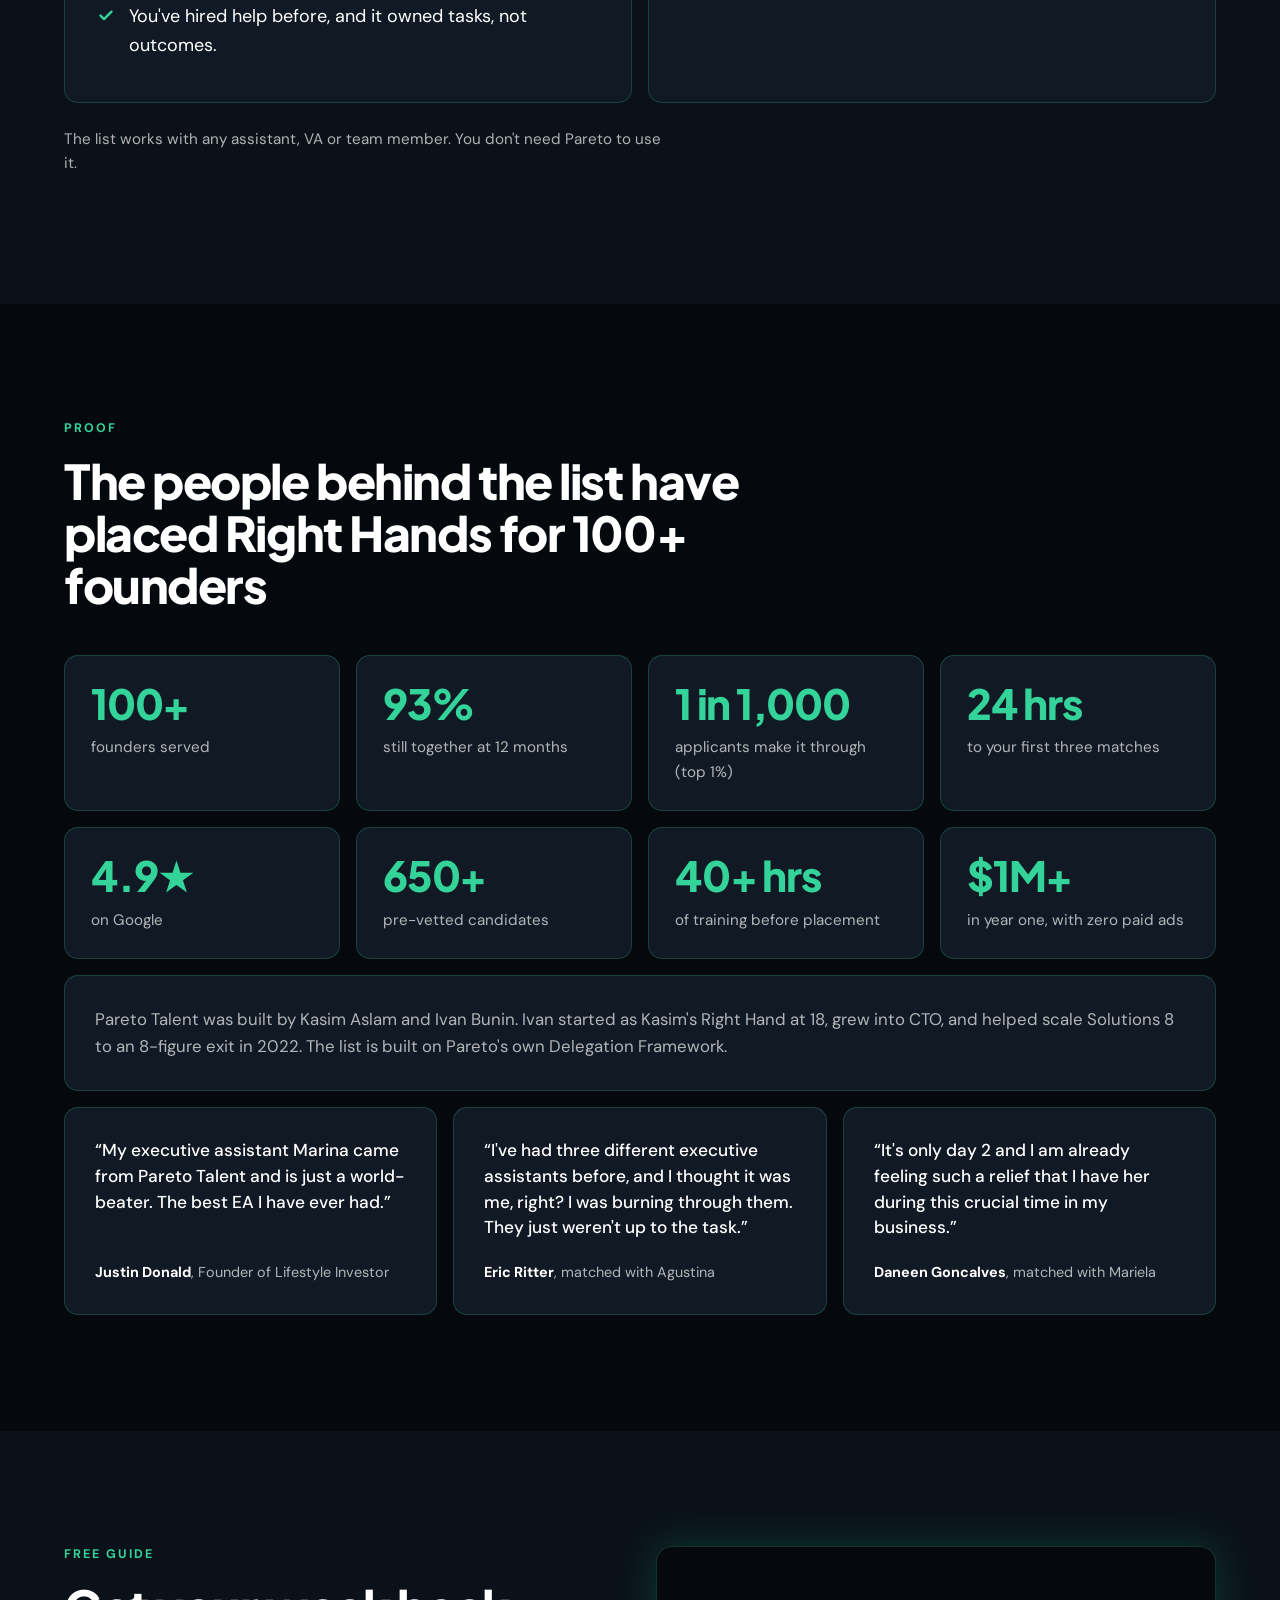
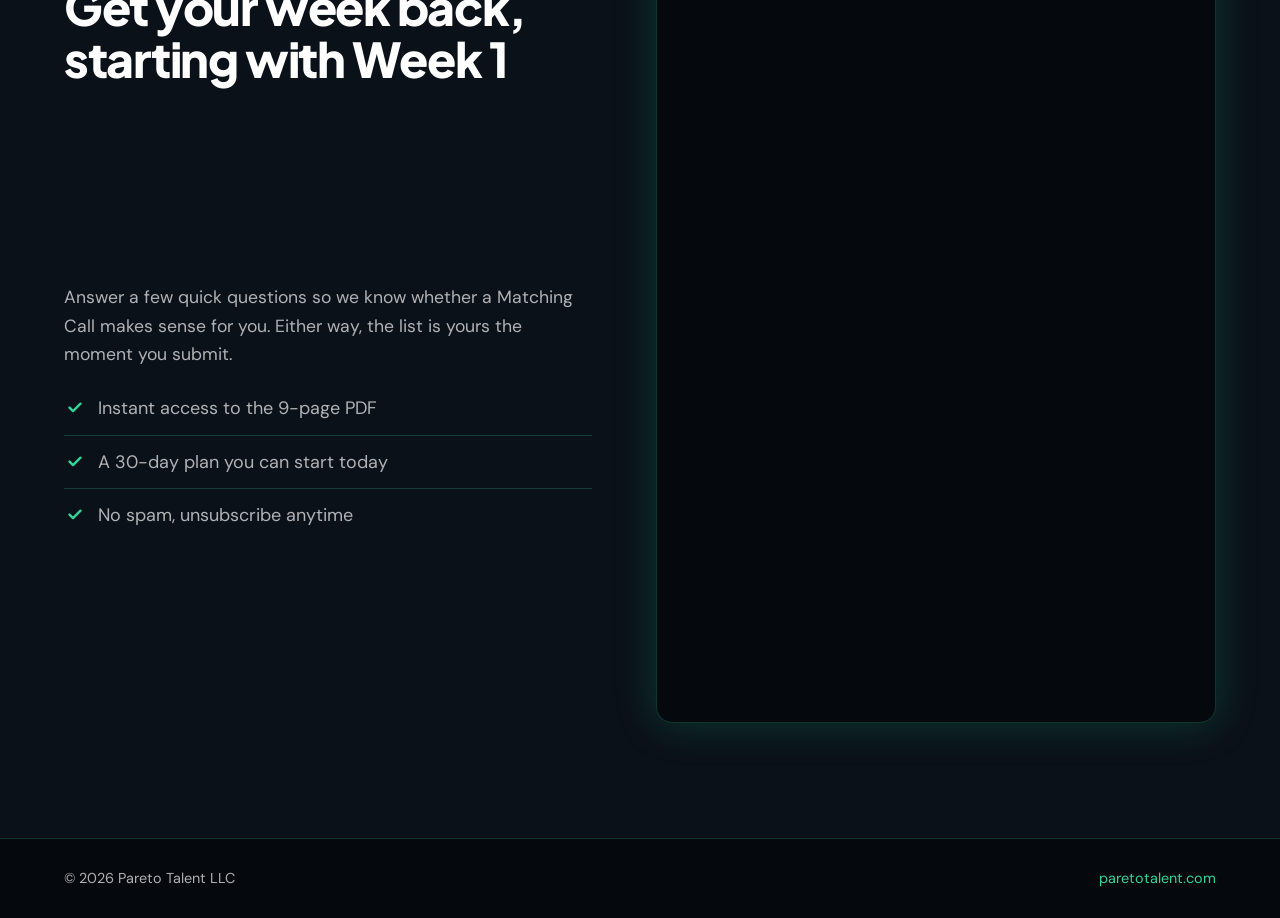
==== commit 1e27b89e: "Landing page v6: new form, pop-up, auto carousel, compact booking page - Switch to GoHighLevel form " ====
--- a/index.html
+++ b/index.html
@@ -19,12 +19,12 @@
 <link rel="preconnect" href="https://fonts.googleapis.com">
 <link rel="preconnect" href="https://fonts.gstatic.com" crossorigin>
 <link rel="stylesheet" href="https://fonts.googleapis.com/css2?family=DM+Sans:wght@400;500;700&family=Plus+Jakarta+Sans:wght@700;800&display=swap">
-<link rel="stylesheet" href="css/styles.css?v=3">
+<link rel="stylesheet" href="css/styles.css?v=6">
 </head>
 <body>
 <header><div class="wrap">
 <a class="brand" href="#hero"><span class="mk" aria-hidden="true"></span>pareto talent</a>
-<nav aria-label="Main"><a class="n" href="#inside">What's inside</a><a class="n" href="#for">Who it's for</a><a class="n" href="#proof">Proof</a><a class="btn sm" href="#get">Get the list</a></nav>
+<nav aria-label="Main"><a class="n" href="#inside">What's inside</a><a class="n" href="#for">Who it's for</a><a class="n" href="#proof">Proof</a><a class="btn sm" href="#get" data-form>Get the list</a></nav>
 </div></header>
 
 <main>
@@ -34,7 +34,7 @@
 <h1>The Founder's Not-To-Do List</h1>
 <p class="sub">50 tasks to hand off in 30 days and get your week back.</p>
 <p class="intro">You built the business. Now too much of it runs through you: the inbox, the follow-ups, the "quick" tasks only you know how to do. This list shows what to hand off, in what order, one week at a time.</p>
-<div class="cta"><a class="btn" href="#get">Get the free list</a><p class="micro">Free. Works with any assistant, VA or team member.</p></div>
+<div class="cta"><a class="btn" href="#get" data-form>Get the free list</a><p class="micro">Free. Works with any assistant, VA or team member.</p></div>
 <div class="chips">
 <div class="chip"><b>4</b><span>weeks</span></div>
 <div class="chip"><b>50</b><span>tasks</span></div>
@@ -42,7 +42,17 @@
 </div>
 <p class="trust">From Pareto Talent · Trusted by 100+ founders · 4.9★ on Google</p>
 </div>
-<div class="mock rv" style="--d:.15s"><img src="assets/lead-magnet/cover.png" width="935" height="1210" alt="Cover of The Founder's Not-To-Do List" fetchpriority="high"></div>
+<div class="mock rv" style="--d:.15s">
+<div class="car" role="region" aria-roledescription="carousel" aria-label="Why founders hand off work">
+<!-- Carousel slides: one <figure> per image, in display order. Images live in assets/lead-magnet/carousel/ (JPEG, 880px wide). Auto-advances every 5s. -->
+<figure class="car-slide on"><img src="assets/lead-magnet/carousel/01.jpg" width="880" height="1100" alt="Your last Saturday belonged to your business? Next Saturday can be yours again." fetchpriority="high"></figure>
+<figure class="car-slide"><img src="assets/lead-magnet/carousel/02.jpg" width="880" height="1100" alt="Could you take two weeks off without your phone? The founders who can didn't work harder. They learned to delegate." loading="lazy"></figure>
+<figure class="car-slide"><img src="assets/lead-magnet/carousel/03.jpg" width="880" height="1100" alt="When did you last work on the business instead of chasing something that slipped? Hand off the fires. Keep the vision." loading="lazy"></figure>
+<figure class="car-slide"><img src="assets/lead-magnet/carousel/04.jpg" width="880" height="1100" alt="Your business has a team. Your calendar doesn't. Give your week the leverage you give your companies." loading="lazy"></figure>
+<figure class="car-slide"><img src="assets/lead-magnet/carousel/05.jpg" width="880" height="1100" alt="You didn't become an expert to answer emails at 11pm. Keep your genius. Hand off the rest." loading="lazy"></figure>
+<figure class="car-slide"><img src="assets/lead-magnet/carousel/06.jpg" width="880" height="1139" alt="Cover of The Founder's Not-To-Do List" loading="lazy"></figure>
+</div>
+</div>
 </div></section>
 
 <section id="inside" class="deep"><div class="wrap">
@@ -69,7 +79,7 @@
 <li><strong>The Day 30 test:</strong> "You have mastered delegation when your absence improves outcomes."</li>
 <li><strong>Fillable PDF:</strong> tick boxes and write-in lines, 9 pages.</li>
 </ul>
-<div class="cta"><a class="btn" href="#get">Send me the list</a></div>
+<div class="cta"><a class="btn" href="#get" data-form>Send me the list</a></div>
 </div>
 </div>
 </div></section>
@@ -121,10 +131,10 @@
 <div class="h rv"><p class="eyebrow">Free guide</p><h2>Get your week back, starting with Week 1</h2></div>
 <div class="formpanel">
 <div class="form-fb" hidden><p>The form didn't load. Your browser or an ad blocker may be blocking it.</p><a class="btn" href="https://api.leadconnectorhq.com/widget/form/4AVSDnVleyoS9zJp5oya" target="_blank" rel="noopener">Open the form in a new tab</a></div>
-<iframe src="https://api.leadconnectorhq.com/widget/form/4AVSDnVleyoS9zJp5oya" style="width:100%;height:702px;border:none;border-radius:8px" id="inline-4AVSDnVleyoS9zJp5oya" data-layout="{'id':'INLINE'}" data-trigger-type="alwaysShow" data-trigger-value="" data-activation-type="alwaysActivated" data-activation-value="" data-deactivation-type="neverDeactivate" data-deactivation-value="" data-form-name="FP | Jorge Garcia | Form" data-height="702" data-layout-iframe-id="inline-4AVSDnVleyoS9zJp5oya" data-form-id="4AVSDnVleyoS9zJp5oya" data-cookie-consent="true" data-cookie-consent-provider="auto" title="Get The Founder's Not-To-Do List form"></iframe>
+<iframe src="https://api.leadconnectorhq.com/widget/form/4AVSDnVleyoS9zJp5oya" style="width:100%;height:759px;border:none;border-radius:8px" id="inline-4AVSDnVleyoS9zJp5oya" data-layout="{'id':'INLINE'}" data-trigger-type="alwaysShow" data-trigger-value="" data-activation-type="alwaysActivated" data-activation-value="" data-deactivation-type="neverDeactivate" data-deactivation-value="" data-form-name="FP | Jorge Garcia | Form" data-height="759" data-layout-iframe-id="inline-4AVSDnVleyoS9zJp5oya" data-form-id="4AVSDnVleyoS9zJp5oya" data-cookie-consent="true" data-cookie-consent-provider="auto" title="Get The Founder's Not-To-Do List form"></iframe>
 </div>
 <div class="body rv">
-<p class="intro">Tell us where to send the list. A few quick questions so we know whether a Matching Call makes sense for you. Either way, the list is yours.</p>
+<p class="intro">Answer a few quick questions so we know whether a Matching Call makes sense for you. Either way, the list is yours the moment you submit.</p>
 <ul class="ticks">
 <li>Instant access to the 9-page PDF</li>
 <li>A 30-day plan you can start today</li>
@@ -136,7 +146,19 @@
 
 <footer class="site-ft"><div class="wrap"><span>© 2026 Pareto Talent LLC</span><a href="https://paretotalent.com" target="_blank" rel="noopener">paretotalent.com</a></div></footer>
 
+<dialog class="modal" id="form-modal" aria-labelledby="form-modal-h">
+<div class="modal-in">
+<button class="modal-x" type="button" aria-label="Close" data-close>&times;</button>
+<p class="eyebrow">Free guide</p>
+<h2 id="form-modal-h">Get The Founder's Not-To-Do List</h2>
+<div class="formpanel">
+<div class="form-fb" hidden><p>The form didn't load. Your browser or an ad blocker may be blocking it.</p><a class="btn" href="https://api.leadconnectorhq.com/widget/form/4AVSDnVleyoS9zJp5oya" target="_blank" rel="noopener">Open the form in a new tab</a></div>
+<iframe src="https://api.leadconnectorhq.com/widget/form/4AVSDnVleyoS9zJp5oya" style="width:100%;height:759px;border:none;border-radius:8px" id="popup-4AVSDnVleyoS9zJp5oya" data-layout="{'id':'INLINE'}" data-trigger-type="alwaysShow" data-trigger-value="" data-activation-type="alwaysActivated" data-activation-value="" data-deactivation-type="neverDeactivate" data-deactivation-value="" data-form-name="FP | Jorge Garcia | Form" data-height="759" data-layout-iframe-id="popup-4AVSDnVleyoS9zJp5oya" data-form-id="4AVSDnVleyoS9zJp5oya" data-cookie-consent="true" data-cookie-consent-provider="auto" title="Get The Founder's Not-To-Do List form (pop-up)"></iframe>
+</div>
+</div>
+</dialog>
+
 <script src="https://link.msgsndr.com/js/form_embed.js"></script>
-<script src="js/main.js?v=3"></script>
+<script src="js/main.js?v=6"></script>
 </body>
 </html>
--- a/css/styles.css
+++ b/css/styles.css
@@ -42,7 +42,7 @@
 .btn{display:inline-flex;align-items:center;justify-content:center;gap:8px;font:700 1rem/1.2 var(--body);padding:16px 28px;border-radius:999px;border:0;background:var(--emerald);color:var(--ink);cursor:pointer;text-decoration:none;transition:background-color .2s,transform .2s}
 .btn:hover{background:var(--mint-hover);transform:translateY(-1px)}
 .btn.sm{padding:10px 18px;font-size:.92rem}
-.btn:focus-visible,a:focus-visible{outline:3px solid var(--mint);outline-offset:3px}
+.btn:focus-visible,a:focus-visible,button:focus-visible{outline:3px solid var(--mint);outline-offset:3px}
 .cta{margin-top:30px}
 
 /* cards */
@@ -53,13 +53,30 @@
 .hero{display:grid;grid-template-columns:1.1fr .9fr;gap:64px;align-items:center}
 #hero{padding-top:clamp(48px,7vw,96px)}
 .mock{justify-self:center;width:100%;max-width:440px}
-.mock img{border-radius:var(--r);border:1px solid var(--line);box-shadow:var(--glow),0 30px 60px rgba(0,0,0,.45);transform:rotate(2deg)}
 @media (max-width:900px){.hero{grid-template-columns:1fr;gap:48px}.mock{max-width:340px}}
 .chips{display:flex;flex-wrap:wrap;gap:10px;margin-top:30px}
 .chip{background:var(--surface);border:1px solid var(--line);border-radius:12px;padding:12px 16px;min-width:104px}
 .chip b{display:block;font:800 1.5rem/1.1 var(--head);color:var(--mint)}
 .chip span{font-size:.85rem}
 .trust{font-size:.88rem;margin-top:22px}
+
+/* carousel: stacked slides that cross-fade */
+.car{position:relative;aspect-ratio:4/5;overflow:hidden;border-radius:var(--r);border:1px solid var(--line);box-shadow:var(--glow),0 30px 60px rgba(0,0,0,.45);background:var(--bg-deep)}
+.car-slide{position:absolute;inset:0;margin:0;opacity:0;transition:opacity 1s ease}
+.car-slide.on{opacity:1}
+.car-slide img{width:100%;height:100%;object-fit:cover}
+
+/* pop-up form */
+.modal{border:1px solid var(--line);border-radius:16px;padding:0;width:min(620px,calc(100% - 24px));max-height:calc(100dvh - 24px);background:var(--bg-deep);color:var(--muted);box-shadow:var(--glow);overflow:auto}
+.modal:not([open]){display:block;visibility:hidden;position:fixed;top:0;left:-200vw;pointer-events:none}
+.modal::backdrop{background:rgba(5,9,13,.82)}
+.modal-in{position:relative;padding:26px 16px 16px}
+.modal .eyebrow{margin:0 0 8px 4px}
+.modal h2{font-size:clamp(1.35rem,3vw,1.7rem);margin:0 52px 18px 4px}
+.modal .formpanel{border:0;box-shadow:none;padding:0;background:none}
+.modal-x{position:absolute;top:14px;right:14px;width:40px;height:40px;border-radius:999px;border:1px solid var(--line);background:var(--surface);color:var(--fg);font:400 1.5rem/1 var(--body);cursor:pointer}
+.modal-x:hover{border-color:var(--mint);color:var(--mint)}
+html.modal-open{overflow:hidden}
 
 /* what's inside */
 .weeks{display:grid;grid-template-columns:repeat(4,1fr);gap:16px;margin-top:48px}
@@ -126,11 +143,18 @@
 .two{display:grid;grid-template-columns:1.15fr .85fr;gap:56px;align-items:center}
 @media (max-width:900px){.two{grid-template-columns:1fr;gap:36px}}
 .deliver{display:flex;gap:20px;align-items:center}
-.deliver img{width:96px;border-radius:8px;border:1px solid var(--line);flex:none}
+.deliver img{width:80px;border-radius:8px;border:1px solid var(--line);flex:none}
 .deliver p{color:var(--fg);font-weight:500}
 @media (max-width:420px){.deliver{flex-direction:column;align-items:flex-start}}
-.h1-md{font-size:clamp(2.2rem,4.6vw,3.6rem);max-width:18ch}
-.offer{font-size:1.15rem;color:var(--fg)}
+.offer{font-size:1.05rem;color:var(--fg)}
+.book{display:grid;grid-template-columns:1.2fr .8fr;grid-template-areas:"head card" "offer card" "cal cal";column-gap:48px;align-items:start}
+.book .b-head{grid-area:head}.book .b-card{grid-area:card;align-self:center}.book .offer{grid-area:offer;margin:12px 0 0}.book .b-cal{grid-area:cal;margin-top:32px}
+.book h1{font-size:clamp(1.8rem,3.2vw,2.6rem);max-width:22ch}
+.book .eyebrow{margin-bottom:10px}
+.book .b-cal h2{font-size:clamp(1.4rem,2.4vw,1.9rem);margin-bottom:0;max-width:none}
+.book .cal{margin-top:16px}
+#book-top{padding:clamp(24px,4vw,44px) 0 clamp(56px,7vw,88px)}
+@media (max-width:860px){.book{grid-template-columns:1fr;grid-template-areas:"head" "card" "cal" "offer"}.book .b-card{margin-top:18px}.book .offer{margin-top:28px}.book .b-card .deliver img{display:none}}
 .cal{background:var(--surface);border:1px solid var(--line);border-radius:16px;padding:clamp(10px,2vw,24px);margin-top:32px}
 .cal-in{background:#fff;color:var(--ink);border-radius:12px;min-height:700px;overflow:hidden}
 .cal-ph{min-height:700px;display:grid;place-items:center;border:2px dashed rgba(5,9,13,.25);border-radius:12px;font-size:1rem;color:rgba(5,9,13,.6)}
@@ -154,4 +178,4 @@
 /* reveals */
 .js .rv{opacity:0;transform:translateY(24px);transition:opacity .8s cubic-bezier(.2,.7,.2,1) var(--d,0s),transform .8s cubic-bezier(.2,.7,.2,1) var(--d,0s)}
 .js .rv.in{opacity:1;transform:none}
-@media (prefers-reduced-motion:reduce){.js .rv{opacity:1;transform:none;transition:none}html{scroll-behavior:auto}.btn{transition:none}.btn:hover{transform:none}}
+@media (prefers-reduced-motion:reduce){.car-slide{transition:none}.js .rv{opacity:1;transform:none;transition:none}html{scroll-behavior:auto}.btn{transition:none}.btn:hover{transform:none}}
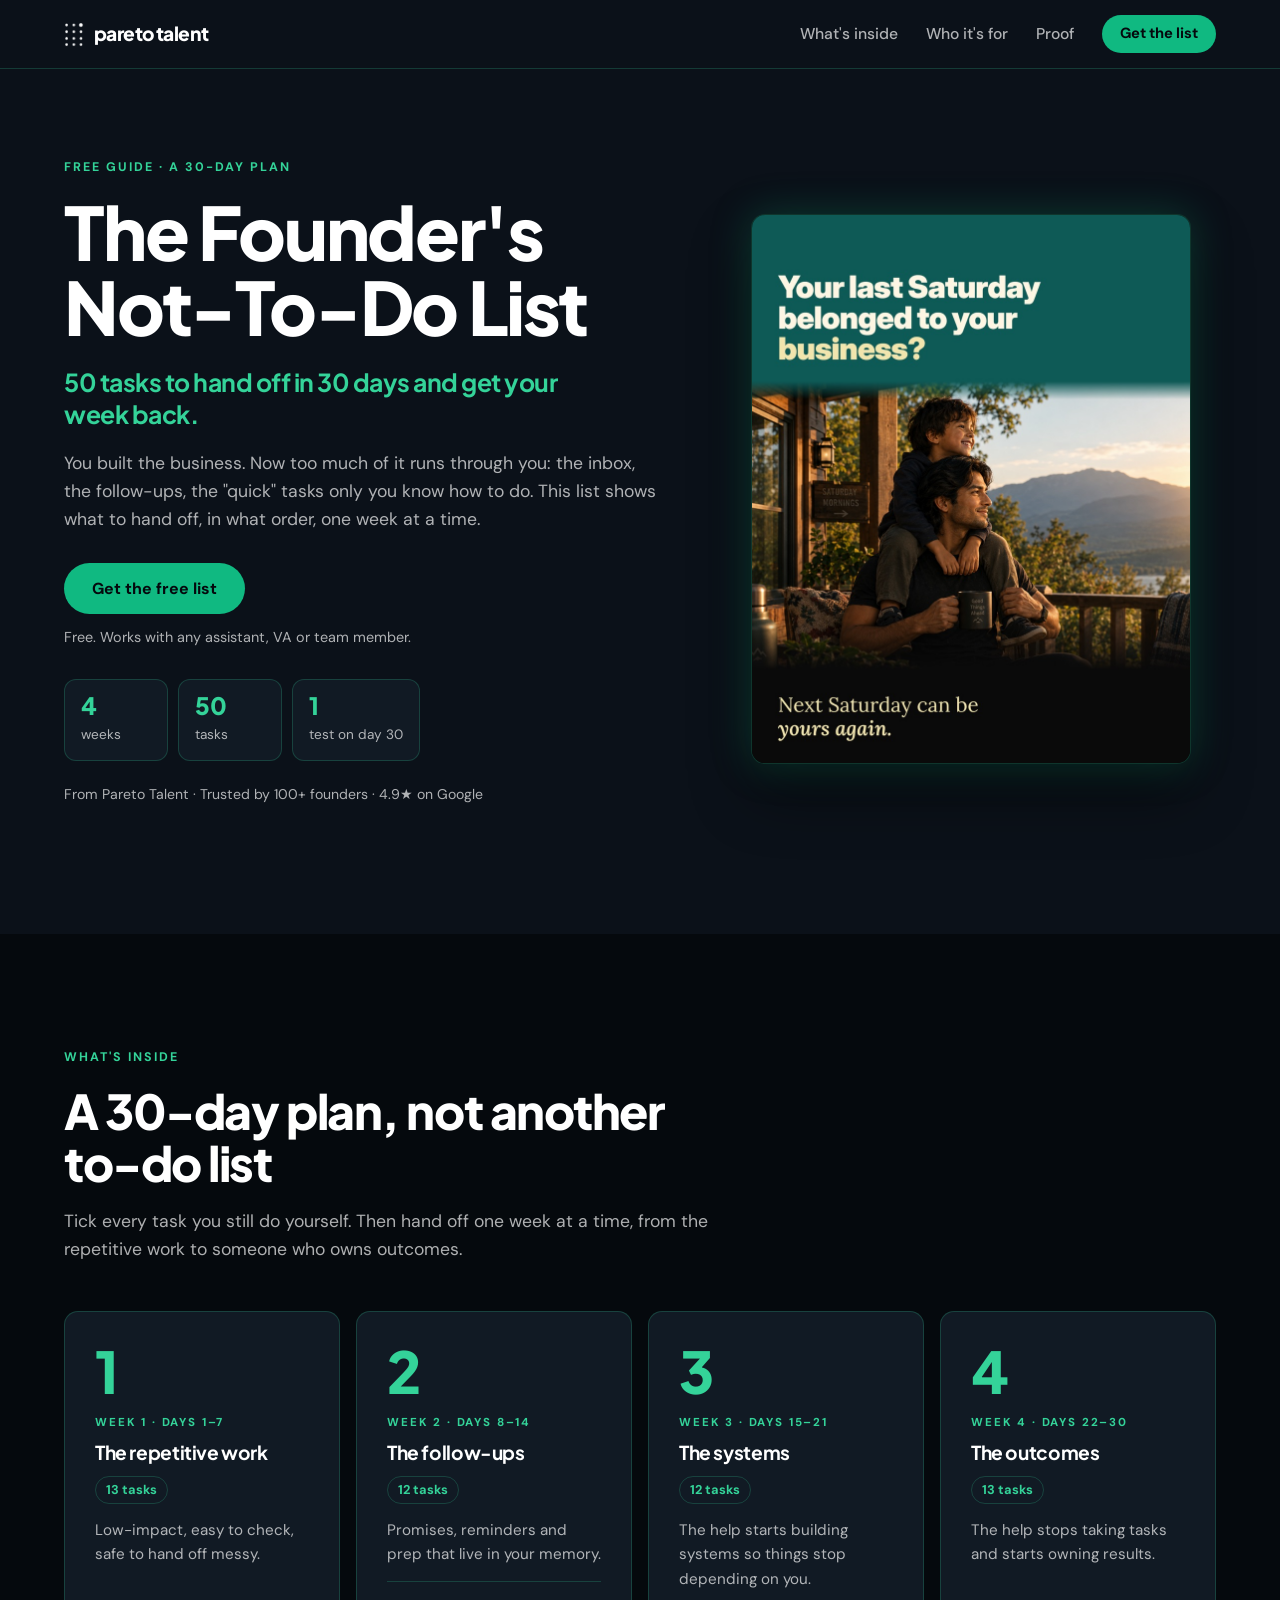
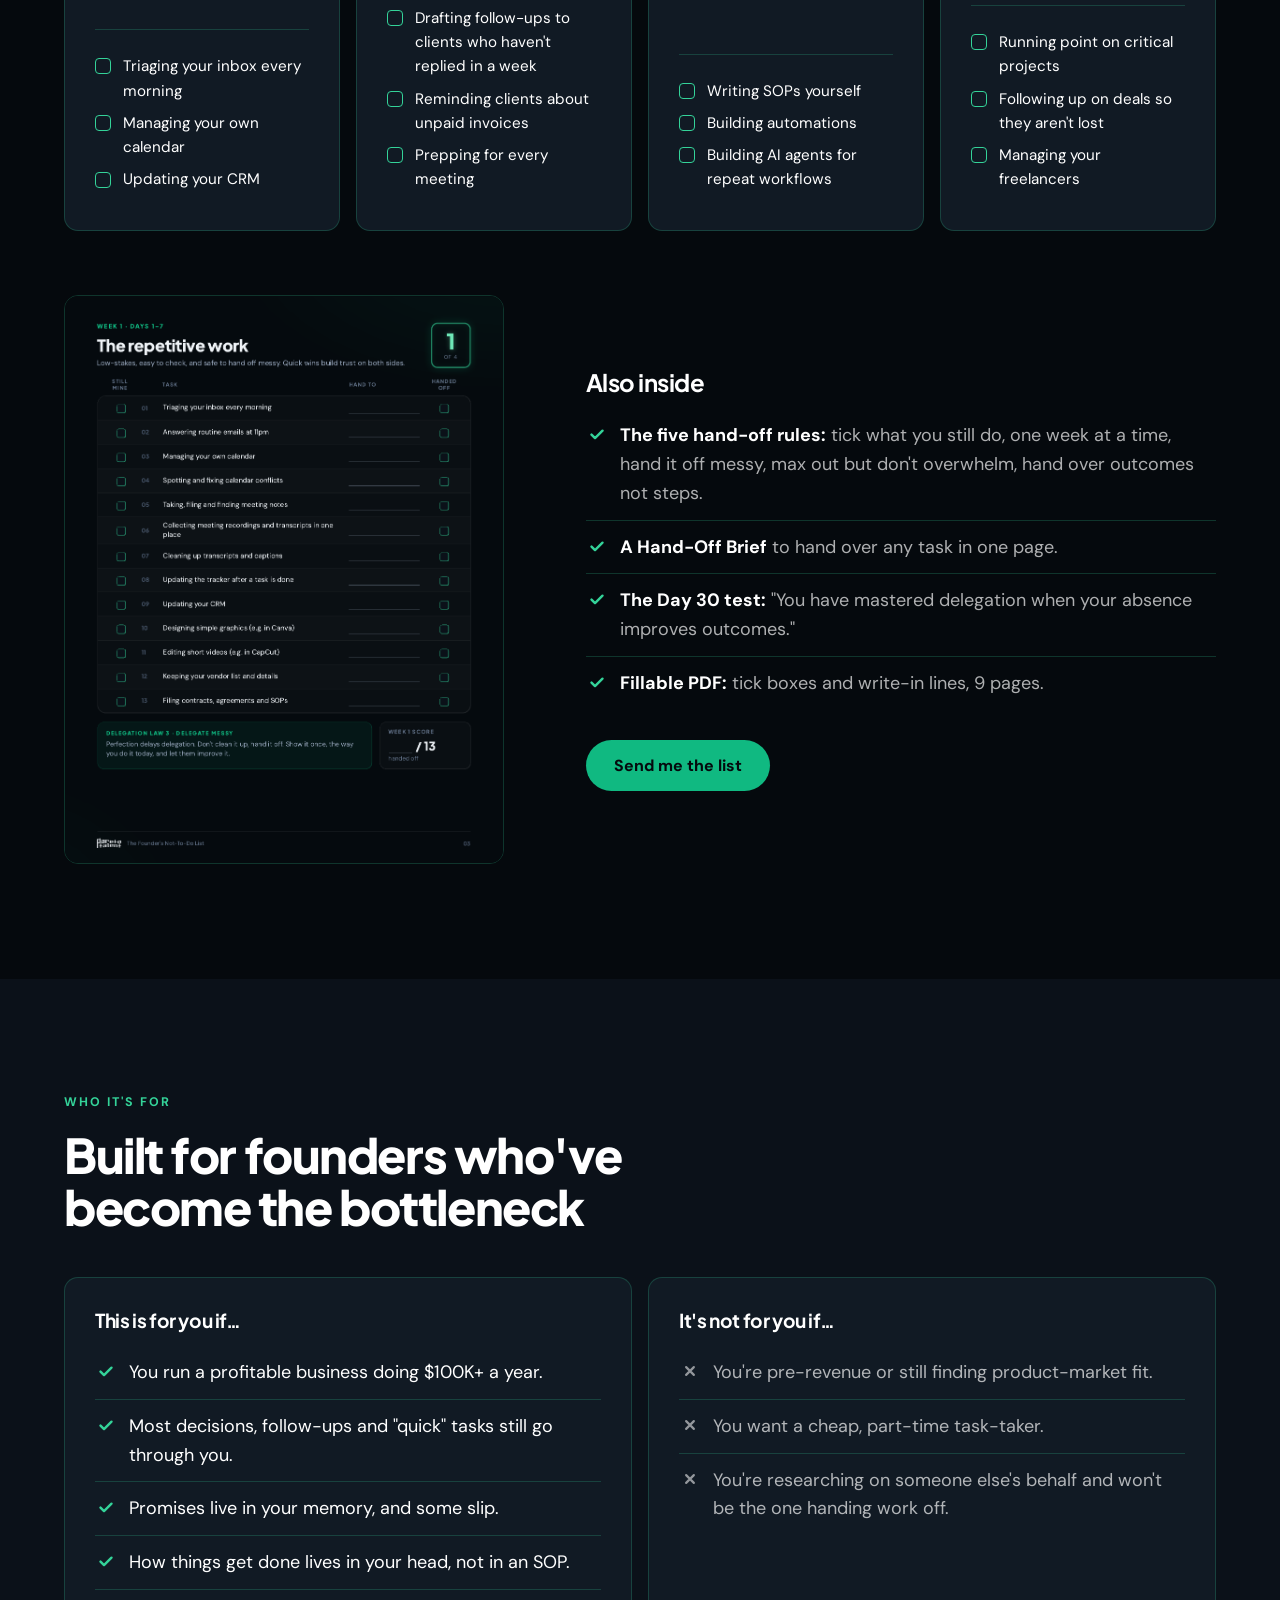
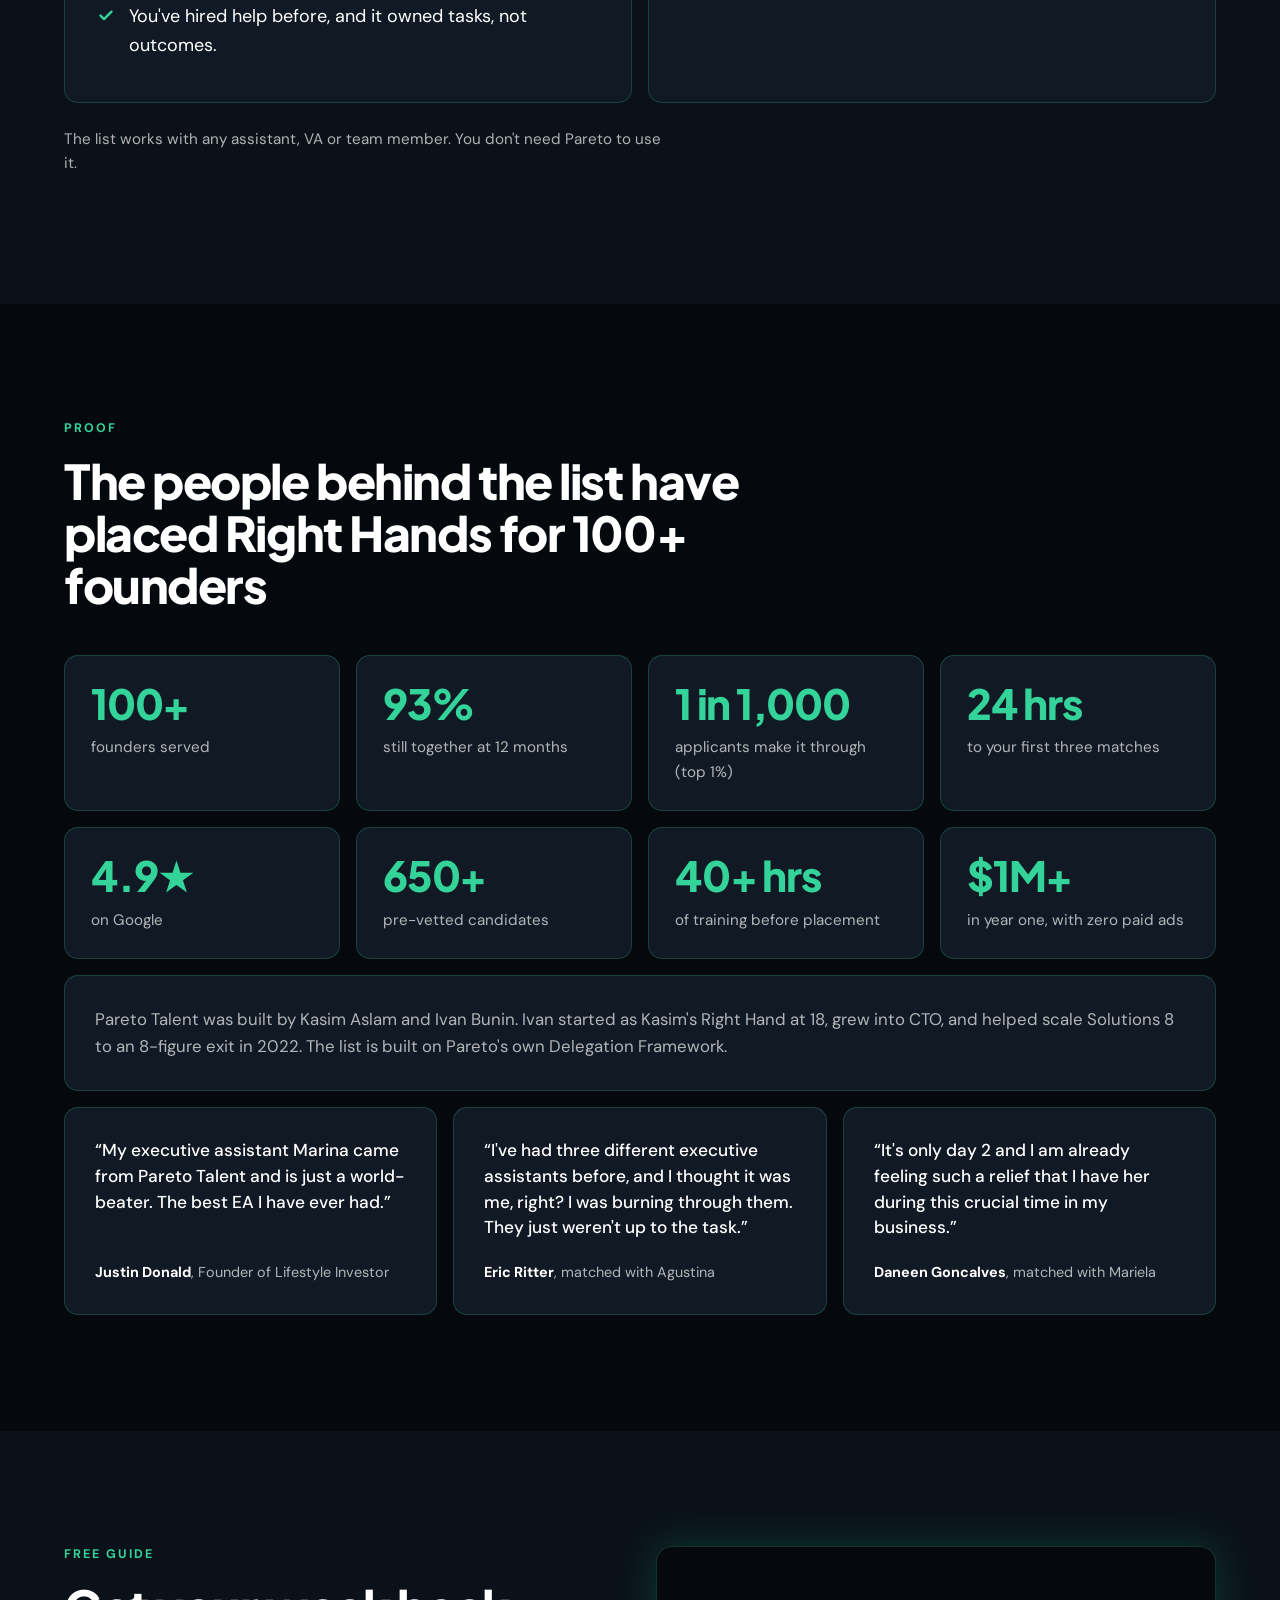
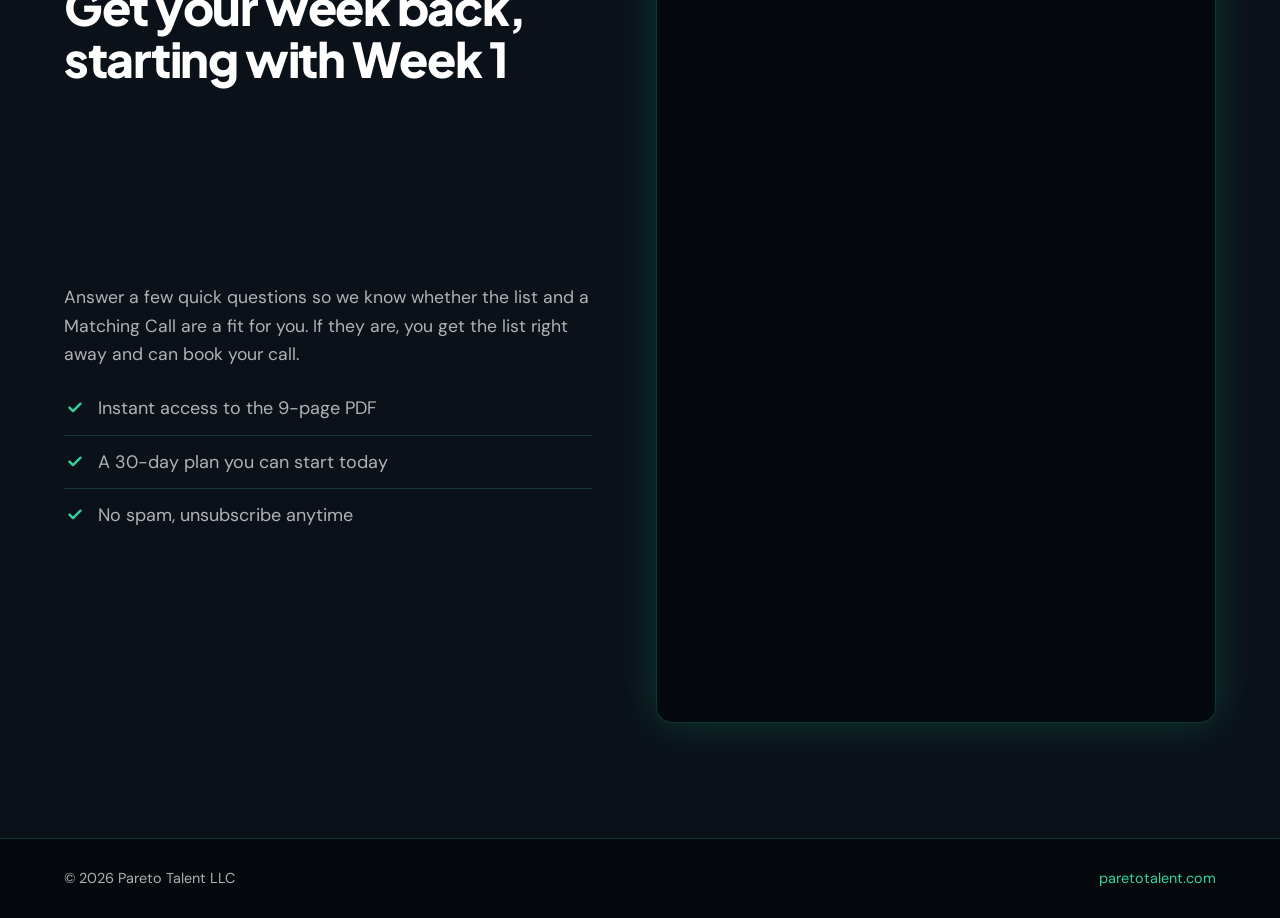
==== commit 5ef4abe6: "Landing page: calendar added" ====
--- a/index.html
+++ b/index.html
@@ -134,7 +134,7 @@
 <iframe src="https://api.leadconnectorhq.com/widget/form/4AVSDnVleyoS9zJp5oya" style="width:100%;height:759px;border:none;border-radius:8px" id="inline-4AVSDnVleyoS9zJp5oya" data-layout="{'id':'INLINE'}" data-trigger-type="alwaysShow" data-trigger-value="" data-activation-type="alwaysActivated" data-activation-value="" data-deactivation-type="neverDeactivate" data-deactivation-value="" data-form-name="FP | Jorge Garcia | Form" data-height="759" data-layout-iframe-id="inline-4AVSDnVleyoS9zJp5oya" data-form-id="4AVSDnVleyoS9zJp5oya" data-cookie-consent="true" data-cookie-consent-provider="auto" title="Get The Founder's Not-To-Do List form"></iframe>
 </div>
 <div class="body rv">
-<p class="intro">Answer a few quick questions so we know whether a Matching Call makes sense for you. Either way, the list is yours the moment you submit.</p>
+<p class="intro">Answer a few quick questions so we know whether the list and a Matching Call are a fit for you. If they are, you get the list right away and can book your call.</p>
 <ul class="ticks">
 <li>Instant access to the 9-page PDF</li>
 <li>A 30-day plan you can start today</li>
